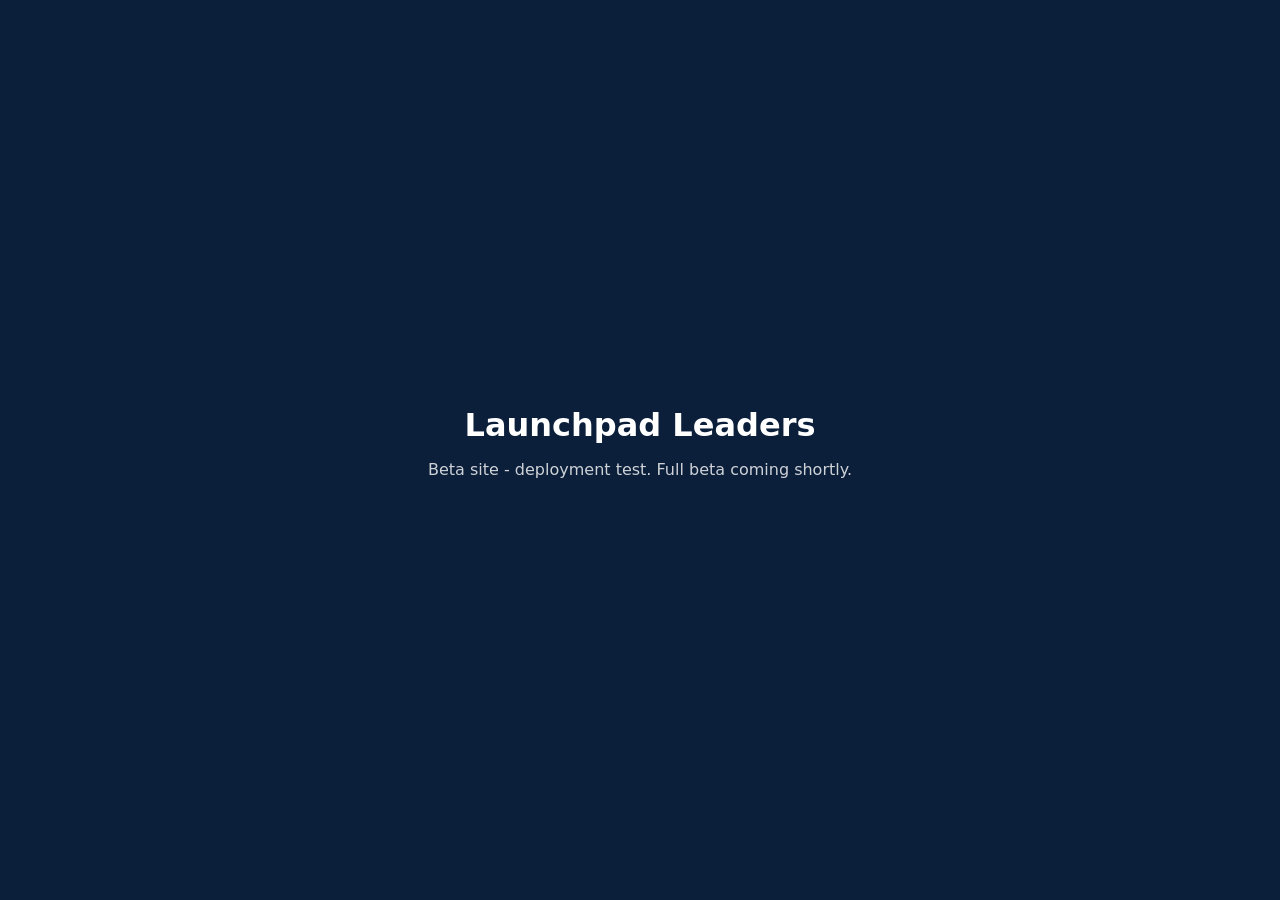
==== index.html @ 6ca1f02b "Add initial HTML structure for Launchpad Leaders" ====
<!doctype html>
<html lang="en">
<head>
<meta charset="utf-8">
<meta name="viewport" content="width=device-width, initial-scale=1">
<title>Launchpad Leaders - Beta</title>
<style>body{font-family:system-ui,sans-serif;display:grid;place-items:center;min-height:100vh;margin:0;background:#0b1f3a;color:#fff;text-align:center}h1{margin:0 0 .5rem}p{opacity:.8}</style>
</head>
<body>
<main>
<h1>Launchpad Leaders</h1>
<p>Beta site - deployment test. Full beta coming shortly.</p>
</main>
</body>
</html>
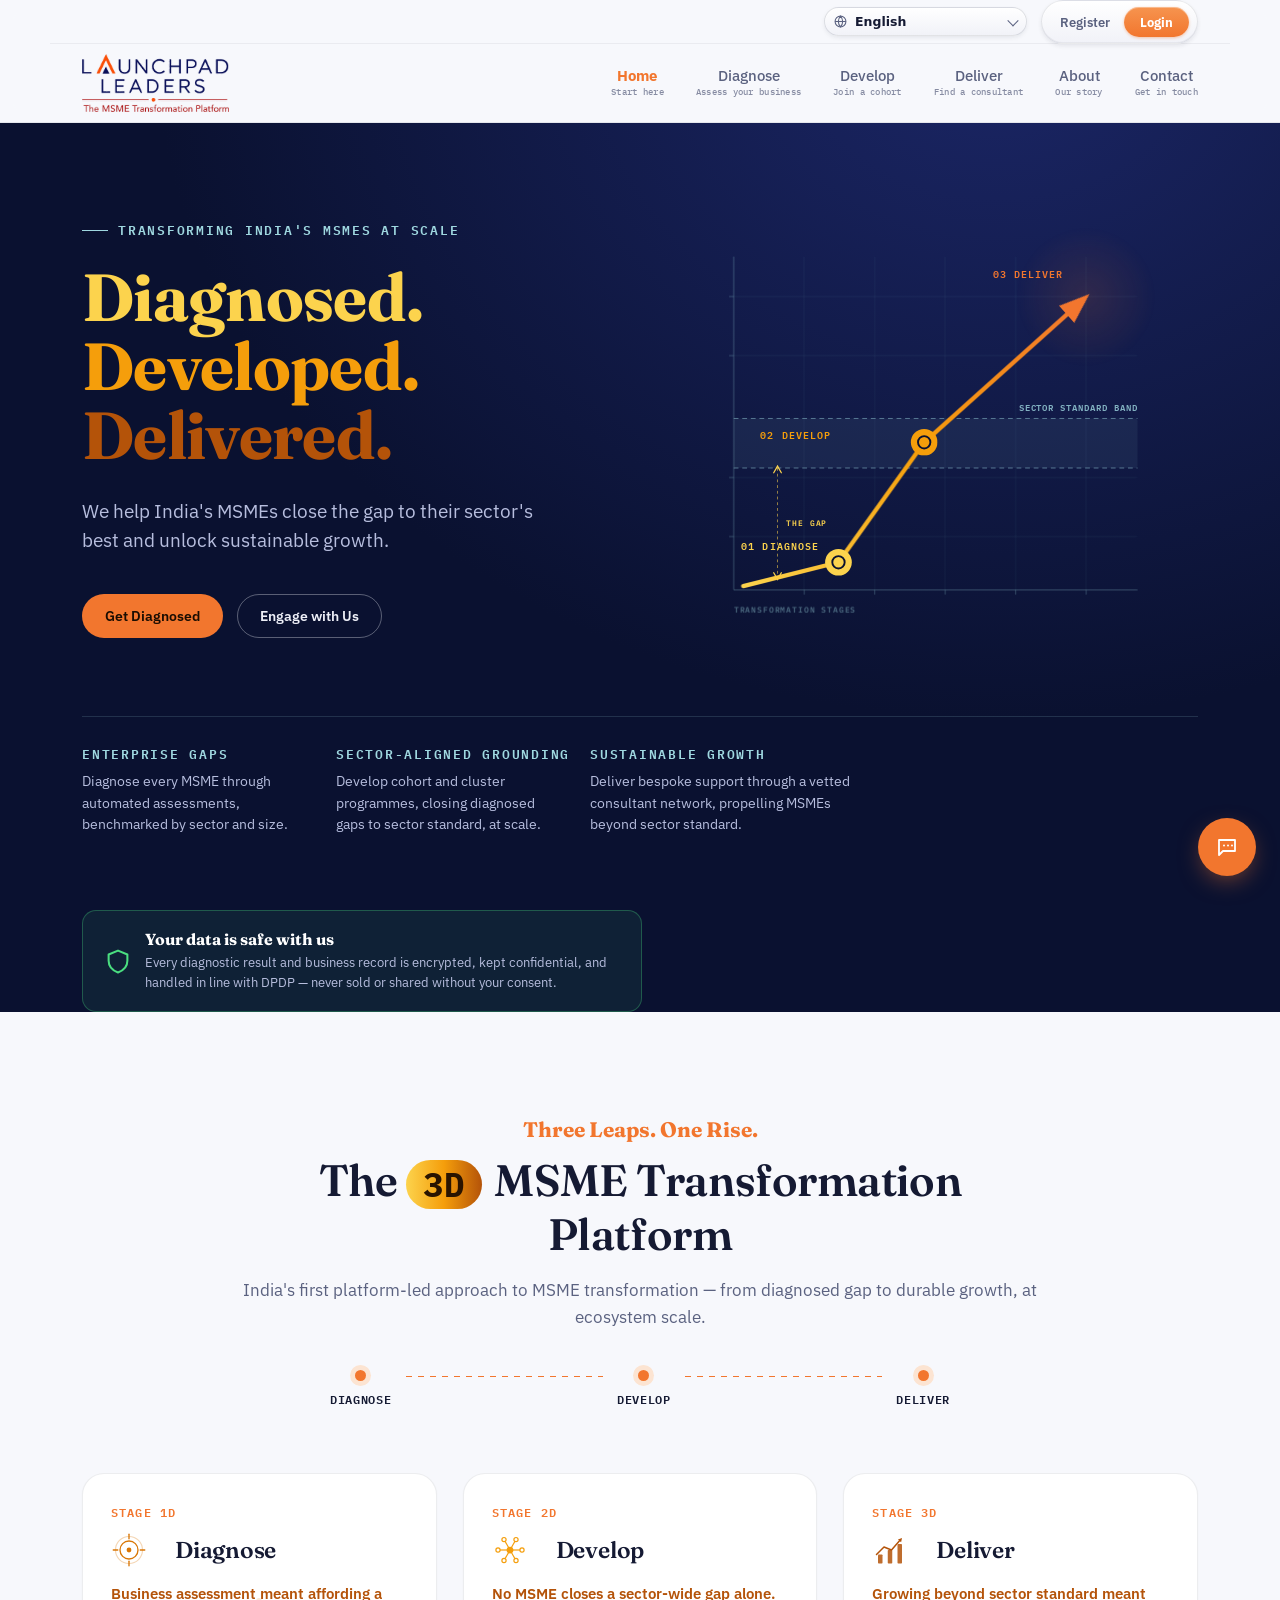
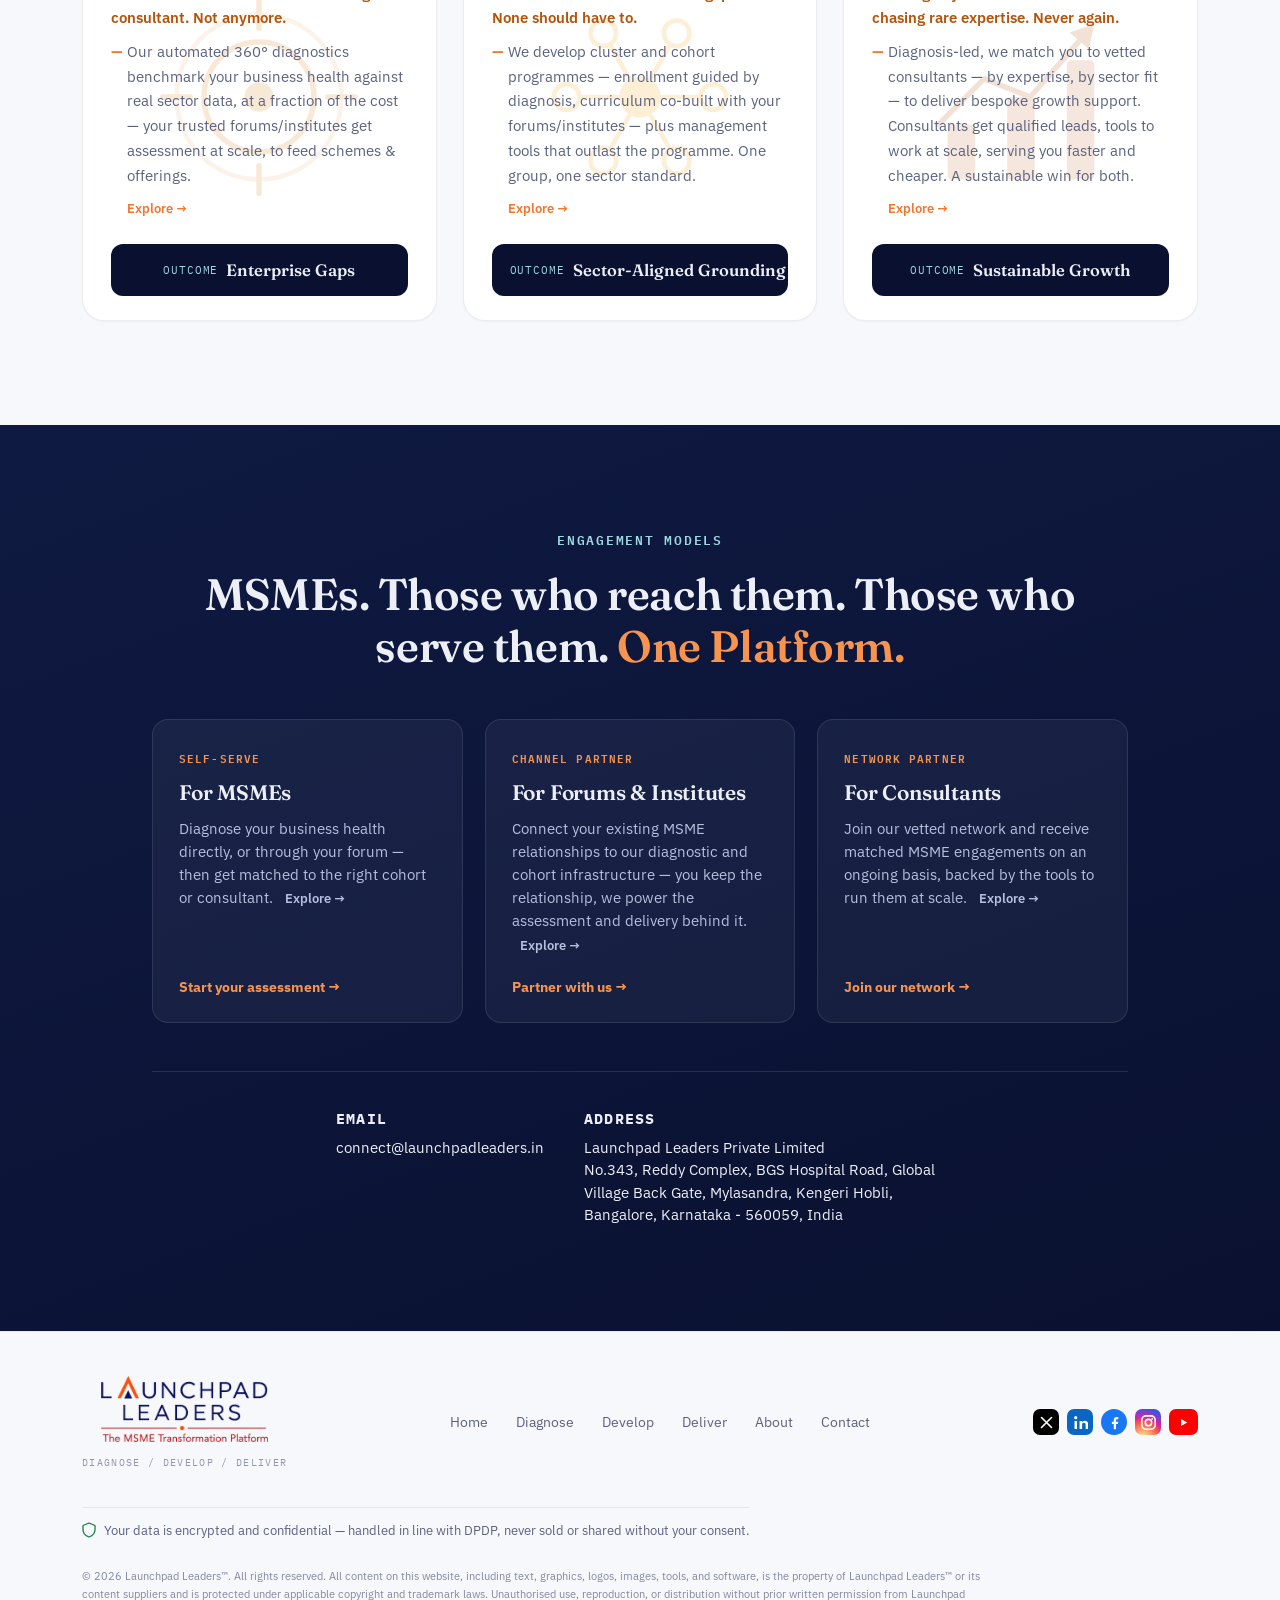
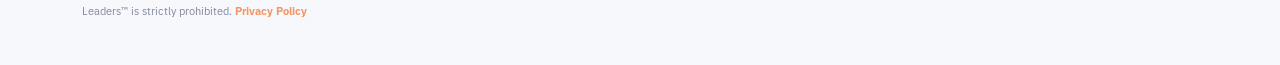
==== commit ef8b5a0c: "Add files via upload" ====
--- a/index.html
+++ b/index.html
@@ -3,13 +3,1978 @@
 <head>
 <meta charset="utf-8">
 <meta name="viewport" content="width=device-width, initial-scale=1">
-<title>Launchpad Leaders - Beta</title>
-<style>body{font-family:system-ui,sans-serif;display:grid;place-items:center;min-height:100vh;margin:0;background:#0b1f3a;color:#fff;text-align:center}h1{margin:0 0 .5rem}p{opacity:.8}</style>
+<title>Launchpad Leaders — The MSME Transformation Platform (Beta)</title>
+<meta name="description" content="Launchpad Leaders is India's MSME transformation platform. Diagnose your business against sector benchmarks, develop through cluster and cohort programmes, and deliver growth with a vetted consultant network.">
+<meta name="robots" content="noindex, nofollow">
+<meta name="author" content="Launchpad Leaders Private Limited">
+<link rel="preconnect" href="https://fonts.googleapis.com">
+<link rel="preconnect" href="https://fonts.gstatic.com" crossorigin>
+<link rel="stylesheet" href="https://fonts.googleapis.com/css2?family=Fraunces:ital,opsz,wght@0,9..144,400;0,9..144,500;0,9..144,600;0,9..144,700;0,9..144,800;1,9..144,400;1,9..144,500;1,9..144,600;1,9..144,700;1,9..144,800&family=IBM+Plex+Sans:wght@400;500;600;700&family=IBM+Plex+Mono:wght@400;500;600&display=swap">
+<link rel="stylesheet" href="launchpad.css">
+<link rel="icon" href="favicon.svg" type="image/svg+xml">
 </head>
 <body>
-<main>
-<h1>Launchpad Leaders</h1>
-<p>Beta site - deployment test. Full beta coming shortly.</p>
-</main>
+
+<a class="skip-link" href="#main">Skip to main content</a>
+<noscript>
+  <div style="background:#0A1130; color:#EDEFF7; padding:14px 20px; font-size:14px; text-align:center;">
+    This site uses JavaScript for navigation between sections. With JavaScript turned off you can still
+    read this page and reach us at <a href="mailto:connect@launchpadleaders.in" style="color:#F6944F; font-weight:600;">connect@launchpadleaders.in</a>.
+  </div>
+  <style>.page-section {display:block !important;} [data-reveal] {opacity:1 !important; transform:none !important;}</style>
+</noscript>
+<header>
+  <div class="wrap util-bar">
+    <div class="lang-select-wrap">
+      <svg viewBox="0 0 24 24" fill="none" stroke="currentColor" stroke-width="2"><circle cx="12" cy="12" r="10"/><line x1="2" y1="12" x2="22" y2="12"/><path d="M12 2a15.3 15.3 0 0 1 4 10 15.3 15.3 0 0 1-4 10 15.3 15.3 0 0 1-4-10 15.3 15.3 0 0 1 4-10z"/></svg>
+      <label class="sr-only" for="langSelect">Choose language</label>
+      <select id="langSelect">
+        <option value="en">English</option>
+        <option value="hi">हिंदी (Hindi)</option>
+        <option value="bn">বাংলা (Bengali)</option>
+        <option value="te">తెలుగు (Telugu)</option>
+        <option value="mr">मराठी (Marathi)</option>
+        <option value="ta">தமிழ் (Tamil)</option>
+        <option value="ur">اردو (Urdu)</option>
+        <option value="gu">ગુજરાતી (Gujarati)</option>
+        <option value="kn">ಕನ್ನಡ (Kannada)</option>
+        <option value="or">ଓଡ଼ିଆ (Odia)</option>
+        <option value="ml">മലയാളം (Malayalam)</option>
+        <option value="pa">ਪੰਜਾਬੀ (Punjabi)</option>
+        <option value="as">অসমীয়া (Assamese)</option>
+        <option value="kok">कोंकणी (Konkani)</option>
+        <option value="mai">मैथिली (Maithili)</option>
+        <option value="sa">संस्कृतम् (Sanskrit)</option>
+        <option value="sd">سنڌي (Sindhi)</option>
+        <option value="ks">کٲشُر (Kashmiri)</option>
+        <option value="ne">नेपाली (Nepali)</option>
+      </select>
+    </div>
+    <span id="authLoggedOut" class="util-auth">
+      <a href="#" onclick="openAuthModal('register'); return false;">Register</a>
+      <a href="#" class="util-login-btn" onclick="openAuthModal('login'); return false;">Login</a>
+    </span>
+    <span id="authLoggedIn" class="util-auth" style="display:none;">
+      <span id="authGreeting" class="auth-greeting"></span>
+      <a href="#" class="util-login-btn" onclick="doLogout(); return false;">Log out</a>
+    </span>
+  </div>
+  <div class="wrap">
+    <div class="logo logo-block">
+      <img class="logo-full" src="[data-uri]" alt="Launchpad Leaders — The MSME Transformation Platform">
+    </div>
+    <nav aria-label="Main">
+      <a class="nav-link active" id="nav-overview" href="#overview" onclick="goTo('overview'); return false;" style="color:#F2762E;">Home<span class="nav-sub">Start here</span></a>
+      <a class="nav-link" id="nav-diagnose" href="#diagnose" onclick="goTo('diagnose'); return false;">Diagnose<span class="nav-sub">Assess your business</span></a>
+      <a class="nav-link" id="nav-develop" href="#develop" onclick="goTo('develop'); return false;">Develop<span class="nav-sub">Join a cohort</span></a>
+      <a class="nav-link" id="nav-deliver" href="#deliver" onclick="goTo('deliver'); return false;">Deliver<span class="nav-sub">Find a consultant</span></a>
+      <a class="nav-link" id="nav-about" href="#about" onclick="goTo('about'); return false;">About<span class="nav-sub">Our story</span></a>
+      <a class="nav-link" href="#contact" onclick="goToContact(); return false;">Contact<span class="nav-sub">Get in touch</span></a>
+    </nav>
+    <button class="nav-toggle" id="navToggle" type="button"
+            aria-expanded="false" aria-controls="mobileNav" aria-label="Open menu"
+            onclick="toggleMobileNav()"><span></span></button>
+  </div>
+</header>
+
+<!-- ============ AUTH MODAL (demo login — see note inside) ============ -->
+
+<!-- ============ MOBILE NAVIGATION DRAWER ============ -->
+<div class="mobile-nav-scrim" id="mobileNavScrim" onclick="closeMobileNav()"></div>
+<div id="mobileNav" role="dialog" aria-modal="true" aria-label="Site menu">
+  <div class="mnav-head">
+    <span class="mnav-title">Menu</span>
+    <button class="mnav-close" type="button" aria-label="Close menu" onclick="closeMobileNav()">&#10005;</button>
+  </div>
+  <a class="mnav-link" id="mnav-overview" href="#overview" onclick="goTo('overview'); closeMobileNav(); return false;">Home<span class="mnav-sub">Start here</span></a>
+  <a class="mnav-link" id="mnav-diagnose" href="#diagnose" onclick="goTo('diagnose'); closeMobileNav(); return false;">Diagnose<span class="mnav-sub">Assess your business</span></a>
+  <a class="mnav-link" id="mnav-develop" href="#develop" onclick="goTo('develop'); closeMobileNav(); return false;">Develop<span class="mnav-sub">Join a cohort</span></a>
+  <a class="mnav-link" id="mnav-deliver" href="#deliver" onclick="goTo('deliver'); closeMobileNav(); return false;">Deliver<span class="mnav-sub">Find a consultant</span></a>
+  <a class="mnav-link" id="mnav-about" href="#about" onclick="goTo('about'); closeMobileNav(); return false;">About<span class="mnav-sub">Our story</span></a>
+  <a class="mnav-link" href="#contact" onclick="goToContact(); closeMobileNav(); return false;">Contact<span class="mnav-sub">Get in touch</span></a>
+  <div class="mnav-actions" id="mnavActions"></div>
+  <div class="mnav-foot">
+    Questions about a scheme or the platform?<br>
+    <a href="mailto:connect@launchpadleaders.in">connect@launchpadleaders.in</a>
+  </div>
+</div>
+<div id="authModalOverlay" class="auth-overlay" role="dialog" aria-modal="true"
+     aria-labelledby="authModalTitle" onclick="if(event.target===this) closeAuthModal();">
+  <div class="auth-modal">
+    <div class="auth-modal-head">
+      <button type="button" class="auth-close" aria-label="Close" onclick="closeAuthModal()">✕</button>
+    </div>
+    <div class="auth-modal-intro">
+      <div class="auth-eyebrow">Launchpad Leaders</div>
+      <h3 id="authModalTitle" class="auth-title">Sign up</h3>
+    </div>
+
+    <div id="authRegisterForm">
+      <p class="auth-sub">Demo sign-up — this previews the platform only. Nothing you enter here is saved or sent anywhere.</p>
+      <div class="auth-form-grid">
+        <div class="auth-field">
+          <label class="auth-field-label" for="authFullName">Full name <span class="auth-required" aria-hidden="true">*</span></label>
+          <input id="authFullName" class="auth-input" type="text" autocomplete="name" enterkeyhint="go" required
+                 onkeydown="if(event.key==='Enter'){event.preventDefault();completeRegister();}">
+        </div>
+        <div class="auth-field">
+          <label class="auth-field-label" for="authOrg">Organisation <span class="auth-required" aria-hidden="true">*</span></label>
+          <input id="authOrg" class="auth-input" type="text" autocomplete="organization" required>
+        </div>
+        <div class="auth-field">
+          <label class="auth-field-label" for="authEmail">Email <span class="auth-required" aria-hidden="true">*</span></label>
+          <div class="auth-field-with-action">
+            <input id="authEmail" class="auth-input" type="email" autocomplete="email" required oninput="resetVerify('Email')">
+            <button type="button" class="auth-verify-btn" id="authEmailVerifyBtn" onclick="sendVerifyCode('Email')">Verify</button>
+          </div>
+        </div>
+        <div class="auth-field">
+          <label class="auth-field-label" for="authPhone">Phone <span class="auth-required" aria-hidden="true">*</span></label>
+          <div class="auth-field-with-action">
+            <input id="authPhone" class="auth-input" type="tel" autocomplete="tel" required oninput="resetVerify('Phone')">
+            <button type="button" class="auth-verify-btn" id="authPhoneVerifyBtn" onclick="sendVerifyCode('Phone')">Verify</button>
+          </div>
+        </div>
+        <div class="auth-field auth-field-full">
+          <label class="auth-field-label" for="authUsersSelect">Users <span class="auth-required" aria-hidden="true">*</span></label>
+          <select id="authUsersSelect" class="auth-input auth-select" required onchange="pendingAuthRole=this.value;">
+            <option value="" selected disabled>Select from the drop down</option>
+            <option value="msme">MSME</option>
+            <option value="forum">Forum / Institute</option>
+            <option value="consultant">Consultant</option>
+          </select>
+        </div>
+      </div>
+      <label class="auth-checkbox-row">
+        <input type="checkbox" id="authUpdatesOptIn" checked>
+        <span>Send me programme updates, invitations and learning tips.</span>
+      </label>
+      <button type="button" class="auth-continue-btn" onclick="completeRegister()">Continue</button>
+      <div class="auth-switch-note">
+        Already have an account? <a href="#" onclick="openAuthModal('login'); return false;">Log in</a>
+      </div>
+      <div class="auth-back-link">
+        <a href="#" onclick="closeAuthModal(); return false;">&larr; Back to the website</a>
+      </div>
+    </div>
+
+    <div id="authLoginForm" style="display:none;">
+      <p class="auth-sub">Log in with a one-time code sent to your email or phone — verified through MSG91.</p>
+
+      <div class="auth-method-toggle" role="tablist" aria-label="Log in with">
+        <button type="button" class="auth-method-btn active" id="authLoginMethodEmail"
+                role="tab" aria-selected="true" onclick="selectLoginMethod('email')">Email</button>
+        <button type="button" class="auth-method-btn" id="authLoginMethodPhone"
+                role="tab" aria-selected="false" onclick="selectLoginMethod('phone')">Phone</button>
+      </div>
+
+      <div class="auth-field" id="authLoginEmailField">
+        <label class="auth-field-label" for="authLoginEmail">Email</label>
+        <div class="auth-field-with-action">
+          <input id="authLoginEmail" class="auth-input" type="email" autocomplete="email"
+                 oninput="resetVerify('LoginEmail')"
+                 enterkeyhint="go" onkeydown="if(event.key==='Enter'){event.preventDefault();completeLogin();}">
+          <button type="button" class="auth-verify-btn" id="authLoginEmailVerifyBtn" onclick="sendVerifyCode('LoginEmail')">Verify</button>
+        </div>
+      </div>
+      <div class="auth-field" id="authLoginPhoneField" style="display:none;">
+        <label class="auth-field-label" for="authLoginPhone">Phone</label>
+        <div class="auth-field-with-action">
+          <input id="authLoginPhone" class="auth-input" type="tel" autocomplete="tel"
+                 oninput="resetVerify('LoginPhone')"
+                 enterkeyhint="go" onkeydown="if(event.key==='Enter'){event.preventDefault();completeLogin();}">
+          <button type="button" class="auth-verify-btn" id="authLoginPhoneVerifyBtn" onclick="sendVerifyCode('LoginPhone')">Verify</button>
+        </div>
+      </div>
+
+      <button type="button" class="auth-continue-btn" style="margin-top:22px;" onclick="completeLogin()">Log in</button>
+
+      <div class="auth-switch-note">
+        New here? <a href="#" onclick="openAuthModal('register'); return false;">Register instead</a>
+      </div>
+      <div class="auth-back-link">
+        <a href="#" onclick="closeAuthModal(); return false;">&larr; Back to the website</a>
+      </div>
+    </div>
+  </div>
+</div>
+
+<main id="main">
+<div class="page-section active" id="page-overview">
+<!-- ============ HERO ============ -->
+<section class="hero">
+  <div class="wrap">
+    <div class="hero-copy">
+      <div class="eyebrow hero-eyebrow">Transforming India's MSMEs at scale</div>
+      <h1><span class="s-diagnose">Diagnosed.</span><br><span class="s-develop">Developed.</span><br><span class="s-deliver">Delivered.</span></h1>
+      <p class="hero-sub">We help India's MSMEs close the gap to their sector's best and unlock sustainable growth.</p>
+      <div class="hero-ctas">
+        <a class="btn btn-primary" href="#diagnose" onclick="goTo('diagnose'); return false;">Get Diagnosed</a>
+        <a class="btn btn-ghost-dark" href="#contact" onclick="goToContact(); return false;">Engage with Us</a>
+      </div>
+    </div>
+
+    <div class="hero-art">
+      <svg class="ll-art" viewBox="0 0 500 420" xmlns="http://www.w3.org/2000/svg"
+           role="img" aria-labelledby="heroArtTitle heroArtDesc" preserveAspectRatio="xMidYMid meet">
+        <title id="heroArtTitle">A growth trajectory rising through the sector-standard band</title>
+        <desc id="heroArtDesc">A plotted line starts below the sector-standard band, where diagnosis
+        identifies the gap. It climbs steeply through the band during the develop stage, then continues
+        rising above sector standard through the deliver stage.</desc>
+        <defs>
+          <linearGradient id="hpTraj" x1="56" y1="376" x2="412" y2="76" gradientUnits="userSpaceOnUse">
+            <stop offset="0" stop-color="#FCD34D"/>
+            <stop offset=".5" stop-color="#F59E0B"/>
+            <stop offset="1" stop-color="#F2762E"/>
+          </linearGradient>
+          <radialGradient id="hpGlow">
+            <stop offset="0" stop-color="#F2762E" stop-opacity=".13"/>
+            <stop offset="1" stop-color="#F2762E" stop-opacity="0"/>
+          </radialGradient>
+        </defs>
+
+        <!-- blueprint grid -->
+        <g class="hp-fade d1">
+          <line class="ll-grid-line" x1="120" y1="30" x2="120" y2="380"/>
+          <line class="ll-grid-line" x1="194" y1="30" x2="194" y2="380"/>
+          <line class="ll-grid-line" x1="268" y1="30" x2="268" y2="380"/>
+          <line class="ll-grid-line" x1="342" y1="30" x2="342" y2="380"/>
+          <line class="ll-grid-line" x1="416" y1="30" x2="416" y2="380"/>
+          <line class="ll-grid-line" x1="46" y1="72"  x2="470" y2="72"/>
+          <line class="ll-grid-line" x1="46" y1="134" x2="470" y2="134"/>
+          <line class="ll-grid-line" x1="46" y1="262" x2="470" y2="262"/>
+          <line class="ll-grid-line" x1="46" y1="324" x2="470" y2="324"/>
+        </g>
+
+        <!-- sector-standard band -->
+        <g class="hp-fade d1">
+          <rect x="46" y="200" width="424" height="52" rx="3" fill="#9FD8E0" opacity=".075"/>
+          <line x1="46" y1="200" x2="470" y2="200" stroke="#9FD8E0" stroke-width="1" stroke-dasharray="5 4" opacity=".5"/>
+          <line x1="46" y1="252" x2="470" y2="252" stroke="#9FD8E0" stroke-width="1" stroke-dasharray="5 4" opacity=".5"/>
+          <text class="ll-mono" x="470" y="192" font-size="9" fill="#9FD8E0" opacity=".8" text-anchor="end">SECTOR STANDARD BAND</text>
+        </g>
+
+        <!-- axes and ticks -->
+        <g class="hp-fade d1">
+          <line class="ll-axis" x1="46" y1="30" x2="46" y2="380"/>
+          <line class="ll-axis" x1="46" y1="380" x2="470" y2="380"/>
+          <g stroke="#9FD8E0" opacity=".3" stroke-width="1">
+            <line x1="41" y1="324" x2="46" y2="324"/><line x1="41" y1="262" x2="46" y2="262"/>
+            <line x1="41" y1="134" x2="46" y2="134"/><line x1="41" y1="72"  x2="46" y2="72"/>
+            <line x1="120" y1="380" x2="120" y2="385"/><line x1="194" y1="380" x2="194" y2="385"/>
+            <line x1="268" y1="380" x2="268" y2="385"/><line x1="342" y1="380" x2="342" y2="385"/>
+            <line x1="416" y1="380" x2="416" y2="385"/>
+          </g>
+          <text class="ll-mono" x="46" y="404" font-size="8" fill="#9FD8E0" opacity=".45">TRANSFORMATION STAGES</text>
+        </g>
+
+        <circle class="hp-fade d4" cx="416" cy="72" r="74" fill="url(#hpGlow)"/>
+
+        <!-- the measurable gap -->
+        <g class="hp-fade d2">
+          <line x1="92" y1="252" x2="92" y2="367" stroke="#FCD34D" stroke-width="1" stroke-dasharray="3 3" opacity=".6"/>
+          <path d="M88 257 L92 250 L96 257" fill="none" stroke="#FCD34D" stroke-width="1.3" stroke-linecap="round"/>
+          <path d="M88 362 L92 369 L96 362" fill="none" stroke="#FCD34D" stroke-width="1.3" stroke-linecap="round"/>
+          <text class="ll-mono" x="101" y="313" font-size="8.5" fill="#FCD34D">THE GAP</text>
+        </g>
+
+        <!-- trajectory: shallow drift, steep climb, sustained rise -->
+        <path class="hp-traj" d="M56 376 L156 351 L246 225 L400 87" fill="none"
+              stroke="url(#hpTraj)" stroke-width="4.5" stroke-linecap="round" stroke-linejoin="round"/>
+        <g class="hp-fade d3" transform="translate(412,76) rotate(-41.9)">
+          <polygon points="10,0 -22,-12 -22,12" fill="#F2762E"/>
+        </g>
+
+        <!-- stage nodes -->
+        <g class="hp-fade d2">
+          <circle class="hp-pulse" cx="156" cy="351" r="14" fill="#FCD34D"/>
+          <circle cx="156" cy="351" r="6.5" fill="#FCD34D" stroke="#0A1130" stroke-width="2"/>
+          <text class="ll-mono" x="54" y="338" font-size="10" fill="#FCD34D">01 DIAGNOSE</text>
+        </g>
+        <g class="hp-fade d3">
+          <circle class="hp-pulse" cx="246" cy="225" r="14" fill="#F59E0B"/>
+          <circle cx="246" cy="225" r="6.5" fill="#F59E0B" stroke="#0A1130" stroke-width="2"/>
+          <text class="ll-mono" x="148" y="222" font-size="10" fill="#F59E0B" text-anchor="end">02 DEVELOP</text>
+        </g>
+        <text class="ll-mono hp-fade d4" x="392" y="52" font-size="10" fill="#F2762E" text-anchor="end">03 DELIVER</text>
+      </svg>
+    </div>
+
+    <div class="hero-foot">
+      <div class="hero-foot-item fi-diagnose">
+        <div class="eyebrow">Enterprise gaps</div>
+        <p>Diagnose every MSME through automated assessments, benchmarked by sector and size.</p>
+      </div>
+      <div class="hero-foot-item fi-develop">
+        <div class="eyebrow">Sector-aligned grounding</div>
+        <p>Develop cohort and cluster programmes, closing diagnosed gaps to sector standard, at scale.</p>
+      </div>
+      <div class="hero-foot-item fi-deliver">
+        <div class="eyebrow">Sustainable growth</div>
+        <p>Deliver bespoke support through a vetted consultant network, propelling MSMEs beyond sector standard.</p>
+      </div>
+    </div>
+
+    <div class="hero-security-strip">
+      <svg class="trust-icon" width="22" height="25" viewBox="0 0 14 16" fill="none"><path d="M7 1L1 3.5V7.5C1 11 3.5 13.7 7 15C10.5 13.7 13 11 13 7.5V3.5L7 1Z" stroke="currentColor" stroke-width="1.3" stroke-linejoin="round"/></svg>
+      <div>
+        <div class="hss-title">Your data is safe with us</div>
+        <div class="hss-sub">Every diagnostic result and business record is encrypted, kept confidential, and handled in line with DPDP — never sold or shared without your consent.</div>
+      </div>
+    </div>
+  </div>
+</section>
+
+<!-- ============ METHODOLOGY ============ -->
+<section id="approach">
+  <div class="wrap">
+    <div class="section-head" style="max-width:800px;">
+      <div class="section-tagline">Three Leaps. One Rise.</div>
+      <h2>The <span class="three-d-badge">3D</span> MSME Transformation Platform</h2>
+      <p>India's first platform-led approach to MSME transformation — from diagnosed gap to durable growth, at ecosystem scale.</p>
+
+      <div class="stage-rail">
+        <div class="pt"><span class="dot"></span><span class="lbl">DIAGNOSE</span></div>
+        <div class="connector"></div>
+        <div class="pt"><span class="dot"></span><span class="lbl">DEVELOP</span></div>
+        <div class="connector"></div>
+        <div class="pt"><span class="dot"></span><span class="lbl">DELIVER</span></div>
+      </div>
+    </div>
+
+    <div class="verticals" id="verticals">
+      <div class="v-card">
+        <span class="stage-tag">STAGE 1D</span>
+        <div class="v-head">
+          <svg class="v-icon" viewBox="0 0 48 48" fill="none" xmlns="http://www.w3.org/2000/svg">
+          <circle cx="24" cy="24" r="18" stroke="#D97706" stroke-width="1.5" opacity="0.3"/>
+          <circle cx="24" cy="24" r="12" stroke="#D97706" stroke-width="1.8"/>
+          <circle cx="24" cy="24" r="3.2" fill="#D97706"/>
+          <line x1="24" y1="3" x2="24" y2="9" stroke="#D97706" stroke-width="1.8" stroke-linecap="round"/>
+          <line x1="24" y1="39" x2="24" y2="45" stroke="#D97706" stroke-width="1.8" stroke-linecap="round"/>
+          <line x1="3" y1="24" x2="9" y2="24" stroke="#D97706" stroke-width="1.8" stroke-linecap="round"/>
+          <line x1="39" y1="24" x2="45" y2="24" stroke="#D97706" stroke-width="1.8" stroke-linecap="round"/>
+        </svg>
+          <h3>Diagnose</h3>
+        </div>
+        <div class="v-card-bg">
+          <svg viewBox="0 0 48 48" fill="none" xmlns="http://www.w3.org/2000/svg">
+            <circle cx="24" cy="24" r="18" stroke="#D97706" stroke-width="1" opacity="0.5"/>
+            <circle cx="24" cy="24" r="12" stroke="#D97706" stroke-width="1.2"/>
+            <circle cx="24" cy="24" r="3.2" fill="#D97706"/>
+            <line x1="24" y1="3" x2="24" y2="9" stroke="#D97706" stroke-width="1.2" stroke-linecap="round"/>
+            <line x1="24" y1="39" x2="24" y2="45" stroke="#D97706" stroke-width="1.2" stroke-linecap="round"/>
+            <line x1="3" y1="24" x2="9" y2="24" stroke="#D97706" stroke-width="1.2" stroke-linecap="round"/>
+            <line x1="39" y1="24" x2="45" y2="24" stroke="#D97706" stroke-width="1.2" stroke-linecap="round"/>
+          </svg>
+        </div>
+
+        <p class="desc-problem">Business assessment meant affording a consultant. Not anymore.</p>
+        <p class="desc-solution">Our automated 360° diagnostics benchmark your business health against real sector data, at a fraction of the cost — your trusted forums/institutes get assessment at scale, to feed schemes &amp; offerings. <a class="eng-cta-explore" href="#diagnose" onclick="goTo('diagnose'); return false;">Explore →</a></p>
+        <div class="outcome-badge">
+          <span class="oa">Outcome</span>
+          <span class="ov">Enterprise Gaps</span>
+        </div>
+      </div>
+
+      <div class="v-card">
+        <span class="stage-tag">STAGE 2D</span>
+        <div class="v-head">
+          <svg class="v-icon" viewBox="0 0 48 48" fill="none" xmlns="http://www.w3.org/2000/svg">
+          <line x1="24" y1="24" x2="40" y2="24" stroke="#F59E0B" stroke-width="1.6"/>
+          <line x1="24" y1="24" x2="32" y2="10.1" stroke="#F59E0B" stroke-width="1.6"/>
+          <line x1="24" y1="24" x2="16" y2="10.1" stroke="#F59E0B" stroke-width="1.6"/>
+          <line x1="24" y1="24" x2="8" y2="24" stroke="#F59E0B" stroke-width="1.6"/>
+          <line x1="24" y1="24" x2="16" y2="37.9" stroke="#F59E0B" stroke-width="1.6"/>
+          <line x1="24" y1="24" x2="32" y2="37.9" stroke="#F59E0B" stroke-width="1.6"/>
+          <circle cx="24" cy="24" r="4.5" fill="#F59E0B"/>
+          <circle cx="40" cy="24" r="2.8" fill="#FFFFFF" stroke="#F59E0B" stroke-width="1.6"/>
+          <circle cx="32" cy="10.1" r="2.8" fill="#FFFFFF" stroke="#F59E0B" stroke-width="1.6"/>
+          <circle cx="16" cy="10.1" r="2.8" fill="#FFFFFF" stroke="#F59E0B" stroke-width="1.6"/>
+          <circle cx="8" cy="24" r="2.8" fill="#FFFFFF" stroke="#F59E0B" stroke-width="1.6"/>
+          <circle cx="16" cy="37.9" r="2.8" fill="#FFFFFF" stroke="#F59E0B" stroke-width="1.6"/>
+          <circle cx="32" cy="37.9" r="2.8" fill="#FFFFFF" stroke="#F59E0B" stroke-width="1.6"/>
+        </svg>
+          <h3>Develop</h3>
+        </div>
+        <div class="v-card-bg">
+          <svg viewBox="0 0 48 48" fill="none" xmlns="http://www.w3.org/2000/svg">
+            <line x1="24" y1="24" x2="40" y2="24" stroke="#F59E0B" stroke-width="1"/>
+            <line x1="24" y1="24" x2="32" y2="10.1" stroke="#F59E0B" stroke-width="1"/>
+            <line x1="24" y1="24" x2="16" y2="10.1" stroke="#F59E0B" stroke-width="1"/>
+            <line x1="24" y1="24" x2="8" y2="24" stroke="#F59E0B" stroke-width="1"/>
+            <line x1="24" y1="24" x2="16" y2="37.9" stroke="#F59E0B" stroke-width="1"/>
+            <line x1="24" y1="24" x2="32" y2="37.9" stroke="#F59E0B" stroke-width="1"/>
+            <circle cx="24" cy="24" r="4.5" fill="#F59E0B"/>
+            <circle cx="40" cy="24" r="2.8" fill="#FFFFFF" stroke="#F59E0B" stroke-width="1"/>
+            <circle cx="32" cy="10.1" r="2.8" fill="#FFFFFF" stroke="#F59E0B" stroke-width="1"/>
+            <circle cx="16" cy="10.1" r="2.8" fill="#FFFFFF" stroke="#F59E0B" stroke-width="1"/>
+            <circle cx="8" cy="24" r="2.8" fill="#FFFFFF" stroke="#F59E0B" stroke-width="1"/>
+            <circle cx="16" cy="37.9" r="2.8" fill="#FFFFFF" stroke="#F59E0B" stroke-width="1"/>
+            <circle cx="32" cy="37.9" r="2.8" fill="#FFFFFF" stroke="#F59E0B" stroke-width="1"/>
+          </svg>
+        </div>
+
+        <p class="desc-problem">No MSME closes a sector-wide gap alone. None should have to.</p>
+        <p class="desc-solution">We develop cluster and cohort programmes — enrollment guided by diagnosis, curriculum co-built with your forums/institutes — plus management tools that outlast the programme. One group, one sector standard. <a class="eng-cta-explore" href="#develop" onclick="goTo('develop'); return false;">Explore →</a></p>
+        <div class="outcome-badge">
+          <span class="oa">Outcome</span>
+          <span class="ov">Sector-Aligned Grounding</span>
+        </div>
+      </div>
+
+      <div class="v-card">
+        <span class="stage-tag">STAGE 3D</span>
+        <div class="v-head">
+          <svg class="v-icon" viewBox="0 0 48 48" fill="none" xmlns="http://www.w3.org/2000/svg">
+          <rect x="8" y="30" width="6" height="12" rx="1" fill="#B45309" opacity="0.85"/>
+          <rect x="21" y="24" width="6" height="18" rx="1" fill="#B45309" opacity="0.85"/>
+          <rect x="34" y="16" width="6" height="26" rx="1" fill="#B45309" opacity="0.85"/>
+          <path d="M6 30 L16 20 L26 24 L36.7 11.8" stroke="#B45309" stroke-width="2" stroke-linecap="round" stroke-linejoin="round"/>
+          <polygon points="40,8 38.8,13.6 34.6,9.9" fill="#B45309"/>
+        </svg>
+          <h3>Deliver</h3>
+        </div>
+        <div class="v-card-bg">
+          <svg viewBox="0 0 48 48" fill="none" xmlns="http://www.w3.org/2000/svg">
+            <rect x="8" y="30" width="6" height="12" rx="1" fill="#B45309" opacity="0.85"/>
+            <rect x="21" y="24" width="6" height="18" rx="1" fill="#B45309" opacity="0.85"/>
+            <rect x="34" y="16" width="6" height="26" rx="1" fill="#B45309" opacity="0.85"/>
+            <path d="M6 30 L16 20 L26 24 L36.7 11.8" stroke="#B45309" stroke-width="1.2" stroke-linecap="round" stroke-linejoin="round"/>
+            <polygon points="40,8 38.8,13.6 34.6,9.9" fill="#B45309"/>
+          </svg>
+        </div>
+
+        <p class="desc-problem">Growing beyond sector standard meant chasing rare expertise. Never again.</p>
+        <p class="desc-solution">Diagnosis-led, we match you to vetted consultants — by expertise, by sector fit — to deliver bespoke growth support. Consultants get qualified leads, tools to work at scale, serving you faster and cheaper. A sustainable win for both. <a class="eng-cta-explore" href="#deliver" onclick="goTo('deliver'); return false;">Explore →</a></p>
+        <div class="outcome-badge">
+          <span class="oa">Outcome</span>
+          <span class="ov">Sustainable Growth</span>
+        </div>
+      </div>
+    </div>
+  </div>
+</section>
+
+<!-- ============ ENGAGEMENT MODELS + CONTACT ============ -->
+<section class="partner-cta">
+  <div class="wrap">
+    <div class="eyebrow">Engagement models</div>
+    <h2>MSMEs. Those who reach them. Those who serve them. <span class="ecosystem-accent">One Platform.</span></h2>
+
+    <div class="engagement-cards">
+      <div class="eng-card">
+        <span class="eng-label">Self-serve</span>
+        <h3>For MSMEs</h3>
+        <p>Diagnose your business health directly, or through your forum — then get matched to the right cohort or consultant. <a class="eng-cta-explore" href="#diagnose" onclick="goTo('diagnose'); return false;">Explore →</a></p>
+        <a class="eng-cta" href="#" onclick="openAuthModal('register'); selectAuthRole('msme'); return false;">Start your assessment →</a>
+      </div>
+
+      <div class="eng-card">
+        <span class="eng-label">Channel Partner</span>
+        <h3>For Forums &amp; Institutes</h3>
+        <p>Connect your existing MSME relationships to our diagnostic and cohort infrastructure — you keep the relationship, we power the assessment and delivery behind it. <a class="eng-cta-explore" href="#develop" onclick="goTo('develop'); return false;">Explore →</a></p>
+        <a class="eng-cta" href="#" onclick="openAuthModal('register'); selectAuthRole('forum'); return false;">Partner with us →</a>
+      </div>
+
+      <div class="eng-card">
+        <span class="eng-label">Network Partner</span>
+        <h3>For Consultants</h3>
+        <p>Join our vetted network and receive matched MSME engagements on an ongoing basis, backed by the tools to run them at scale. <a class="eng-cta-explore" href="#deliver" onclick="goTo('deliver'); return false;">Explore →</a></p>
+        <a class="eng-cta" href="#" onclick="openAuthModal('register'); selectAuthRole('consultant'); return false;">Join our network →</a>
+      </div>
+    </div>
+
+
+    <div class="contact-details" id="contact">
+      <div class="cd-item">
+        <span class="cd-label">Email</span>
+        <a href="mailto:connect@launchpadleaders.in">connect@launchpadleaders.in</a>
+      </div>
+      <div class="cd-item">
+        <span class="cd-label">Address</span>
+        <span>Launchpad Leaders Private Limited<br>No.343, Reddy Complex, BGS Hospital Road, Global Village Back Gate, Mylasandra, Kengeri Hobli, Bangalore, Karnataka - 560059, India</span>
+      </div>
+    </div>
+  </div>
+</section>
+</div>
+
+<div class="page-section" id="page-diagnose">
+<!-- ============ PAGE HERO ============ -->
+<section class="page-hero">
+  <div class="wrap page-hero-inner">
+    <div class="eyebrow">Diagnose · Enterprise Gaps</div>
+    <h1>Business assessment has always been a privilege. Not anymore.</h1>
+    <p>Comprehensive automated diagnostic tools — covering compliance, security, scheme eligibility, and digital/export readiness — at a fraction of the cost of engaging a consultant.</p>
+    <div class="stat-row">
+      <div class="stat"><b>360°</b><span>Diagnostics</span></div>
+      <div class="stat"><b>~15 min</b><span>Avg. assessment time</span></div>
+      <div class="stat"><b>35+</b><span>Govt. schemes matched</span></div>
+    </div>
+
+    <div class="pricing-note">
+      <div class="pn-item"><span class="dot free"></span> Free tools — quick registration, no card needed</div>
+      <div class="pn-item"><span class="dot paid"></span> Licensed tools — priced per report or monthly</div>
+    </div>
+
+    <figure class="ll-figure page-hero-art">
+      <svg class="ll-art" viewBox="0 0 340 274" xmlns="http://www.w3.org/2000/svg"
+           role="img" aria-labelledby="gaugeTitle gaugeDesc">
+        <title id="gaugeTitle">Business maturity dial</title>
+        <desc id="gaugeDesc">A five-band maturity dial reading 74 out of 100, with a reference mark
+        showing sector standard at 58.</desc>
+
+        <!-- maturity bands, drawn left to right over the top -->
+        <path d="M46.03 173.40 A124 124 0 0 1 68.15 105.25"   fill="none" stroke="#FDE9C8" stroke-width="18"/>
+        <path d="M71.28 100.95 A124 124 0 0 1 129.17 58.91"   fill="none" stroke="#FBD48A" stroke-width="18"/>
+        <path d="M134.21 57.29 A124 124 0 0 1 205.79 57.29"   fill="none" stroke="#F5A93C" stroke-width="18"/>
+        <path d="M210.83 58.91 A124 124 0 0 1 268.72 100.95"  fill="none" stroke="#F2762E" stroke-width="18"/>
+        <path d="M271.85 105.25 A124 124 0 0 1 293.97 173.40" fill="none" stroke="#B45309" stroke-width="18"/>
+
+        <!-- sector-standard reference mark at 58 -->
+        <line x1="170" y1="42" x2="170" y2="62" stroke="#0F1A42" stroke-width="2.6"
+              transform="rotate(14.4 170 176)"/>
+
+        <!-- reading -->
+        <g class="ll-needle" transform="rotate(43.2 170 176)">
+          <path d="M165.5 176 L170 64 L174.5 176 Z" fill="#0A1130"/>
+        </g>
+        <circle cx="170" cy="176" r="11" fill="#0A1130"/>
+        <circle cx="170" cy="176" r="4.4" fill="#F2762E"/>
+
+        <text x="170" y="224" font-size="40" font-family="Fraunces,Georgia,serif" font-weight="700"
+              fill="#151A33" text-anchor="middle">74</text>
+        <text class="ll-mono" x="170" y="242" font-size="8.5" fill="#5B6280" text-anchor="middle">MATURITY SCORE</text>
+
+        <g class="ll-mono" font-size="8" fill="#5B6280">
+          <text x="10"  y="196" text-anchor="start">NASCENT</text>
+          <text x="79"  y="51"  text-anchor="middle">EMERGING</text>
+          <text x="170" y="22"  text-anchor="middle">ESTABLISHED</text>
+          <text x="261" y="51"  text-anchor="middle">ADVANCED</text>
+          <text x="330" y="196" text-anchor="end">LEADING</text>
+        </g>
+        <g class="ll-mono" font-size="8" fill="#5B6280">
+          <line x1="88" y1="256" x2="88" y2="266" stroke="#0F1A42" stroke-width="2.4"/>
+          <text x="98" y="265">SECTOR STANDARD &#183; 58</text>
+        </g>
+      </svg>
+    </figure>
+  </div>
+</section>
+
+<!-- ============ FLAGSHIP TOOL ============ -->
+<section style="padding-top:0;">
+  <div class="wrap">
+    <div class="flagship">
+      <div class="f-left">
+        <span class="fl-badge">★ Flagship · Licensed</span>
+        <div class="eyebrow">Start here</div>
+        <h2>360° Business Assessment</h2>
+        <p>One comprehensive, automated health assessment across every dimension — Market Positioning, Business Model, Scheme Leverage, Digital Maturity, Operational Excellence, Scale Readiness — benchmarked against your sector and size. Your results tell you exactly which tools, cohorts, or consultants to turn to next.</p>
+        <div class="fl-fine">₹2,999–7,999 per report, based on business complexity — takes about 15 minutes. Quick registration (name, business, phone/email) required to generate and save your report.</div>
+        <div class="trust-badge" style="margin-top:16px; max-width:480px;">
+          <svg class="trust-icon" width="15" height="17" viewBox="0 0 14 16" fill="none"><path d="M7 1L1 3.5V7.5C1 11 3.5 13.7 7 15C10.5 13.7 13 11 13 7.5V3.5L7 1Z" stroke="#14532D" stroke-width="1.3" stroke-linejoin="round"/></svg>
+          <span>Your financials and diagnostic results are encrypted, kept confidential, and never sold or shared without your consent.</span>
+        </div>
+      </div>
+      <figure class="ll-figure fl-art" aria-hidden="false">
+        <svg class="ll-art" viewBox="0 0 340 300" xmlns="http://www.w3.org/2000/svg"
+             role="img" aria-labelledby="radarTitle radarDesc">
+          <title id="radarTitle">Six-dimension assessment profile</title>
+          <desc id="radarDesc">A radar chart plotting a business against sector standard across six
+          dimensions. The business leads on business model and market positioning, and trails sector
+          standard on operations and scheme leverage.</desc>
+          <g transform="translate(170,140)">
+            <g fill="none" stroke="#EDEFF7" opacity=".16" stroke-width="1">
+              <polygon points="0,-25 21.7,-12.5 21.7,12.5 0,25 -21.7,12.5 -21.7,-12.5"/>
+              <polygon points="0,-50 43.3,-25 43.3,25 0,50 -43.3,25 -43.3,-25"/>
+              <polygon points="0,-75 65,-37.5 65,37.5 0,75 -65,37.5 -65,-37.5"/>
+              <polygon points="0,-100 86.6,-50 86.6,50 0,100 -86.6,50 -86.6,-50"/>
+            </g>
+            <g stroke="#EDEFF7" opacity=".16" stroke-width="1">
+              <line x1="0" y1="0" x2="0" y2="-100"/><line x1="0" y1="0" x2="86.6" y2="-50"/>
+              <line x1="0" y1="0" x2="86.6" y2="50"/><line x1="0" y1="0" x2="0" y2="100"/>
+              <line x1="0" y1="0" x2="-86.6" y2="50"/><line x1="0" y1="0" x2="-86.6" y2="-50"/>
+            </g>
+            <polygon points="0,-65 56.3,-32.5 56.3,32.5 0,65 -56.3,32.5 -56.3,-32.5"
+                     fill="none" stroke="#9FD8E0" stroke-width="1.5" stroke-dasharray="5 4" opacity=".75"/>
+            <polygon class="ll-radar-you" points="0,-42 73.6,-42.5 43.3,25 0,84 -47.6,27.5 -34.6,-20"
+                     fill="#F2762E" fill-opacity=".22" stroke="#F2762E" stroke-width="2.2" stroke-linejoin="round"/>
+          </g>
+          <g class="ll-mono" font-size="7.5" fill="#B7BEDE" text-anchor="middle">
+            <text x="170" y="26">MARKET POSITIONING</text>
+            <text x="284" y="88">BUSINESS MODEL</text>
+            <text x="282" y="204">SCHEME LEVERAGE</text>
+            <text x="170" y="262">DIGITAL MATURITY</text>
+            <text x="58" y="204">OPERATIONS</text>
+            <text x="60" y="88">FINANCIAL HEALTH</text>
+          </g>
+          <g class="ll-mono" font-size="7.5" fill="#B7BEDE">
+            <rect x="52" y="284" width="16" height="8" rx="2" fill="#F2762E" fill-opacity=".3" stroke="#F2762E"/>
+            <text x="74" y="291">YOUR BUSINESS</text>
+            <line x1="180" y1="288" x2="196" y2="288" stroke="#9FD8E0" stroke-width="1.6" stroke-dasharray="4 3"/>
+            <text x="202" y="291">SECTOR STANDARD</text>
+          </g>
+        </svg>
+        <figcaption class="ll-figcaption">Sample profile &#183; not your data</figcaption>
+      </figure>
+      <div class="f-right">
+        <a class="btn btn-primary" href="#" onclick="return requireAuthPlaceholder();">Start assessment →</a>
+        <a class="sample-link" href="#" onclick="return viewSamplePlaceholder();">See a sample report →</a>
+      </div>
+    </div>
+  </div>
+</section>
+
+<!-- ============ TOOL GROUPS ============ -->
+<section style="padding-top:0;">
+  <div class="wrap">
+
+    <div class="group">
+      <div class="group-head"><span class="group-icon" style="background:var(--blue-600);"><svg viewBox="0 0 24 24" fill="none" xmlns="http://www.w3.org/2000/svg"><path d="M12 3l7 3v6c0 4.5-3 7.5-7 9-4-1.5-7-4.5-7-9V6l7-3z" stroke="#FFFFFF" stroke-width="1.8" stroke-linejoin="round"/></svg></span><h3>Compliance &amp; Risk</h3><span class="count">3 tools</span></div>
+      <div class="tool-grid">
+
+        <details class="tool-card">
+          <summary>
+            <div class="tc-head"><h4>DPDP Compliance Readiness</h4><span class="price-badge paid">From ₹1,999</span><svg class="tc-chevron" width="16" height="16" viewBox="0 0 16 16" fill="none"><path d="M4 6l4 4 4-4" stroke="currentColor" stroke-width="1.6" stroke-linecap="round" stroke-linejoin="round"/></svg></div>
+            <p class="tc-desc">Data-protection gap analysis ahead of the May 2027 deadline.</p>
+          </summary>
+          <div class="tc-expand">
+            <span class="hiw-label">How it works</span>
+            <ol><li>Answer a data-inventory questionnaire</li><li>We flag every consent/compliance gap</li><li>Get a remediation checklist before May 2027</li></ol>
+            <div class="tc-pricing-line">Licensed — <b>₹1,999–5,999 per report</b>. One-time fee.</div>
+            <div class="tc-ctas"><a class="btn-sm-primary" href="dpdp-compliance-readiness.html" onclick="return requireAuthThenGo('dpdp-compliance-readiness.html');">Explore tool →</a><a class="btn-sm-ghost" href="#" onclick="return viewSamplePlaceholder();">View sample report</a></div>
+          </div>
+        </details>
+
+        <details class="tool-card">
+          <summary>
+            <div class="tc-head"><h4>Cybersecurity Readiness</h4><span class="price-badge paid">From ₹199/mo</span><svg class="tc-chevron" width="16" height="16" viewBox="0 0 16 16" fill="none"><path d="M4 6l4 4 4-4" stroke="currentColor" stroke-width="1.6" stroke-linecap="round" stroke-linejoin="round"/></svg></div>
+            <p class="tc-desc">A security self-assessment with a clear, prioritised action checklist.</p>
+          </summary>
+          <div class="tc-expand">
+            <span class="hiw-label">How it works</span>
+            <ol><li>Take a short security self-assessment</li><li>Get a prioritised vulnerability checklist</li><li>Track your readiness score over time</li></ol>
+            <div class="tc-pricing-line">Licensed — <b>₹199–799/month</b>, billed monthly.</div>
+            <div class="tc-ctas"><a class="btn-sm-primary" href="#" onclick="return requireAuthPlaceholder();">Explore tool</a><a class="btn-sm-ghost" href="#" onclick="return viewSamplePlaceholder();">View sample report</a></div>
+          </div>
+        </details>
+
+        <details class="tool-card">
+          <summary>
+            <div class="tc-head"><h4>ESG / Carbon-Tracking</h4><span class="price-badge paid">From ₹999/mo</span><svg class="tc-chevron" width="16" height="16" viewBox="0 0 16 16" fill="none"><path d="M4 6l4 4 4-4" stroke="currentColor" stroke-width="1.6" stroke-linecap="round" stroke-linejoin="round"/></svg></div>
+            <p class="tc-desc">Carbon-footprint tracking and CBAM-readiness for export MSMEs.</p>
+          </summary>
+          <div class="tc-expand">
+            <span class="hiw-label">How it works</span>
+            <ol><li>Log energy, fuel, and production data</li><li>We calculate your carbon footprint automatically</li><li>Get a CBAM-ready export report</li></ol>
+            <div class="tc-pricing-line">Licensed — <b>₹999–4,999/month</b>, billed monthly.</div>
+            <div class="tc-ctas"><a class="btn-sm-primary" href="#" onclick="return requireAuthPlaceholder();">Explore tool</a><a class="btn-sm-ghost" href="#" onclick="return viewSamplePlaceholder();">View sample report</a></div>
+          </div>
+        </details>
+
+      </div>
+    </div>
+
+    <div class="group">
+      <div class="group-head"><span class="group-icon" style="background:#B45309;"><svg viewBox="0 0 24 24" fill="none" xmlns="http://www.w3.org/2000/svg"><path d="M7 3h7l4 4v14a1 1 0 01-1 1H7a1 1 0 01-1-1V4a1 1 0 011-1z" stroke="#FFFFFF" stroke-width="1.8" stroke-linejoin="round"/><path d="M9 12h6M9 16h6M9 8h2" stroke="#FFFFFF" stroke-width="1.8" stroke-linecap="round"/></svg></span><h3>Scheme &amp; Eligibility</h3><span class="count">4 tools</span></div>
+      <div class="tool-grid">
+
+        <details class="tool-card">
+          <summary>
+            <div class="tc-head"><h4>Scheme Eligibility &amp; Matching Engine</h4><span class="price-badge paid">From ₹299</span><svg class="tc-chevron" width="16" height="16" viewBox="0 0 16 16" fill="none"><path d="M4 6l4 4 4-4" stroke="currentColor" stroke-width="1.6" stroke-linecap="round" stroke-linejoin="round"/></svg></div>
+            <p class="tc-desc">One questionnaire. Ranked results across 35+ central and state schemes.</p>
+          </summary>
+          <div class="tc-expand">
+            <span class="hiw-label">How it works</span>
+            <ol><li>Answer a short guided questionnaire</li><li>We score you against 35+ schemes instantly</li><li>Get a ranked list and a document checklist</li></ol>
+            <div class="tc-pricing-line">Free basic match — <b>₹299–999 per full report</b> with document checklist.</div>
+            <div class="tc-ctas"><a class="btn-sm-primary" href="#" onclick="return requireAuthPlaceholder();">Explore tool</a><a class="btn-sm-ghost" href="#" onclick="return viewSamplePlaceholder();">View sample report</a></div>
+          </div>
+        </details>
+
+        <details class="tool-card">
+          <summary>
+            <div class="tc-head"><h4>Scheme-Change Alert Service</h4><span class="price-badge free">Free</span><svg class="tc-chevron" width="16" height="16" viewBox="0 0 16 16" fill="none"><path d="M4 6l4 4 4-4" stroke="currentColor" stroke-width="1.6" stroke-linecap="round" stroke-linejoin="round"/></svg></div>
+            <p class="tc-desc">Never miss a new scheme or a revised subsidy cap again.</p>
+          </summary>
+          <div class="tc-expand">
+            <span class="hiw-label">How it works</span>
+            <ol><li>Comes free with your scheme match</li><li>We monitor every scheme you're eligible for</li><li>Get notified the moment something changes</li></ol>
+            <div class="tc-pricing-line">Free — bundled automatically with the Matching Engine. Registration required.</div>
+            <div class="tc-ctas"><a class="btn-sm-primary" href="#" onclick="return requireAuthPlaceholder();">Explore tool</a><a class="btn-sm-ghost" href="#" onclick="return viewSamplePlaceholder();">View sample report</a></div>
+          </div>
+        </details>
+
+        <details class="tool-card">
+          <summary>
+            <div class="tc-head"><h4>Voice / WhatsApp Scheme Navigator</h4><span class="price-badge free">Free</span><svg class="tc-chevron" width="16" height="16" viewBox="0 0 16 16" fill="none"><path d="M4 6l4 4 4-4" stroke="currentColor" stroke-width="1.6" stroke-linecap="round" stroke-linejoin="round"/></svg></div>
+            <p class="tc-desc">Ask in your language. Get scheme guidance over WhatsApp.</p>
+          </summary>
+          <div class="tc-expand">
+            <span class="hiw-label">How it works</span>
+            <ol><li>Message us in your language</li><li>Ask anything about schemes or documents</li><li>Get answers, or a human handoff, on WhatsApp</li></ol>
+            <div class="tc-pricing-line">Free — registration required to save your conversation history.</div>
+            <div class="tc-ctas"><a class="btn-sm-primary" href="#" onclick="return requireAuthPlaceholder();">Explore tool</a><a class="btn-sm-ghost" href="#" onclick="return viewSamplePlaceholder();">View sample report</a></div>
+          </div>
+        </details>
+
+        <details class="tool-card">
+          <summary>
+            <div class="tc-head"><h4>Scheme-Outcome Benchmarking</h4><span class="price-badge paid">From ₹199/mo</span><svg class="tc-chevron" width="16" height="16" viewBox="0 0 16 16" fill="none"><path d="M4 6l4 4 4-4" stroke="currentColor" stroke-width="1.6" stroke-linecap="round" stroke-linejoin="round"/></svg></div>
+            <p class="tc-desc">See what similar businesses achieved on the same scheme.</p>
+          </summary>
+          <div class="tc-expand">
+            <span class="hiw-label">How it works</span>
+            <ol><li>Pick any scheme you're considering</li><li>See what similar businesses actually achieved</li><li>Decide with real outcome data, not guesswork</li></ol>
+            <div class="tc-pricing-line">Licensed — <b>₹199–499/month</b>, billed monthly.</div>
+            <div class="tc-ctas"><a class="btn-sm-primary" href="scheme-outcome-benchmarking.html" onclick="return requireAuthThenGo('scheme-outcome-benchmarking.html');">Explore tool →</a><a class="btn-sm-ghost" href="#" onclick="return viewSamplePlaceholder();">View sample report</a></div>
+          </div>
+        </details>
+
+      </div>
+    </div>
+
+    <div class="group">
+      <div class="group-head"><span class="group-icon" style="background:#B45309;"><svg viewBox="0 0 24 24" fill="none" xmlns="http://www.w3.org/2000/svg"><circle cx="12" cy="12" r="9" stroke="#FFFFFF" stroke-width="1.8"/><path d="M3 12h18M12 3c2.5 2.5 3.8 6 3.8 9s-1.3 6.5-3.8 9c-2.5-2.5-3.8-6-3.8-9S9.5 5.5 12 3z" stroke="#FFFFFF" stroke-width="1.8"/></svg></span><h3>Digital &amp; Export Readiness</h3><span class="count">3 tools</span></div>
+      <div class="tool-grid">
+
+        <details class="tool-card">
+          <summary>
+            <div class="tc-head"><h4>ERP-Lite / Digital Systems Bundle</h4><span class="price-badge free">Free</span><svg class="tc-chevron" width="16" height="16" viewBox="0 0 16 16" fill="none"><path d="M4 6l4 4 4-4" stroke="currentColor" stroke-width="1.6" stroke-linecap="round" stroke-linejoin="round"/></svg></div>
+            <p class="tc-desc">Basic inventory, CRM, and e-invoicing — no separate software needed.</p>
+          </summary>
+          <div class="tc-expand">
+            <span class="hiw-label">How it works</span>
+            <ol><li>Set up inventory, CRM, and invoicing in minutes</li><li>Everything syncs to one dashboard</li><li>Free — upgrade only if you outgrow it</li></ol>
+            <div class="tc-pricing-line">Free — registration required. No card needed.</div>
+            <div class="tc-ctas"><a class="btn-sm-primary" href="#" onclick="return requireAuthPlaceholder();">Explore tool</a><a class="btn-sm-ghost" href="#" onclick="return viewSamplePlaceholder();">View sample report</a></div>
+          </div>
+        </details>
+
+        <details class="tool-card">
+          <summary>
+            <div class="tc-head"><h4>Document Vault &amp; KYC Auto-fill</h4><span class="price-badge paid">From ₹99/mo</span><svg class="tc-chevron" width="16" height="16" viewBox="0 0 16 16" fill="none"><path d="M4 6l4 4 4-4" stroke="currentColor" stroke-width="1.6" stroke-linecap="round" stroke-linejoin="round"/></svg></div>
+            <p class="tc-desc">Upload once. Reuse across every scheme application, automatically.</p>
+          </summary>
+          <div class="tc-expand">
+            <span class="hiw-label">How it works</span>
+            <ol><li>Upload your documents once</li><li>They auto-fill every future scheme application</li><li>Get renewal reminders before anything expires</li></ol>
+            <div class="tc-pricing-line">Licensed — <b>₹99–299/month</b>, billed monthly.</div>
+            <div class="tc-ctas"><a class="btn-sm-primary" href="document-vault-kyc.html" onclick="return requireAuthThenGo('document-vault-kyc.html');">Explore tool →</a><a class="btn-sm-ghost" href="#" onclick="return viewSamplePlaceholder();">View sample report</a></div>
+          </div>
+        </details>
+
+        <details class="tool-card">
+          <summary>
+            <div class="tc-head"><h4>Export Readiness &amp; Documentation</h4><span class="price-badge paid">From ₹999</span><svg class="tc-chevron" width="16" height="16" viewBox="0 0 16 16" fill="none"><path d="M4 6l4 4 4-4" stroke="currentColor" stroke-width="1.6" stroke-linecap="round" stroke-linejoin="round"/></svg></div>
+            <p class="tc-desc">Destination-specific export checklists, HS codes, and labeling guidance.</p>
+          </summary>
+          <div class="tc-expand">
+            <span class="hiw-label">How it works</span>
+            <ol><li>Tell us your product and destination market</li><li>Get a destination-specific document checklist</li><li>HS codes and labeling guidance included</li></ol>
+            <div class="tc-pricing-line">Licensed — <b>₹999–2,499 per report</b>. One-time fee.</div>
+            <div class="tc-ctas"><a class="btn-sm-primary" href="#" onclick="return requireAuthPlaceholder();">Explore tool</a><a class="btn-sm-ghost" href="#" onclick="return viewSamplePlaceholder();">View sample report</a></div>
+          </div>
+        </details>
+
+      </div>
+    </div>
+
+    <div class="bridge">
+      <p><b>Your results feed straight into Develop and Deliver</b> — matched to the right cohort, cluster, or consultant based on exactly what your diagnosis finds.</p>
+      <div class="arrows">
+        <a href="#develop" onclick="goTo('develop'); return false;">See Develop →</a>
+        <a href="#deliver" onclick="goTo('deliver'); return false;">See Deliver →</a>
+      </div>
+    </div>
+
+  </div>
+</section>
+</div>
+
+<div class="page-section" id="page-develop">
+<!-- ============ PAGE HERO ============ -->
+<section class="page-hero">
+  <div class="wrap page-hero-inner">
+    <div class="eyebrow">Develop · Sector-Aligned Grounding</div>
+    <h1>No MSME closes a sector-wide gap alone.</h1>
+    <p>COEs, clusters and cohort programmes, co-developed with MSME forums and industry groups — plus the ongoing tools that keep a group performing long after the programme ends.</p>
+
+    <figure class="ll-figure page-hero-art">
+      <svg class="ll-art" viewBox="0 0 440 258" xmlns="http://www.w3.org/2000/svg"
+           role="img" aria-labelledby="clusterTitle clusterDesc">
+        <title id="clusterTitle">A cohort lifted to sector standard together</title>
+        <desc id="clusterDesc">Businesses grouped into one cohort are carried above the sector-standard
+        line together, while businesses working alone remain scattered well below it.</desc>
+        <line x1="20" y1="86" x2="420" y2="86" stroke="#0F1A42" stroke-width="1.5" stroke-dasharray="6 5" opacity=".5"/>
+        <text class="ll-mono" x="20" y="76" font-size="9" fill="#5B6280">SECTOR STANDARD</text>
+        <rect x="104" y="100" width="184" height="116" rx="18" fill="#F2762E" fill-opacity=".05"
+              stroke="#F2762E" stroke-width="1.4" stroke-dasharray="6 5" opacity=".75"/>
+        <text class="ll-mono" x="196" y="236" font-size="9" fill="#F2762E" text-anchor="middle">ONE COHORT &#183; ONE STANDARD</text>
+        <g fill="#F2762E">
+          <circle class="ll-lift"   cx="132" cy="56" r="7"/>
+          <circle class="ll-lift b" cx="178" cy="44" r="7"/>
+          <circle class="ll-lift c" cx="224" cy="52" r="7"/>
+          <circle class="ll-lift d" cx="266" cy="40" r="7"/>
+        </g>
+        <g stroke="#F2762E" stroke-width="1.4" opacity=".5" fill="none" stroke-linecap="round">
+          <path d="M132 126 L132 72"/><path d="M178 138 L178 60"/>
+          <path d="M224 130 L224 68"/><path d="M266 144 L266 56"/>
+          <path d="M128 78 L132 70 L136 78"/><path d="M174 66 L178 58 L182 66"/>
+          <path d="M220 74 L224 66 L228 74"/><path d="M262 62 L266 54 L270 62"/>
+        </g>
+        <g fill="#0F1A42" opacity=".32">
+          <circle cx="132" cy="136" r="6.5"/><circle cx="178" cy="148" r="6.5"/>
+          <circle cx="224" cy="140" r="6.5"/><circle cx="266" cy="154" r="6.5"/>
+          <circle cx="152" cy="184" r="6.5"/><circle cx="200" cy="196" r="6.5"/><circle cx="246" cy="188" r="6.5"/>
+        </g>
+        <g fill="#0F1A42" opacity=".16">
+          <circle cx="46" cy="164" r="6"/><circle cx="66" cy="204" r="6"/>
+          <circle cx="342" cy="176" r="6"/><circle cx="378" cy="208" r="6"/><circle cx="404" cy="150" r="6"/>
+        </g>
+        <text class="ll-mono" x="20" y="240" font-size="8" fill="#5B6280" opacity=".65">ALONE</text>
+        <text class="ll-mono" x="420" y="240" font-size="8" fill="#5B6280" opacity=".65" text-anchor="end">ALONE</text>
+      </svg>
+    </figure>
+  </div>
+</section>
+
+<!-- ============ VALUE PILLARS (public, both audiences) ============ -->
+<section style="padding-top:0;" id="devPillarsSection" aria-labelledby="devPillarsHeading">
+  <div class="wrap">
+    <h2 id="devPillarsHeading" class="sr-only">Why the cohort model works</h2>
+    <div class="pillars-grid">
+      <div class="pillar-card">
+        <div class="pillar-icon-tile">
+          <svg class="pillar-icon" viewBox="0 0 48 48" fill="none" xmlns="http://www.w3.org/2000/svg">
+          <circle cx="16" cy="18" r="6" stroke="#B45309" stroke-width="2"/>
+          <circle cx="32" cy="18" r="6" stroke="#B45309" stroke-width="2"/>
+          <path d="M6 40c0-6 4.5-10 10-10s10 4 10 10M22 40c0-6 4.5-10 10-10s10 4 10 10" stroke="#B45309" stroke-width="2" stroke-linecap="round"/>
+        </svg>
+        </div>
+        <h3>Shared programmes, shared cost</h3>
+        <p>Cluster and cohort programmes move whole groups of similar MSMEs to sector standard together — not one business at a time.</p>
+      </div>
+      <div class="pillar-card">
+        <div class="pillar-icon-tile">
+          <svg class="pillar-icon" viewBox="0 0 48 48" fill="none" xmlns="http://www.w3.org/2000/svg">
+          <rect x="18" y="26" width="12" height="15" rx="2.5" stroke="#B45309" stroke-width="2"/>
+          <line x1="24" y1="27" x2="24" y2="7" stroke="#B45309" stroke-width="1.8" stroke-linecap="round"/>
+          <line x1="24" y1="27" x2="31" y2="9" stroke="#B45309" stroke-width="1.8" stroke-linecap="round"/>
+          <line x1="24" y1="27" x2="17" y2="9" stroke="#B45309" stroke-width="1.8" stroke-linecap="round"/>
+          <line x1="24" y1="27" x2="36" y2="14" stroke="#B45309" stroke-width="1.8" stroke-linecap="round"/>
+          <line x1="24" y1="27" x2="12" y2="14" stroke="#B45309" stroke-width="1.8" stroke-linecap="round"/>
+          <line x1="20.5" y1="33" x2="27.5" y2="33" stroke="#B45309" stroke-width="1.6" stroke-linecap="round"/>
+        </svg>
+        </div>
+        <h3>Tools that outlast the programme</h3>
+        <p>Shared-facility monitoring, pooled procurement, and market access that keep working long after a cohort ends.</p>
+      </div>
+      <div class="pillar-card">
+        <div class="pillar-icon-tile">
+          <svg class="pillar-icon" viewBox="0 0 48 48" fill="none" xmlns="http://www.w3.org/2000/svg">
+          <path d="M8 40V26M18 40V16M28 40V22M38 40V10" stroke="#B45309" stroke-width="2.2" stroke-linecap="round"/>
+          <path d="M6 20l10-8 8 6 12-12" stroke="#B45309" stroke-width="2" stroke-linecap="round" stroke-linejoin="round"/>
+        </svg>
+        </div>
+        <h3>Real outcomes, benchmarked</h3>
+        <p>Live cluster dashboards and peer performance tracking — measurable progress, not just attendance.</p>
+      </div>
+    </div>
+  </div>
+</section>
+
+<!-- ============ AUDIENCE CARDS (bottom) ============ -->
+<section style="padding-top:0;">
+  <div class="wrap">
+    <div class="pillars-head" id="devAudienceHead">
+      <div class="eyebrow" style="justify-content:center; display:flex;">Get started</div>
+      <h2>What you unlock, once you join us</h2>
+    </div>
+
+    <div class="audience-grid" id="devAudienceGrid">
+
+      <!-- MSME AUDIENCE CARD -->
+      <div class="audience-card" id="devMsmeCard">
+        <span class="aud-label" id="msmeAudLabel">For MSMEs</span>
+        <div id="msmePitch">
+          <p class="aud-intro">Get matched to the right COE, cluster, or cohort — reach sector standard together.</p>
+          <ul class="aud-benefits">
+            <li>Browse and enrol in live cohort &amp; cluster programmes</li>
+            <li>Track every programme you're currently part of, in one place</li>
+            <li>See your performance benchmarked against cluster and cohort peers</li>
+            <li>Book shared cluster resources once you're enrolled</li>
+          </ul>
+
+          <div class="scroll-teaser">
+            <button class="scroll-nav scroll-nav-prev" onclick="scrollTeaser(this, -1); return false;" aria-label="Previous">&#8249;</button>
+            <button class="scroll-nav scroll-nav-next" onclick="scrollTeaser(this, 1); return false;" aria-label="Next">&#8250;</button>
+            <div class="scroll-track">
+              <div class="mini-card" onclick="openAuthModal(); selectAuthRole('msme');"><span class="status enrolling">Enrolling</span><h5>Textile Cluster Growth Cohort</h5><span class="mini-meta">Tiruppur, Tamil Nadu</span></div>
+              <div class="mini-card" onclick="openAuthModal(); selectAuthRole('msme');"><span class="status enrolling">Enrolling</span><h5>Food Processing Export Readiness</h5><span class="mini-meta">Pan-India</span></div>
+              <div class="mini-card" onclick="openAuthModal(); selectAuthRole('msme');"><span class="status running">Running</span><h5>Handicraft Artisan Cluster</h5><span class="mini-meta">Jaipur, Rajasthan</span></div>
+              <div class="mini-card" onclick="openAuthModal(); selectAuthRole('msme');"><span class="status enrolling">Enrolling</span><h5>Textile Cluster Growth Cohort</h5><span class="mini-meta">Tiruppur, Tamil Nadu</span></div>
+              <div class="mini-card" onclick="openAuthModal(); selectAuthRole('msme');"><span class="status enrolling">Enrolling</span><h5>Food Processing Export Readiness</h5><span class="mini-meta">Pan-India</span></div>
+              <div class="mini-card" onclick="openAuthModal(); selectAuthRole('msme');"><span class="status running">Running</span><h5>Handicraft Artisan Cluster</h5><span class="mini-meta">Jaipur, Rajasthan</span></div>
+            </div>
+          </div>
+        </div>
+
+        <div data-requires-role="msme">
+          <div class="locked-panel" style="display:none; margin-bottom:0;"></div>
+          <div class="gated-content" style="display:none;">
+            <div class="my-programmes">
+              <div class="mp-head"><h3>My enrolled programmes</h3><span class="count">1 active</span></div>
+              <div class="mp-card">
+                <div class="mp-info">
+                  <span class="status running">Running</span>
+                  <h3>Handicraft Artisan Cluster — Jaipur</h3>
+                  <div class="meta">Week 4 of 6 · Rajasthan · Co-delivered with Rajasthan Handicrafts Board</div>
+                </div>
+                <div class="mp-actions">
+                  <a class="btn-sm-ghost" href="cluster-peer-benchmarking.html">See my cluster ranking →</a>
+                  <a class="btn-sm-primary" href="shared-resource-scheduling.html">Book shared resources →</a>
+                </div>
+              </div>
+            </div>
+
+            <div class="aud-divider" style="margin-top:28px;">Browse all live programmes</div>
+
+            <div class="filter-panel">
+              <div class="filter-group">
+                <label for="devFilterSector">Sector</label>
+                <select id="devFilterSector" onchange="applyDevProgFilters()">
+                  <option value="all">All sectors</option>
+                  <option value="textiles">Textiles</option>
+                  <option value="food">Food Processing</option>
+                  <option value="auto">Auto Components</option>
+                  <option value="handicrafts">Handicrafts</option>
+                </select>
+              </div>
+              <div class="filter-group">
+                <label for="devFilterState">State</label>
+                <select id="devFilterState" onchange="applyDevProgFilters()">
+                  <option value="all">All states</option>
+                  <option value="tamil-nadu">Tamil Nadu</option>
+                  <option value="maharashtra">Maharashtra</option>
+                  <option value="rajasthan">Rajasthan</option>
+                  <option value="gujarat">Gujarat</option>
+                  <option value="karnataka">Karnataka</option>
+                  <option value="uttar-pradesh">Uttar Pradesh</option>
+                  <option value="west-bengal">West Bengal</option>
+                  <option value="punjab">Punjab</option>
+                  <option value="pan-india">Pan-India</option>
+                </select>
+              </div>
+            </div>
+
+            <div class="prog-grid" id="devProgGrid">
+              <div class="prog-card" data-sector="textiles" data-state="tamil-nadu">
+                <span class="status enrolling">Enrolling</span>
+                <h3>Textile Cluster Growth Cohort — Tiruppur</h3>
+                <div class="meta">12-week programme · Starts 3 Mar · Tamil Nadu</div>
+                <div class="prog-ctas"><span class="cap">34 of 50 seats filled</span><a class="btn-sm-primary" href="#">Enroll →</a></div>
+              </div>
+              <div class="prog-card" data-sector="food" data-state="pan-india">
+                <span class="status enrolling">Enrolling</span>
+                <h3>Food Processing Export Readiness Cohort</h3>
+                <div class="meta">8-week programme · Starts 10 Mar · Pan-India</div>
+                <div class="prog-ctas"><span class="cap">18 of 40 seats filled</span><a class="btn-sm-primary" href="#">Enroll →</a></div>
+              </div>
+              <div class="prog-card" data-sector="auto" data-state="maharashtra">
+                <span class="status upcoming">Upcoming</span>
+                <h3>Auto Components Cluster — Pune</h3>
+                <div class="meta">10-week programme · Starts 5 Apr · Maharashtra</div>
+                <div class="prog-ctas"><span class="cap">Applications open soon</span><a class="btn-sm-ghost" href="#">Notify me</a></div>
+              </div>
+              <div class="prog-card" data-sector="handicrafts" data-state="rajasthan">
+                <span class="status running">Running</span>
+                <h3>Handicraft Artisan Cluster — Jaipur</h3>
+                <div class="meta">6-week programme · Started 12 Feb · Rajasthan</div>
+                <div class="prog-ctas"><span class="cap">Enrollment closed</span><a class="btn-sm-ghost" href="#">Join waitlist</a></div>
+              </div>
+            </div>
+            <div class="empty" id="devProgEmpty" role="status" aria-live="polite" style="display:none;">No live programmes match those filters right now — try widening your search.</div>
+
+            <div class="request-callout" style="margin-top:22px; margin-bottom:0;">
+              <div>
+                <h3>Not sure which fits?</h3>
+                <p>Take our Automated 360° Business Assessment — we'll match you automatically.</p>
+              </div>
+              <a class="btn btn-primary" href="#diagnose" onclick="goTo('diagnose'); return false;">Get diagnosed →</a>
+            </div>
+
+            <div class="request-callout" style="margin-top:20px; margin-bottom:0;">
+              <div>
+                <h3>Don't see the right programme?</h3>
+                <p>Tell us your sector, region, and the gap you want to close — we'll consider it for a new cohort or cluster.</p>
+              </div>
+              <a class="btn btn-primary" href="#contact" onclick="goToContact(); return false;">Request a programme →</a>
+            </div>
+          </div>
+        </div>
+      </div>
+
+      <!-- FORUM / INSTITUTE AUDIENCE CARD -->
+      <div class="audience-card" id="devForumCard">
+        <span class="aud-label" id="forumAudLabel">For Forums &amp; Institutes</span>
+        <div id="forumPitch">
+          <p class="aud-intro">Let's co-develop centres of excellence, clusters, and cohort-based growth programmes.</p>
+          <ul class="aud-benefits">
+            <li>Request and co-develop new COE, cluster or cohort programmes</li>
+            <li>View live cohort enrolment and cluster performance dashboards</li>
+            <li>Access curriculum, mentor network, and policy-advocacy tools</li>
+            <li>Book shared cluster resources for your members</li>
+          </ul>
+
+          <div class="scroll-teaser">
+            <button class="scroll-nav scroll-nav-prev" onclick="scrollTeaser(this, -1); return false;" aria-label="Previous">&#8249;</button>
+            <button class="scroll-nav scroll-nav-next" onclick="scrollTeaser(this, 1); return false;" aria-label="Next">&#8250;</button>
+            <div class="scroll-track">
+              <div class="mini-card" onclick="return requireForumThenContact();"><span class="mini-icon">📋</span><h5>Request a new programme</h5></div>
+              <div class="mini-card" onclick="openAuthModal(); selectAuthRole('forum');"><span class="mini-icon">📊</span><h5>Cluster performance dashboard</h5></div>
+              <div class="mini-card" onclick="openAuthModal(); selectAuthRole('forum');"><span class="mini-icon">📅</span><h5>Shared-resource scheduling</h5></div>
+              <div class="mini-card" onclick="return requireForumThenContact();"><span class="mini-icon">📋</span><h5>Request a new programme</h5></div>
+              <div class="mini-card" onclick="openAuthModal(); selectAuthRole('forum');"><span class="mini-icon">📊</span><h5>Cluster performance dashboard</h5></div>
+              <div class="mini-card" onclick="openAuthModal(); selectAuthRole('forum');"><span class="mini-icon">📅</span><h5>Shared-resource scheduling</h5></div>
+            </div>
+          </div>
+        </div>
+
+        <div data-requires-role="forum">
+          <div class="locked-panel" style="display:none; margin-bottom:0;"></div>
+          <div class="gated-content" style="display:none;">
+            <div class="mp-head" style="margin-bottom:14px;"><h3>My co-managed programmes</h3><span class="count">3 total</span></div>
+            <table class="forum-table">
+              <thead>
+                <tr><th>Programme</th><th>Status</th><th>Enrollment</th><th>Co-delivered with</th><th></th></tr>
+              </thead>
+              <tbody>
+                <tr>
+                  <td><b>Textile Cluster Growth Cohort — Tiruppur</b></td>
+                  <td><span class="status enrolling">Enrolling</span></td>
+                  <td>34 / 50</td>
+                  <td>Tiruppur Exporters' Association</td>
+                  <td><a class="btn-sm-ghost" href="cluster-performance-dashboard.html">View dashboard</a></td>
+                </tr>
+                <tr>
+                  <td><b>Handicraft Artisan Cluster — Jaipur</b></td>
+                  <td><span class="status running">Running</span></td>
+                  <td>62 / 60</td>
+                  <td>Rajasthan Handicrafts Board</td>
+                  <td><a class="btn-sm-ghost" href="cluster-performance-dashboard.html">View dashboard</a></td>
+                </tr>
+                <tr>
+                  <td><b>Leather Goods Cluster — Kanpur</b></td>
+                  <td><span class="status" style="background:var(--paper-100); color:var(--paper-muted);">Completed</span></td>
+                  <td>48 / 50</td>
+                  <td>UP Leather Industry Forum</td>
+                  <td><a class="btn-sm-ghost" href="cluster-performance-dashboard.html">View outcomes</a></td>
+                </tr>
+              </tbody>
+            </table>
+
+            <div class="request-callout" style="margin-top:20px; margin-bottom:0;">
+              <div>
+                <h3>Request a new cohort or cluster programme</h3>
+                <p>Bring us your members' need — sector, region, and the gap you want to close. We'll co-design the curriculum and run it with you.</p>
+              </div>
+              <a class="btn btn-primary" href="#contact" onclick="goToContact(); return false;">Request a programme →</a>
+            </div>
+
+            <div class="request-callout" style="margin-top:20px; margin-bottom:0;">
+              <div>
+                <h3>Shared-resource scheduling</h3>
+                <p>Book cluster machinery, testing labs, and warehousing on a live shared calendar — no more informal queuing between members.</p>
+              </div>
+              <a class="btn btn-primary" href="shared-resource-scheduling.html">Open booking tool →</a>
+            </div>
+
+            <div class="aud-divider" style="margin-top:28px;">Browse live programmes to suggest to your members</div>
+
+            <div class="filter-panel">
+              <div class="filter-group">
+                <label for="forumFilterSector">Sector</label>
+                <select id="forumFilterSector" onchange="applyForumProgFilters()">
+                  <option value="all">All sectors</option>
+                  <option value="textiles">Textiles</option>
+                  <option value="food">Food Processing</option>
+                  <option value="auto">Auto Components</option>
+                  <option value="handicrafts">Handicrafts</option>
+                </select>
+              </div>
+              <div class="filter-group">
+                <label for="forumFilterState">State</label>
+                <select id="forumFilterState" onchange="applyForumProgFilters()">
+                  <option value="all">All states</option>
+                  <option value="tamil-nadu">Tamil Nadu</option>
+                  <option value="maharashtra">Maharashtra</option>
+                  <option value="rajasthan">Rajasthan</option>
+                  <option value="gujarat">Gujarat</option>
+                  <option value="karnataka">Karnataka</option>
+                  <option value="uttar-pradesh">Uttar Pradesh</option>
+                  <option value="west-bengal">West Bengal</option>
+                  <option value="punjab">Punjab</option>
+                  <option value="pan-india">Pan-India</option>
+                </select>
+              </div>
+            </div>
+
+            <div class="prog-grid" id="forumProgGrid">
+              <div class="prog-card" data-sector="textiles" data-state="tamil-nadu">
+                <span class="status enrolling">Enrolling</span>
+                <h3>Textile Cluster Growth Cohort — Tiruppur</h3>
+                <div class="meta">12-week programme · Starts 3 Mar · Tamil Nadu</div>
+                <div class="prog-ctas"><span class="cap">34 of 50 seats filled</span><a class="btn-sm-primary" href="#">Enroll →</a></div>
+              </div>
+              <div class="prog-card" data-sector="food" data-state="pan-india">
+                <span class="status enrolling">Enrolling</span>
+                <h3>Food Processing Export Readiness Cohort</h3>
+                <div class="meta">8-week programme · Starts 10 Mar · Pan-India</div>
+                <div class="prog-ctas"><span class="cap">18 of 40 seats filled</span><a class="btn-sm-primary" href="#">Enroll →</a></div>
+              </div>
+              <div class="prog-card" data-sector="auto" data-state="maharashtra">
+                <span class="status upcoming">Upcoming</span>
+                <h3>Auto Components Cluster — Pune</h3>
+                <div class="meta">10-week programme · Starts 5 Apr · Maharashtra</div>
+                <div class="prog-ctas"><span class="cap">Applications open soon</span><a class="btn-sm-ghost" href="#">Notify me</a></div>
+              </div>
+              <div class="prog-card" data-sector="handicrafts" data-state="rajasthan">
+                <span class="status running">Running</span>
+                <h3>Handicraft Artisan Cluster — Jaipur</h3>
+                <div class="meta">6-week programme · Started 12 Feb · Rajasthan</div>
+                <div class="prog-ctas"><span class="cap">Enrollment closed</span><a class="btn-sm-ghost" href="#">Join waitlist</a></div>
+              </div>
+            </div>
+            <div class="empty" id="forumProgEmpty" role="status" aria-live="polite" style="display:none;">No live programmes match those filters right now — try widening your search.</div>
+          </div>
+        </div>
+      </div>
+
+    </div>
+
+    <div class="aud-register-cta" id="devRegisterCta">
+      <button type="button" class="btn btn-primary" onclick="openAuthModal('register');">Register</button>
+    </div>
+
+  </div>
+</section>
+</div>
+
+<div class="page-section" id="page-deliver">
+<!-- ============ PAGE HERO ============ -->
+<section class="page-hero">
+  <div class="wrap page-hero-inner">
+    <div class="eyebrow">Deliver · Sustainable Growth</div>
+    <h1>Sector standard is the floor, not the ceiling.</h1>
+    <p>Beyond it, every MSME's path is its own. We match MSMEs to the right consultant, and consultants to a steady pipeline of the right engagements.</p>
+
+    <figure class="ll-figure page-hero-art">
+      <svg class="ll-art" viewBox="0 0 466 250" xmlns="http://www.w3.org/2000/svg"
+           role="img" aria-labelledby="matchTitle matchDesc">
+        <title id="matchTitle">Diagnosis-led consultant matching</title>
+        <desc id="matchDesc">A diagnostic profile feeds a matching engine, which connects the business to
+        the one consultant whose specialisation fits the diagnosed gap rather than to a directory listing.</desc>
+        <rect x="14" y="78" width="112" height="94" rx="12" fill="#FFFFFF" stroke="#151A33" stroke-opacity=".14"/>
+        <text class="ll-mono" x="26" y="98" font-size="8" fill="#5B6280">YOUR DIAGNOSIS</text>
+        <g fill="#F2762E">
+          <rect x="26" y="140" width="11" height="18" rx="2"/>
+          <rect x="43" y="128" width="11" height="30" rx="2"/>
+          <rect x="60" y="146" width="11" height="12" rx="2" opacity=".45"/>
+          <rect x="77" y="118" width="11" height="40" rx="2"/>
+          <rect x="94" y="136" width="11" height="22" rx="2" opacity=".45"/>
+        </g>
+        <path class="ll-signal" d="M126 125 L184 125" stroke="#F2762E" stroke-width="2" fill="none" stroke-linecap="round"/>
+        <g transform="translate(228,125)">
+          <circle r="34" fill="#0A1130"/>
+          <circle r="44" fill="none" stroke="#F2762E" stroke-width="1.2" stroke-dasharray="4 5" opacity=".6"/>
+          <path d="M-11 -3 L-3 6 L12 -10" fill="none" stroke="#F2762E" stroke-width="2.8"
+                stroke-linecap="round" stroke-linejoin="round"/>
+          <text class="ll-mono" x="0" y="21" font-size="7" fill="#9FD8E0" text-anchor="middle">MATCH</text>
+        </g>
+        <g fill="none" stroke-width="1.5">
+          <path d="M272 125 C300 125 302 58 330 58" stroke="#F2762E"/>
+          <path d="M272 125 L330 125" stroke="#151A33" stroke-opacity=".15"/>
+          <path d="M272 125 C300 125 302 192 330 192" stroke="#151A33" stroke-opacity=".15"/>
+        </g>
+        <g>
+          <rect x="330" y="34" width="122" height="48" rx="11" fill="#FFFFFF" stroke="#F2762E" stroke-width="1.8"/>
+          <text class="ll-mono" x="342" y="52" font-size="7.5" fill="#F2762E">MATCHED</text>
+          <text x="342" y="70" font-size="11.5" font-weight="600" fill="#151A33" font-family="IBM Plex Sans,sans-serif">Credit &amp; Lending</text>
+        </g>
+        <g opacity=".4">
+          <rect x="330" y="101" width="122" height="48" rx="11" fill="#FFFFFF" stroke="#151A33" stroke-opacity=".18"/>
+          <text class="ll-mono" x="342" y="119" font-size="7.5" fill="#5B6280">NOT A FIT</text>
+          <text x="342" y="137" font-size="11.5" font-weight="600" fill="#151A33" font-family="IBM Plex Sans,sans-serif">Export Docs</text>
+        </g>
+        <g opacity=".4">
+          <rect x="330" y="168" width="122" height="48" rx="11" fill="#FFFFFF" stroke="#151A33" stroke-opacity=".18"/>
+          <text class="ll-mono" x="342" y="186" font-size="7.5" fill="#5B6280">NOT A FIT</text>
+          <text x="342" y="204" font-size="11.5" font-weight="600" fill="#151A33" font-family="IBM Plex Sans,sans-serif">Lean Ops</text>
+        </g>
+      </svg>
+    </figure>
+  </div>
+</section>
+
+<!-- ============ VALUE PILLARS (public, both audiences) ============ -->
+<section style="padding-top:0;" id="delPillarsSection" aria-labelledby="delPillarsHeading">
+  <div class="wrap">
+    <h2 id="delPillarsHeading" class="sr-only">How consultant matching works</h2>
+    <div class="pillars-grid">
+      <div class="pillar-card">
+        <div class="pillar-icon-tile">
+          <svg class="pillar-icon" viewBox="0 0 48 48" fill="none" xmlns="http://www.w3.org/2000/svg">
+          <circle cx="24" cy="16" r="7" stroke="#B45309" stroke-width="2"/>
+          <path d="M10 40c0-8 6-13 14-13s14 5 14 13" stroke="#B45309" stroke-width="2" stroke-linecap="round"/>
+          <path d="M30 12l5 5-5 5M18 20l-5-5 5-5" stroke="#B45309" stroke-width="1.6" stroke-linecap="round" stroke-linejoin="round"/>
+        </svg>
+        </div>
+        <h3>Matched by expertise, not guesswork</h3>
+        <p>Diagnosis-led matching connects your specific gap to a consultant's specific specialisation — not a directory search.</p>
+      </div>
+      <div class="pillar-card">
+        <div class="pillar-icon-tile">
+          <svg class="pillar-icon" viewBox="0 0 48 48" fill="none" xmlns="http://www.w3.org/2000/svg">
+          <path d="M8 22l8-10h16l8 10-8 18H16l-8-18z" stroke="#B45309" stroke-width="2" stroke-linejoin="round"/>
+          <path d="M18 24l4 4 8-9" stroke="#B45309" stroke-width="2" stroke-linecap="round" stroke-linejoin="round"/>
+        </svg>
+        </div>
+        <h3>Vetted both ways</h3>
+        <p>Every consultant is vetted and onboarded before joining. Every engagement is a qualified lead, not a cold pitch.</p>
+      </div>
+      <div class="pillar-card">
+        <div class="pillar-icon-tile">
+          <svg class="pillar-icon" viewBox="0 0 48 48" fill="none" xmlns="http://www.w3.org/2000/svg">
+          <rect x="8" y="8" width="14" height="14" rx="2" stroke="#B45309" stroke-width="2"/>
+          <rect x="26" y="8" width="14" height="14" rx="2" stroke="#B45309" stroke-width="2"/>
+          <rect x="8" y="26" width="14" height="14" rx="2" stroke="#B45309" stroke-width="2"/>
+          <path d="M33 26v14M26 33h14" stroke="#B45309" stroke-width="2" stroke-linecap="round"/>
+        </svg>
+        </div>
+        <h3>Playbooks and tools built for scale</h3>
+        <p>Sector- and task-specific playbooks — plus automated delivery tools, in one environment built for speed, scale, and affordability.</p>
+      </div>
+    </div>
+  </div>
+</section>
+
+<!-- ============ AUDIENCE CARDS (bottom) ============ -->
+<section style="padding-top:0;">
+  <div class="wrap">
+    <div class="pillars-head" id="delAudienceHead">
+      <div class="eyebrow" style="justify-content:center; display:flex;">Get started</div>
+      <h2>What you unlock, once you join us</h2>
+    </div>
+
+    <div class="audience-grid" id="delAudienceGrid">
+
+      <!-- MSME AUDIENCE CARD -->
+      <div class="audience-card" id="delMsmeCard">
+        <span class="aud-label" id="delMsmeAudLabel">For MSMEs</span>
+        <div id="delMsmePitch">
+          <p class="aud-intro">Get matched to the right consultant — beyond sector standard, your path is your own.</p>
+          <ul class="aud-benefits">
+            <li>Browse the full vetted consultant directory, with real filters</li>
+            <li>Get matched automatically from your diagnosis results</li>
+            <li>Track your active engagement in one place</li>
+            <li>Request specific expertise if nothing fits</li>
+          </ul>
+
+          <div class="scroll-teaser">
+            <button class="scroll-nav scroll-nav-prev" onclick="scrollTeaser(this, -1); return false;" aria-label="Previous">&#8249;</button>
+            <button class="scroll-nav scroll-nav-next" onclick="scrollTeaser(this, 1); return false;" aria-label="Next">&#8250;</button>
+            <div class="scroll-track">
+              <div class="mini-card" onclick="openAuthModal(); selectAuthRole('msme');"><span class="mini-icon">💳</span><h5>Credit &amp; Lending Specialist</h5><span class="mini-meta">12 yrs · ★ 4.8</span></div>
+              <div class="mini-card" onclick="openAuthModal(); selectAuthRole('msme');"><span class="mini-icon">🛡</span><h5>Compliance &amp; DPDP Expert</h5><span class="mini-meta">8 yrs · ★ 4.9</span></div>
+              <div class="mini-card" onclick="openAuthModal(); selectAuthRole('msme');"><span class="mini-icon">🌍</span><h5>Export Readiness Consultant</h5><span class="mini-meta">15 yrs · ★ 4.7</span></div>
+              <div class="mini-card" onclick="openAuthModal(); selectAuthRole('msme');"><span class="mini-icon">💳</span><h5>Credit &amp; Lending Specialist</h5><span class="mini-meta">12 yrs · ★ 4.8</span></div>
+              <div class="mini-card" onclick="openAuthModal(); selectAuthRole('msme');"><span class="mini-icon">🛡</span><h5>Compliance &amp; DPDP Expert</h5><span class="mini-meta">8 yrs · ★ 4.9</span></div>
+              <div class="mini-card" onclick="openAuthModal(); selectAuthRole('msme');"><span class="mini-icon">🌍</span><h5>Export Readiness Consultant</h5><span class="mini-meta">15 yrs · ★ 4.7</span></div>
+            </div>
+          </div>
+        </div>
+
+        <div data-requires-role="msme">
+          <div class="locked-panel" style="display:none; margin-bottom:0;"></div>
+          <div class="gated-content" style="display:none;">
+
+            <div class="expertise-recommend" id="expertiseRecommend" style="display:none;">
+              <span class="er-label">Based on your diagnosis, we recommend</span>
+              <div class="er-chips">
+                <span class="er-chip" onclick="applyRecommendedExpertise('compliance')">Compliance &amp; DPDP</span>
+                <span class="er-chip" onclick="applyRecommendedExpertise('credit')">Credit &amp; Lending</span>
+              </div>
+            </div>
+
+            <div class="filter-panel" id="deliverFilterPanel">
+              <div class="filter-group">
+                <label for="filterExpertise">Expertise</label>
+                <select id="filterExpertise" onchange="applyConsultantFilters()">
+                  <option value="all">All expertise</option>
+                  <option value="credit">Credit &amp; Lending</option>
+                  <option value="compliance">Compliance &amp; DPDP</option>
+                  <option value="export">Export Readiness</option>
+                  <option value="operations">Operations</option>
+                </select>
+              </div>
+              <div class="filter-group">
+                <label for="filterSector">Sector</label>
+                <select id="filterSector" onchange="applyConsultantFilters()">
+                  <option value="all">All sectors</option>
+                  <option value="textiles">Textiles</option>
+                  <option value="auto">Auto Components</option>
+                  <option value="manufacturing">Manufacturing</option>
+                  <option value="export">Export</option>
+                  <option value="food">Food Processing</option>
+                  <option value="handicrafts">Handicrafts</option>
+                  <option value="quality">Quality</option>
+                </select>
+              </div>
+              <div class="filter-group">
+                <label for="filterRating">Minimum rating</label>
+                <select id="filterRating" onchange="applyConsultantFilters()">
+                  <option value="0">Any rating</option>
+                  <option value="4.5">4.5+ ★</option>
+                  <option value="4.7">4.7+ ★</option>
+                  <option value="4.8">4.8+ ★</option>
+                </select>
+              </div>
+              <div class="filter-group">
+                <label for="filterAvailability">Availability</label>
+                <select id="filterAvailability" onchange="applyConsultantFilters()">
+                  <option value="all">Any availability</option>
+                  <option value="available">Available now</option>
+                </select>
+              </div>
+            </div>
+
+            <div class="consultant-grid" id="consultantGrid">
+              <div class="c-card" data-expertise="credit" data-sector="textiles auto" data-rating="4.8" data-availability="available">
+                <div class="c-avatar">PS</div>
+                <div>
+                  <h3 class="c-name">Priya Sharma</h3>
+                  <div class="c-role">Credit &amp; Lending Specialist</div>
+                  <div class="c-meta">12 yrs · 34 engagements · ★ 4.8 <span class="avail-tag available">Available now</span></div>
+                  <div class="c-tags"><span class="c-tag">Textiles</span><span class="c-tag">Auto Components</span></div>
+                  <a class="btn-sm-primary" href="#">View profile →</a>
+                </div>
+              </div>
+              <div class="c-card" data-expertise="compliance" data-sector="manufacturing export" data-rating="4.9" data-availability="available">
+                <div class="c-avatar">RK</div>
+                <div>
+                  <h3 class="c-name">Rajesh Kumar</h3>
+                  <div class="c-role">Compliance &amp; DPDP Expert</div>
+                  <div class="c-meta">8 yrs · 21 engagements · ★ 4.9 <span class="avail-tag available">Available now</span></div>
+                  <div class="c-tags"><span class="c-tag">Manufacturing</span><span class="c-tag">Export</span></div>
+                  <a class="btn-sm-primary" href="#">View profile →</a>
+                </div>
+              </div>
+              <div class="c-card" data-expertise="export" data-sector="food handicrafts" data-rating="4.7" data-availability="busy">
+                <div class="c-avatar">AD</div>
+                <div>
+                  <h3 class="c-name">Anita Desai</h3>
+                  <div class="c-role">Export Readiness Consultant</div>
+                  <div class="c-meta">15 yrs · 48 engagements · ★ 4.7 <span class="avail-tag busy">Booked till 20 Mar</span></div>
+                  <div class="c-tags"><span class="c-tag">Food Processing</span><span class="c-tag">Handicrafts</span></div>
+                  <a class="btn-sm-primary" href="#">View profile →</a>
+                </div>
+              </div>
+              <div class="c-card" data-expertise="operations" data-sector="manufacturing quality" data-rating="4.6" data-availability="available">
+                <div class="c-avatar">MV</div>
+                <div>
+                  <h3 class="c-name">Manoj Verma</h3>
+                  <div class="c-role">Operations &amp; Lean Specialist</div>
+                  <div class="c-meta">10 yrs · 27 engagements · ★ 4.6 <span class="avail-tag available">Available now</span></div>
+                  <div class="c-tags"><span class="c-tag">Manufacturing</span><span class="c-tag">Quality</span></div>
+                  <a class="btn-sm-primary" href="#">View profile →</a>
+                </div>
+              </div>
+            </div>
+            <div class="empty" id="consultantEmpty" role="status" aria-live="polite" style="display:none;">No consultants match those filters — try widening your search.</div>
+
+            <div class="request-callout" style="margin-top:20px; margin-bottom:0;">
+              <div>
+                <h3>Not sure who to pick?</h3>
+                <p>Take our Automated 360° Business Assessment — we'll match you automatically.</p>
+              </div>
+              <a class="btn btn-primary" href="#diagnose" onclick="goTo('diagnose'); return false;">Get diagnosed →</a>
+            </div>
+
+            <div class="request-callout" style="margin-top:20px; margin-bottom:0;">
+              <div>
+                <h3>Don't see the right expertise?</h3>
+                <p>Tell us the gap you're trying to close — we'll look for a consultant who fits, or bring one onto the network.</p>
+              </div>
+              <a class="btn btn-primary" href="#contact" onclick="goToContact(); return false;">Request expertise →</a>
+            </div>
+
+          </div>
+        </div>
+      </div>
+
+      <!-- CONSULTANT AUDIENCE CARD -->
+      <div class="audience-card" id="delConsultantCard">
+        <span class="aud-label" id="delConsultantAudLabel">For Consultants</span>
+        <div id="delConsultantPitch">
+          <p class="aud-intro">Less time chasing leads, more time doing the work you're good at.</p>
+          <ul class="aud-benefits">
+            <li>Qualified engagement requests matched to your expertise</li>
+            <li>Diagnostic context on the client before you bid</li>
+            <li>Delivery tools and playbooks built for speed and scale</li>
+            <li>One dashboard for every active engagement</li>
+          </ul>
+
+          <div class="scroll-teaser">
+            <button class="scroll-nav scroll-nav-prev" onclick="scrollTeaser(this, -1); return false;" aria-label="Previous">&#8249;</button>
+            <button class="scroll-nav scroll-nav-next" onclick="scrollTeaser(this, 1); return false;" aria-label="Next">&#8250;</button>
+            <div class="scroll-track">
+              <div class="mini-card" onclick="openAuthModal(); selectAuthRole('consultant');"><span class="mini-icon">🛡</span><h5>DPDP Compliance Readiness</h5><span class="mini-meta">Textile Mfr., Coimbatore · ₹25,000</span></div>
+              <div class="mini-card" onclick="openAuthModal(); selectAuthRole('consultant');"><span class="mini-icon">🔐</span><h5>Cybersecurity Readiness</h5><span class="mini-meta">Electronics Mfr., Bengaluru · ₹20,000</span></div>
+              <div class="mini-card" onclick="openAuthModal(); selectAuthRole('consultant');"><span class="mini-icon">🌍</span><h5>Export Documentation</h5><span class="mini-meta">Handicraft Exporter, Jaipur · ₹18,000</span></div>
+              <div class="mini-card" onclick="openAuthModal(); selectAuthRole('consultant');"><span class="mini-icon">🛡</span><h5>DPDP Compliance Readiness</h5><span class="mini-meta">Textile Mfr., Coimbatore · ₹25,000</span></div>
+              <div class="mini-card" onclick="openAuthModal(); selectAuthRole('consultant');"><span class="mini-icon">🔐</span><h5>Cybersecurity Readiness</h5><span class="mini-meta">Electronics Mfr., Bengaluru · ₹20,000</span></div>
+              <div class="mini-card" onclick="openAuthModal(); selectAuthRole('consultant');"><span class="mini-icon">🌍</span><h5>Export Documentation</h5><span class="mini-meta">Handicraft Exporter, Jaipur · ₹18,000</span></div>
+            </div>
+          </div>
+
+          <div class="request-callout" style="margin-top:22px; margin-bottom:0;" id="joinNetworkCard">
+            <div>
+              <h3>Not on the network yet?</h3>
+              <p>Vetted consultants get a steady pipeline of qualified engagements, and the tools to run them at scale.</p>
+            </div>
+            <a class="btn btn-primary" href="#contact" onclick="goToContact(); return false;">Join our network →</a>
+          </div>
+        </div>
+
+        <div data-requires-role="consultant">
+          <div class="locked-panel" style="display:none; margin-bottom:0;"></div>
+          <div class="gated-content" style="display:none;">
+            <div class="dash-section">
+              <div class="dash-head"><h3>Available Engagements</h3><span class="count">3 open</span></div>
+              <div class="engagement-row">
+                <div class="e-info"><h3>DPDP Compliance Readiness — Textile Manufacturer, Coimbatore</h3><div class="e-meta">Budget: ₹25,000 · Referred from diagnosis</div>
+                  <div class="e-snapshot"><b>Diagnostic snapshot:</b> Readiness score 42/100 (High risk) · Gaps flagged: no consent mechanism, no breach notification process, no data inventory</div>
+                </div>
+                <div><span class="status open">Open</span> <a class="btn-sm-primary" href="#">Bid / Accept</a></div>
+              </div>
+              <div class="engagement-row">
+                <div class="e-info"><h3>Cybersecurity Readiness — Electronics Manufacturer, Bengaluru</h3><div class="e-meta">Budget: ₹20,000 · Direct request</div></div>
+                <div><span class="status open">Open</span> <a class="btn-sm-primary" href="#">Bid / Accept</a></div>
+              </div>
+              <div class="engagement-row">
+                <div class="e-info"><h3>Export Documentation — Handicraft Exporter, Jaipur</h3><div class="e-meta">Budget: ₹18,000 · Referred from cohort</div></div>
+                <div><span class="status open">Open</span> <a class="btn-sm-primary" href="#">Bid / Accept</a></div>
+              </div>
+            </div>
+
+            <div class="dash-section">
+              <div class="dash-head"><h3>My Engagements</h3><span class="count">3 active</span></div>
+              <div class="engagement-row">
+                <div class="e-info"><h3>GST Compliance Cleanup — ABC Textiles</h3><div class="e-meta">Due 15 Mar</div></div>
+                <span class="status progress">In progress</span>
+              </div>
+              <div class="engagement-row">
+                <div class="e-info"><h3>Loan Packaging — XYZ Auto Parts</h3><div class="e-meta">Awaiting client documents</div></div>
+                <span class="status waiting">Waiting on client</span>
+              </div>
+              <div class="engagement-row">
+                <div class="e-info"><h3>DPDP Readiness — PQR Foods</h3><div class="e-meta">Delivered 2 Mar</div></div>
+                <span class="status done">Completed</span>
+              </div>
+            </div>
+
+            <div class="dash-section">
+              <div class="dash-head"><h3>Delivery Tools</h3><span class="count">Included with your network membership</span></div>
+              <div class="tools-grid">
+                <div class="tool-mini"><h3>DPR Generator</h3><p>Auto-draft project reports for your engagements.</p><a class="btn-sm-ghost" href="pmegp-dpr-generator.html">Open tool →</a></div>
+                <div class="tool-mini"><h3>Pricing Calculator</h3><p>Benchmark your quote against similar engagements.</p><a class="btn-sm-ghost" href="#">Open tool →</a></div>
+                <div class="tool-mini"><h3>Engagement Tracker</h3><p>One dashboard for every active client.</p><a class="btn-sm-ghost" href="#">Open tool →</a></div>
+              </div>
+            </div>
+          </div>
+        </div>
+      </div>
+
+    </div>
+
+    <div class="aud-register-cta" id="delRegisterCta">
+      <button type="button" class="btn btn-primary" onclick="openAuthModal('register');">Register</button>
+    </div>
+
+  </div>
+</section>
+</div>
+
+<div class="page-section" id="page-privacy">
+<div class="wrap">
+  <div class="hero">
+    <div class="eyebrow">Legal</div>
+    <h1>Privacy Policy</h1>
+    <div class="updated">Effective date: 1 January 2026 · Last updated: 1 January 2026</div>
+    <div class="notice">
+      🔒 Plain-language summary: we collect what we need to diagnose your business, match you to a cohort or consultant, and run the platform — we encrypt it, we don't sell it, and we only share it with your consent or as this policy describes.
+    </div>
+  </div>
+</div>
+
+<div class="wrap">
+  <div class="toc">
+    <h2 class="toc-heading">Contents</h2>
+    <ol>
+      <li><a href="#" onclick="document.getElementById('scope').scrollIntoView({behavior:'smooth'}); return false;">Who this policy covers</a></li>
+      <li><a href="#" onclick="document.getElementById('collect').scrollIntoView({behavior:'smooth'}); return false;">Information we collect</a></li>
+      <li><a href="#" onclick="document.getElementById('use').scrollIntoView({behavior:'smooth'}); return false;">How we use your information</a></li>
+      <li><a href="#" onclick="document.getElementById('share').scrollIntoView({behavior:'smooth'}); return false;">When we share information</a></li>
+      <li><a href="#" onclick="document.getElementById('security').scrollIntoView({behavior:'smooth'}); return false;">How we protect your information</a></li>
+      <li><a href="#" onclick="document.getElementById('retention').scrollIntoView({behavior:'smooth'}); return false;">How long we keep it</a></li>
+      <li><a href="#" onclick="document.getElementById('rights').scrollIntoView({behavior:'smooth'}); return false;">Your rights</a></li>
+      <li><a href="#" onclick="document.getElementById('cookies').scrollIntoView({behavior:'smooth'}); return false;">Cookies and similar technologies</a></li>
+      <li><a href="#" onclick="document.getElementById('children').scrollIntoView({behavior:'smooth'}); return false;">Children's privacy</a></li>
+      <li><a href="#" onclick="document.getElementById('changes').scrollIntoView({behavior:'smooth'}); return false;">Changes to this policy</a></li>
+      <li><a href="#" onclick="document.getElementById('privacy-contact').scrollIntoView({behavior:'smooth'}); return false;">Contact us</a></li>
+    </ol>
+  </div>
+
+  <section class="doc">
+    <h2 id="scope">1. Who this policy covers</h2>
+    <p>This Privacy Policy explains how Launchpad Leaders ("we," "us," "our") collects, uses, shares, and protects information when you use our website and platform (Diagnose, Develop, and Deliver), whether you're an MSME owner, a forum or institute representative, an onboarded consultant, or simply browsing as a visitor. By using our platform, you agree to the practices described here.</p>
+
+    <h2 id="collect">2. Information we collect</h2>
+    <p>What we collect depends on how you use the platform:</p>
+    <table>
+      <thead><tr><th>Category</th><th>Examples</th></tr></thead>
+      <tbody>
+        <tr><td><b>Account information</b></td><td>Name, business name, phone number, email address, role (MSME / Forum / Consultant)</td></tr>
+        <tr><td><b>Business &amp; financial data</b></td><td>Turnover, bank statements, GST returns, existing loans, collateral, receivables, and other data you enter into our diagnostic tools</td></tr>
+        <tr><td><b>Diagnostic results</b></td><td>Assessment scores, flagged gaps, and recommendations generated by tools such as the 360° Business Assessment, Cybersecurity Readiness, or DPDP Compliance Readiness</td></tr>
+        <tr><td><b>Programme &amp; engagement data</b></td><td>Cohort enrolment, cluster participation, consultant engagement history and status</td></tr>
+        <tr><td><b>Usage data</b></td><td>Pages visited, tools used, and general interaction patterns on the platform</td></tr>
+      </tbody>
+    </table>
+    <p>We collect this directly from you (when you register, complete an assessment, or enrol in a programme) — we do not purchase or scrape business data from third parties.</p>
+
+    <h2 id="use">3. How we use your information</h2>
+    <ul>
+      <li>To generate your diagnostic assessments and reports</li>
+      <li>To match you with relevant cohorts, clusters, or consultants</li>
+      <li>To operate consultant engagements, including sharing relevant diagnostic context with a consultant you've been matched or referred to</li>
+      <li>To communicate with you about your account, assessments, or programmes</li>
+      <li>To improve the accuracy and relevance of our tools</li>
+      <li>To meet legal, regulatory, and compliance obligations</li>
+    </ul>
+    <p>We do not use your business or financial data to train third-party AI models, and we do not sell your data to advertisers or data brokers.</p>
+
+    <h2 id="share">4. When we share information</h2>
+    <p>We share information only in these circumstances:</p>
+    <ul>
+      <li><b>With your consent</b> — for example, when your diagnostic results are shared with a consultant you've chosen to engage</li>
+      <li><b>With co-delivery partners</b> — Forums, institutes, banks, or state bodies you're enrolled with may see programme-level data for cohorts they administer, not your individual financial details</li>
+      <li><b>With service providers</b> — vendors who help us operate the platform (hosting, payments, communications), bound by confidentiality obligations</li>
+      <li><b>For legal reasons</b> — if required by law, regulation, or a valid legal process</li>
+    </ul>
+    <p>We never sell your personal or business data to third parties for marketing purposes.</p>
+
+    <h2 id="security">5. How we protect your information</h2>
+    <p>We use encryption in transit and at rest, access controls limiting who can view your data, and role-based permissions so that, for example, a consultant only sees the diagnostic context relevant to an engagement they're matched to — not your full account. No system is completely immune to risk, and we continually work to strengthen our safeguards in line with the Digital Personal Data Protection (DPDP) Act, 2023.</p>
+
+    <h2 id="retention">6. How long we keep it</h2>
+    <p>We retain your information for as long as your account is active, or as needed to provide the services you've requested. If you close your account, we delete or anonymise your personal data within a reasonable period, except where we're required to retain it for legal, tax, or regulatory reasons.</p>
+
+    <h2 id="rights">7. Your rights</h2>
+    <p>Consistent with the DPDP Act, you have the right to:</p>
+    <ul>
+      <li>Access the personal data we hold about you</li>
+      <li>Correct inaccurate or incomplete data</li>
+      <li>Withdraw consent for optional processing at any time</li>
+      <li>Request deletion of your data, subject to legal retention requirements</li>
+      <li>Nominate another individual to exercise these rights on your behalf in the event of death or incapacity</li>
+    </ul>
+    <p>To exercise any of these rights, contact us using the details below.</p>
+
+    <h2 id="cookies">8. Cookies and similar technologies</h2>
+    <p>We use cookies and similar technologies to keep you logged in, remember your preferences, and understand how the platform is used. You can control cookies through your browser settings; disabling them may limit some platform functionality.</p>
+
+    <h2 id="children">9. Children's privacy</h2>
+    <p>Our platform is intended for business owners, professionals, and institutional representatives. We do not knowingly collect personal data from individuals under 18.</p>
+
+    <h2 id="changes">10. Changes to this policy</h2>
+    <p>We may update this Privacy Policy from time to time. We'll post the revised version here with an updated effective date, and for material changes, we'll make reasonable efforts to notify registered users directly.</p>
+
+    <h2 id="privacy-contact">11. Contact us</h2>
+    <p>If you have questions about this policy or how your data is handled, reach us at:</p>
+    <p>
+      <b>Email:</b> <a href="mailto:connect@launchpadleaders.in">connect@launchpadleaders.in</a><br>
+      <b>Address:</b> Launchpad Leaders Private Limited, No.343, Reddy Complex, BGS Hospital Road, Global Village Back Gate, Mylasandra, Kengeri Hobli, Bangalore, Karnataka - 560059, India
+    </p>
+  </section>
+</div>
+</div>
+
+
+<div class="page-section" id="page-about">
+<section class="page-hero" style="background:linear-gradient(180deg, var(--amber-100, #FCE4D2) 0%, var(--paper-50) 100%); padding:64px 0 56px;">
+  <div class="wrap page-hero-inner">
+    <div class="eyebrow" style="color:var(--amber-500); display:flex; align-items:center; gap:10px; margin-bottom:16px;">About Us</div>
+    <h1 style="font-size:clamp(32px,4vw,50px); font-weight:700; line-height:1.08; max-width:720px; font-family:'Fraunces',serif;">Democratising growth for 79 million businesses — 1 in 5 on Earth.</h1>
+    <p style="margin-top:18px; font-size:17px; color:var(--paper-muted); max-width:640px; line-height:1.6;">India's MSMEs have always grown the hard way — without the tools, benchmarks, and networks bigger companies take for granted. We exist to close that gap, at the scale of an entire ecosystem.</p>
+  </div>
+</section>
+
+<section style="padding:64px 0;">
+  <div class="wrap" style="max-width:1000px;">
+    <div class="about-duo">
+      <div style="background:#FFFFFF; border:1px solid rgba(21,26,51,0.08); border-radius:20px; padding:32px;">
+        <div style="font-family:'Fraunces',serif; font-style:italic; font-weight:700; font-size:28px; letter-spacing:-0.01em; color:var(--amber-500); margin-bottom:14px;">Our Vision</div>
+        <p style="font-size:16px; line-height:1.65; color:var(--paper-ink); margin:0;">We envision an India where the growth tools and networks once reserved for the largest players are democratised for every MSME — closing the gap to sector standard, and growing beyond, at the scale of an ecosystem.</p>
+      </div>
+      <div style="background:#FFFFFF; border:1px solid rgba(21,26,51,0.08); border-radius:20px; padding:32px;">
+        <div style="font-family:'Fraunces',serif; font-style:italic; font-weight:700; font-size:28px; letter-spacing:-0.01em; color:var(--amber-500); margin-bottom:14px;">Our Mission</div>
+        <p style="font-size:16px; line-height:1.65; color:var(--paper-ink); margin:0;">Diagnose. Develop. Deliver. Measurable transformation for every MSME in India — championing those underserved the longest, the platform built to lift an entire MSME ecosystem together.</p>
+      </div>
+    </div>
+  </div>
+</section>
+
+
+<svg style="position:absolute; width:0; height:0; overflow:hidden;" aria-hidden="true" focusable="false">
+  <defs>
+    <symbol id="ic-engineering" viewBox="0 0 120 120"><rect x="12" y="88" width="96" height="9" rx="2" fill="currentColor" opacity=".8"/><rect x="18" y="60" width="30" height="28" rx="3" fill="currentColor" opacity=".55"/><rect x="48" y="68" width="9" height="14" rx="1.5" fill="#F2762E"/><rect x="57" y="71" width="34" height="8" rx="2" fill="currentColor" opacity=".38"/><rect x="91" y="62" width="14" height="26" rx="2.5" fill="currentColor" opacity=".55"/><path d="M40 60 V40 h34" stroke="currentColor" stroke-width="3.4" fill="none" opacity=".7" stroke-linecap="round"/><circle cx="74" cy="40" r="6" fill="#F2762E"/></symbol>
+    <symbol id="ic-textiles" viewBox="0 0 120 120"><rect x="12" y="88" width="96" height="9" rx="2" fill="currentColor" opacity=".8"/><path d="M22 88 V62 h14 V40 h48 a10 10 0 0 1 10 10 v38 h-14 V54 h-30 v34 z" fill="currentColor" opacity=".55"/><rect x="76" y="56" width="10" height="20" rx="2" fill="#F2762E"/><path d="M81 76 v8" stroke="#F2762E" stroke-width="2.4" stroke-linecap="round"/><path d="M44 84 q16 -10 34 -2" stroke="#F2762E" stroke-width="2.6" fill="none" stroke-linecap="round"/><circle cx="34" cy="50" r="7" fill="#F2762E" opacity=".85"/></symbol>
+    <symbol id="ic-food" viewBox="0 0 120 120"><rect x="12" y="92" width="96" height="8" rx="2" fill="currentColor" opacity=".8"/><path d="M30 34 h34 v40 a17 17 0 0 1 -34 0 z" fill="currentColor" opacity=".5"/><path d="M30 52 h34 v22 a17 17 0 0 1 -34 0 z" fill="#F2762E"/><path d="M64 44 h18 v22" stroke="currentColor" stroke-width="3.2" fill="none" opacity=".65" stroke-linecap="round"/><rect x="72" y="66" width="20" height="12" rx="2" fill="#F2762E" opacity=".85"/><g fill="currentColor" opacity=".4"><circle cx="76" cy="86" r="4"/><circle cx="88" cy="86" r="4"/></g><path d="M38 26 q5 -7 10 0" stroke="currentColor" stroke-width="2.4" fill="none" opacity=".45" stroke-linecap="round"/><path d="M52 24 q5 -7 10 0" stroke="currentColor" stroke-width="2.4" fill="none" opacity=".45" stroke-linecap="round"/></symbol>
+    <symbol id="ic-retail" viewBox="0 0 120 120"><rect x="14" y="90" width="92" height="8" rx="2" fill="currentColor" opacity=".8"/><path d="M18 52 h84 l-9 -16 h-66 z" fill="#F2762E"/><rect x="24" y="52" width="72" height="38" fill="currentColor" opacity=".5"/><rect x="33" y="60" width="22" height="30" rx="2" fill="#F7F8FC"/><rect x="64" y="60" width="23" height="17" rx="2" fill="#F7F8FC" opacity=".72"/></symbol>
+    <symbol id="ic-auto" viewBox="0 0 120 120"><g transform="translate(48,60)"><circle r="25" fill="none" stroke="currentColor" stroke-width="10" opacity=".5" stroke-dasharray="11 7.5"/><circle r="12" fill="none" stroke="currentColor" stroke-width="5" opacity=".5"/></g><g stroke="#F2762E" stroke-width="3.6" fill="none" stroke-linecap="round" stroke-linejoin="round"><path d="M84 30 v60"/><path d="M84 38 h-14 v9 h14"/><path d="M84 74 h-20"/></g><circle cx="48" cy="60" r="5" fill="#F2762E"/></symbol>
+    <symbol id="ic-export" viewBox="0 0 120 120"><rect x="10" y="92" width="100" height="8" rx="2" fill="currentColor" opacity=".8"/><rect x="16" y="64" width="40" height="28" rx="2" fill="#F2762E"/><g stroke="#F7F8FC" stroke-width="1.8" opacity=".85"><path d="M24 68 v20"/><path d="M32 68 v20"/><path d="M40 68 v20"/><path d="M48 68 v20"/></g><rect x="60" y="64" width="40" height="28" rx="2" fill="currentColor" opacity=".5"/><g stroke="#F7F8FC" stroke-width="1.8" opacity=".5"><path d="M68 68 v20"/><path d="M76 68 v20"/><path d="M84 68 v20"/><path d="M92 68 v20"/></g><path d="M84 64 V26 H44" stroke="currentColor" stroke-width="3.4" fill="none" opacity=".65" stroke-linecap="round"/><path d="M44 26 v14" stroke="#F2762E" stroke-width="3.4" stroke-linecap="round"/><path d="M38 40 h12 v7 h-12 z" fill="#F2762E"/></symbol>
+  </defs>
+</svg>
+
+<section style="padding:0 0 64px;" aria-labelledby="whoWeServeHeading">
+  <div class="wrap" style="max-width:1000px;">
+    <div style="text-align:center;" data-reveal>
+      <div class="eyebrow" style="color:var(--amber-500); display:flex; justify-content:center; margin-bottom:12px;">Who we serve</div>
+      <h2 id="whoWeServeHeading" style="font-family:'Fraunces',serif; font-size:clamp(22px,2.6vw,30px); font-weight:600; margin:0 auto; max-width:660px;">Every sector where India makes, moves, and sells things.</h2>
+      <p style="margin:16px auto 0; max-width:720px; font-size:15.5px; line-height:1.65; color:var(--paper-muted);">Everything we build is calibrated sector by sector — a textile unit in Tiruppur and an auto-components unit in Pune don't need the same benchmark, the same cohort, or the same consultant.</p>
+    </div>
+
+    <div class="sector-panel" data-reveal>
+      <div class="sp-head">
+        <p class="sp-count" id="sectorCountLine"><b>61</b> sectors across <b>6</b> clusters</p>
+        <div class="sp-search">
+          <svg viewBox="0 0 24 24" aria-hidden="true" focusable="false">
+            <circle cx="11" cy="11" r="6.5" fill="none" stroke="currentColor" stroke-width="2"/>
+            <path d="M16 16 L21 21" stroke="currentColor" stroke-width="2" stroke-linecap="round"/>
+          </svg>
+          <label class="sr-only" for="sectorFilter">Filter the sector list</label>
+          <input type="search" id="sectorFilter" placeholder="Filter sectors…"
+                 autocomplete="off" oninput="filterSectors(this.value)">
+        </div>
+      </div>
+
+      <div class="sp-body">
+      <div class="sp-scroll" id="sectorScroll" tabindex="0" role="region"
+           aria-label="Sectors we serve. Scrollable list.">
+        <div class="sector-group" data-group="engineering">
+          <h3 class="sg-head">
+            <span class="sg-icon" aria-hidden="true"><svg viewBox="0 0 120 120"><rect x="12" y="88" width="96" height="9" rx="2" fill="currentColor" opacity=".8"/><rect x="18" y="60" width="30" height="28" rx="3" fill="currentColor" opacity=".55"/><rect x="48" y="68" width="9" height="14" rx="1.5" fill="#F2762E"/><rect x="57" y="71" width="34" height="8" rx="2" fill="currentColor" opacity=".38"/><rect x="91" y="62" width="14" height="26" rx="2.5" fill="currentColor" opacity=".55"/><path d="M40 60 V40 h34" stroke="currentColor" stroke-width="3.4" fill="none" opacity=".7" stroke-linecap="round"/><circle cx="74" cy="40" r="6" fill="#F2762E"/></svg></span>
+            <span class="sg-name">Engineering &amp; Machining</span>
+            <span class="sg-count">11</span>
+          </h3>
+          <ul class="sector-chips">
+            <li class="sector-chip" data-name="precision machining   cnc">Precision machining &amp; CNC</li>
+            <li class="sector-chip" data-name="sheet-metal fabrication">Sheet-metal fabrication</li>
+            <li class="sector-chip" data-name="die casting   foundry">Die casting &amp; foundry</li>
+            <li class="sector-chip" data-name="tool, die   mould making">Tool, die &amp; mould making</li>
+            <li class="sector-chip" data-name="industrial fasteners">Industrial fasteners</li>
+            <li class="sector-chip" data-name="pumps   valves">Pumps &amp; valves</li>
+            <li class="sector-chip" data-name="electric motors">Electric motors</li>
+            <li class="sector-chip" data-name="machine tools">Machine tools</li>
+            <li class="sector-chip" data-name="welding   structural fabrication">Welding &amp; structural fabrication</li>
+            <li class="sector-chip" data-name="surface treatment   plating">Surface treatment &amp; plating</li>
+            <li class="sector-chip" data-name="bearings   power transmission">Bearings &amp; power transmission</li>
+          </ul>
+        </div>
+        <div class="sector-group" data-group="textiles">
+          <h3 class="sg-head">
+            <span class="sg-icon" aria-hidden="true"><svg viewBox="0 0 120 120"><rect x="12" y="88" width="96" height="9" rx="2" fill="currentColor" opacity=".8"/><path d="M22 88 V62 h14 V40 h48 a10 10 0 0 1 10 10 v38 h-14 V54 h-30 v34 z" fill="currentColor" opacity=".55"/><rect x="76" y="56" width="10" height="20" rx="2" fill="#F2762E"/><path d="M81 76 v8" stroke="#F2762E" stroke-width="2.4" stroke-linecap="round"/><path d="M44 84 q16 -10 34 -2" stroke="#F2762E" stroke-width="2.6" fill="none" stroke-linecap="round"/><circle cx="34" cy="50" r="7" fill="#F2762E" opacity=".85"/></svg></span>
+            <span class="sg-name">Textiles &amp; Apparel</span>
+            <span class="sg-count">10</span>
+          </h3>
+          <ul class="sector-chips">
+            <li class="sector-chip" data-name="spinning   yarn">Spinning &amp; yarn</li>
+            <li class="sector-chip" data-name="weaving   power looms">Weaving &amp; power looms</li>
+            <li class="sector-chip" data-name="handloom   khadi">Handloom &amp; khadi</li>
+            <li class="sector-chip" data-name="knitwear   hosiery">Knitwear &amp; hosiery</li>
+            <li class="sector-chip" data-name="garment manufacturing">Garment manufacturing</li>
+            <li class="sector-chip" data-name="dyeing   processing">Dyeing &amp; processing</li>
+            <li class="sector-chip" data-name="technical textiles">Technical textiles</li>
+            <li class="sector-chip" data-name="home furnishings">Home furnishings</li>
+            <li class="sector-chip" data-name="embroidery   job work">Embroidery &amp; job work</li>
+            <li class="sector-chip" data-name="leather goods   footwear">Leather goods &amp; footwear</li>
+          </ul>
+        </div>
+        <div class="sector-group" data-group="food">
+          <h3 class="sg-head">
+            <span class="sg-icon" aria-hidden="true"><svg viewBox="0 0 120 120"><rect x="12" y="92" width="96" height="8" rx="2" fill="currentColor" opacity=".8"/><path d="M30 34 h34 v40 a17 17 0 0 1 -34 0 z" fill="currentColor" opacity=".5"/><path d="M30 52 h34 v22 a17 17 0 0 1 -34 0 z" fill="#F2762E"/><path d="M64 44 h18 v22" stroke="currentColor" stroke-width="3.2" fill="none" opacity=".65" stroke-linecap="round"/><rect x="72" y="66" width="20" height="12" rx="2" fill="#F2762E" opacity=".85"/><g fill="currentColor" opacity=".4"><circle cx="76" cy="86" r="4"/><circle cx="88" cy="86" r="4"/></g><path d="M38 26 q5 -7 10 0" stroke="currentColor" stroke-width="2.4" fill="none" opacity=".45" stroke-linecap="round"/><path d="M52 24 q5 -7 10 0" stroke="currentColor" stroke-width="2.4" fill="none" opacity=".45" stroke-linecap="round"/></svg></span>
+            <span class="sg-name">Food Processing</span>
+            <span class="sg-count">10</span>
+          </h3>
+          <ul class="sector-chips">
+            <li class="sector-chip" data-name="fruit   vegetable processing">Fruit &amp; vegetable processing</li>
+            <li class="sector-chip" data-name="dairy products">Dairy products</li>
+            <li class="sector-chip" data-name="bakery   confectionery">Bakery &amp; confectionery</li>
+            <li class="sector-chip" data-name="spices   condiments">Spices &amp; condiments</li>
+            <li class="sector-chip" data-name="edible oils">Edible oils</li>
+            <li class="sector-chip" data-name="rice   flour milling">Rice &amp; flour milling</li>
+            <li class="sector-chip" data-name="packaged snacks">Packaged snacks</li>
+            <li class="sector-chip" data-name="beverages   juices">Beverages &amp; juices</li>
+            <li class="sector-chip" data-name="meat, poultry   seafood">Meat, poultry &amp; seafood</li>
+            <li class="sector-chip" data-name="cold chain   food storage">Cold chain &amp; food storage</li>
+          </ul>
+        </div>
+        <div class="sector-group" data-group="retail">
+          <h3 class="sg-head">
+            <span class="sg-icon" aria-hidden="true"><svg viewBox="0 0 120 120"><rect x="14" y="90" width="92" height="8" rx="2" fill="currentColor" opacity=".8"/><path d="M18 52 h84 l-9 -16 h-66 z" fill="#F2762E"/><rect x="24" y="52" width="72" height="38" fill="currentColor" opacity=".5"/><rect x="33" y="60" width="22" height="30" rx="2" fill="#F7F8FC"/><rect x="64" y="60" width="23" height="17" rx="2" fill="#F7F8FC" opacity=".72"/></svg></span>
+            <span class="sg-name">Retail &amp; Distribution</span>
+            <span class="sg-count">10</span>
+          </h3>
+          <ul class="sector-chips">
+            <li class="sector-chip" data-name="fmcg distribution">FMCG distribution</li>
+            <li class="sector-chip" data-name="consumer electronics retail">Consumer electronics retail</li>
+            <li class="sector-chip" data-name="pharmacy   medical retail">Pharmacy &amp; medical retail</li>
+            <li class="sector-chip" data-name="apparel   lifestyle retail">Apparel &amp; lifestyle retail</li>
+            <li class="sector-chip" data-name="building materials   hardware">Building materials &amp; hardware</li>
+            <li class="sector-chip" data-name="agri-input distribution">Agri-input distribution</li>
+            <li class="sector-chip" data-name="automotive parts retail">Automotive parts retail</li>
+            <li class="sector-chip" data-name="e-commerce sellers">E-commerce sellers</li>
+            <li class="sector-chip" data-name="wholesale   cash-and-carry">Wholesale &amp; cash-and-carry</li>
+            <li class="sector-chip" data-name="speciality food retail">Speciality food retail</li>
+          </ul>
+        </div>
+        <div class="sector-group" data-group="auto">
+          <h3 class="sg-head">
+            <span class="sg-icon" aria-hidden="true"><svg viewBox="0 0 120 120"><g transform="translate(48,60)"><circle r="25" fill="none" stroke="currentColor" stroke-width="10" opacity=".5" stroke-dasharray="11 7.5"/><circle r="12" fill="none" stroke="currentColor" stroke-width="5" opacity=".5"/></g><g stroke="#F2762E" stroke-width="3.6" fill="none" stroke-linecap="round" stroke-linejoin="round"><path d="M84 30 v60"/><path d="M84 38 h-14 v9 h14"/><path d="M84 74 h-20"/></g><circle cx="48" cy="60" r="5" fill="#F2762E"/></svg></span>
+            <span class="sg-name">Auto Components</span>
+            <span class="sg-count">10</span>
+          </h3>
+          <ul class="sector-chips">
+            <li class="sector-chip" data-name="engine components">Engine components</li>
+            <li class="sector-chip" data-name="transmission   driveline">Transmission &amp; driveline</li>
+            <li class="sector-chip" data-name="braking systems">Braking systems</li>
+            <li class="sector-chip" data-name="suspension components">Suspension components</li>
+            <li class="sector-chip" data-name="auto electricals">Auto electricals</li>
+            <li class="sector-chip" data-name="rubber   polymer parts">Rubber &amp; polymer parts</li>
+            <li class="sector-chip" data-name="sheet-metal   body parts">Sheet-metal &amp; body parts</li>
+            <li class="sector-chip" data-name="ev components   battery packs">EV components &amp; battery packs</li>
+            <li class="sector-chip" data-name="aftermarket   replacement parts">Aftermarket &amp; replacement parts</li>
+            <li class="sector-chip" data-name="two-wheeler components">Two-wheeler components</li>
+          </ul>
+        </div>
+        <div class="sector-group" data-group="export">
+          <h3 class="sg-head">
+            <span class="sg-icon" aria-hidden="true"><svg viewBox="0 0 120 120"><rect x="10" y="92" width="100" height="8" rx="2" fill="currentColor" opacity=".8"/><rect x="16" y="64" width="40" height="28" rx="2" fill="#F2762E"/><g stroke="#F7F8FC" stroke-width="1.8" opacity=".85"><path d="M24 68 v20"/><path d="M32 68 v20"/><path d="M40 68 v20"/><path d="M48 68 v20"/></g><rect x="60" y="64" width="40" height="28" rx="2" fill="currentColor" opacity=".5"/><g stroke="#F7F8FC" stroke-width="1.8" opacity=".5"><path d="M68 68 v20"/><path d="M76 68 v20"/><path d="M84 68 v20"/><path d="M92 68 v20"/></g><path d="M84 64 V26 H44" stroke="currentColor" stroke-width="3.4" fill="none" opacity=".65" stroke-linecap="round"/><path d="M44 26 v14" stroke="#F2762E" stroke-width="3.4" stroke-linecap="round"/><path d="M38 40 h12 v7 h-12 z" fill="#F2762E"/></svg></span>
+            <span class="sg-name">Export &amp; Logistics</span>
+            <span class="sg-count">10</span>
+          </h3>
+          <ul class="sector-chips">
+            <li class="sector-chip" data-name="merchant exporters">Merchant exporters</li>
+            <li class="sector-chip" data-name="handicrafts   home d cor">Handicrafts &amp; home d&eacute;cor</li>
+            <li class="sector-chip" data-name="gems   jewellery">Gems &amp; jewellery</li>
+            <li class="sector-chip" data-name="marine products export">Marine products export</li>
+            <li class="sector-chip" data-name="agri   spice export">Agri &amp; spice export</li>
+            <li class="sector-chip" data-name="freight forwarding">Freight forwarding</li>
+            <li class="sector-chip" data-name="customs brokerage (cha)">Customs brokerage (CHA)</li>
+            <li class="sector-chip" data-name="warehousing   3pl">Warehousing &amp; 3PL</li>
+            <li class="sector-chip" data-name="packaging   crating">Packaging &amp; crating</li>
+            <li class="sector-chip" data-name="last-mile   courier">Last-mile &amp; courier</li>
+          </ul>
+        </div>
+        <p class="sp-empty" id="sectorEmpty" role="status" aria-live="polite">
+          No sector matches that search. Try a broader term — or
+          <a href="#contact" onclick="goToContact(); return false;">ask us directly</a>.
+        </p>
+      </div>
+
+      <div class="sector-ticker" id="sectorTicker" hidden aria-hidden="true">
+        <div class="sector-ticker-track" id="sectorTickerTrack"></div>
+      </div>
+      </div>
+    </div>
+
+    <p class="sp-foot">Not listed? Our assessment engine calibrates to adjacent sectors —
+      <a href="#contact" onclick="goToContact(); return false;">talk to us about yours</a>.</p>
+  </div>
+</section>
+
+<section style="background:var(--ink-950); padding:64px 0;">
+  <div class="wrap" style="max-width:1000px;">
+    <div style="text-align:center; margin-bottom:40px;">
+      <div class="eyebrow" style="color:var(--cyan-300); justify-content:center; display:flex; margin-bottom:12px;">The stakes</div>
+      <h2 style="font-family:'Fraunces',serif; font-size:clamp(24px,2.8vw,34px); font-weight:600; color:#FFFFFF; max-width:720px; margin:0 auto;">India is racing towards a $10 trillion economy. MSMEs are the engine — and most are still running on one cylinder.</h2>
+    </div>
+    <div class="about-stats">
+      <div style="text-align:center;">
+        <div style="font-family:'Fraunces',serif; font-size:30px; font-weight:700; color:var(--stage-diagnose); white-space:nowrap;">$4T <span style="font-size:20px; color:var(--off-white-dim); font-weight:400;">→</span> $10T</div>
+        <div style="font-size:12.5px; color:var(--off-white-dim); margin-top:6px; line-height:1.5;">India's economy today, projected to reach $10 trillion by 2035</div>
+      </div>
+      <div style="text-align:center;">
+        <div style="font-family:'Fraunces',serif; font-size:30px; font-weight:700; color:var(--stage-diagnose); white-space:nowrap;">31% <span style="font-size:20px; color:var(--off-white-dim); font-weight:400;">→</span> 55%</div>
+        <div style="font-size:12.5px; color:var(--off-white-dim); margin-top:6px; line-height:1.5;">MSMEs' share of India's GDP today, vs. the ~55% SMEs contribute in developed economies</div>
+      </div>
+      <div style="text-align:center;">
+        <div style="font-family:'Fraunces',serif; font-size:36px; font-weight:700; color:var(--stage-diagnose);">110M+</div>
+        <div style="font-size:12.5px; color:var(--off-white-dim); margin-top:6px; line-height:1.5;">Jobs MSMEs create today — the single largest engine of Indian employment</div>
+      </div>
+      <div style="text-align:center;">
+        <div style="font-family:'Fraunces',serif; font-size:36px; font-weight:700; color:var(--stage-diagnose);">79M+</div>
+        <div style="font-size:12.5px; color:var(--off-white-dim); margin-top:6px; line-height:1.5;">MSMEs across India — most still without formal credit, cohort learning, or expert guidance</div>
+      </div>
+    </div>
+    <p style="text-align:center; font-size:15px; color:var(--off-white-dim); max-width:680px; margin:0 auto; line-height:1.6;">For India to reach $10 trillion, the MSME engine can't just run — it has to fire on every cylinder. That's the gap we exist to close.</p>
+    <p style="text-align:center; font-family:'Fraunces',serif; font-style:italic; font-size:clamp(20px,2.6vw,28px); font-weight:700; color:var(--stage-diagnose); max-width:640px; margin:40px auto 0; line-height:1.45; letter-spacing:0.01em;">The road is long, the work is hard.<br><span style="font-weight:800; font-size:1.15em;">Rise.</span> We race it together.</p>
+  </div>
+</section>
+
+<section style="padding:64px 0;">
+  <div class="wrap" style="max-width:1000px;">
+    <div class="team-block">
+      <div style="font-family:'Inter',system-ui,sans-serif; font-weight:800; font-size:28px; letter-spacing:-0.02em; color:var(--paper-ink); text-align:center; margin-bottom:26px;">Meet the team</div>
+      <div class="team-grid">
+        <div class="team-card">
+          <img class="team-photo" src="[data-uri]" alt="Sudhindra S Paraki">
+          <h3>Sudhindra S Paraki</h3>
+          <div class="team-role">Co-founder, Principal Consultant</div>
+        </div>
+        <div class="team-card">
+          <img class="team-photo" src="[data-uri]" alt="Pramod D'Souza">
+          <h3>Pramod D'Souza</h3>
+          <div class="team-role">Co-founder, Principal Consultant</div>
+        </div>
+      </div>
+
+      <div class="advisors-label">Principal Advisors</div>
+      <div class="advisors-row">
+        <div class="advisor-chip">Prasanna M</div>
+        <div class="advisor-chip">Ravi Prakash</div>
+      </div>
+    </div>
+
+
+  </div>
+</section>
+</div>
+
+</main>
+
+<footer>
+  <div class="wrap">
+    <div class="logo logo-block">
+      <img class="logo-full logo-full-footer" src="[data-uri]" alt="Launchpad Leaders — The MSME Transformation Platform">
+      <div class="logo-tagline-wrap">
+        <div class="logo-tagline">DIAGNOSE / DEVELOP / DELIVER</div>
+      </div>
+    </div>
+    <div class="foot-links">
+      <a href="#overview" onclick="goTo('overview'); return false;">Home</a>
+      <a href="#diagnose" onclick="goTo('diagnose'); return false;">Diagnose</a>
+      <a href="#develop" onclick="goTo('develop'); return false;">Develop</a>
+      <a href="#deliver" onclick="goTo('deliver'); return false;">Deliver</a>
+      <a href="#about" onclick="goTo('about'); return false;">About</a>
+      <a href="#contact" onclick="goToContact(); return false;">Contact</a>
+    </div>
+    <div class="social-row">
+      <a href="https://x.com/Lauchpadleaders" target="_blank" rel="noopener noreferrer" class="social-icon si-x" aria-label="X (Twitter)">
+        <svg viewBox="0 0 24 24" fill="none" xmlns="http://www.w3.org/2000/svg"><path d="M4 4l16 16M20 4L4 20" stroke="#FFFFFF" stroke-width="2.6" stroke-linecap="round"/></svg>
+      </a>
+      <a href="http://www.linkedin.com/in/launchpadleaders" target="_blank" rel="noopener noreferrer" class="social-icon si-linkedin" aria-label="LinkedIn">
+        <svg viewBox="4 4 16 15" fill="none" xmlns="http://www.w3.org/2000/svg"><circle cx="6.9" cy="6.3" r="1.7" fill="#FFFFFF"/><path d="M5.6 10v8.3h2.7V10H5.6zM11 10v8.3h2.7v-4.5c0-1.2.9-2 2-2s1.8.8 1.8 2v4.5h2.7v-4.9c0-2.6-1.6-3.8-3.6-3.8-1.6 0-2.3 1-2.7 1.6V10H11z" fill="#FFFFFF"/></svg>
+      </a>
+      <a href="https://www.facebook.com/profile.php?id=61593339583288" target="_blank" rel="noopener noreferrer" class="social-icon si-facebook" aria-label="Facebook">
+        <svg viewBox="6 2 12 20" fill="none" xmlns="http://www.w3.org/2000/svg"><path d="M14 21v-7h2.5l.5-3H14V9c0-.9.3-1.5 1.7-1.5H17V4.8c-.3 0-1.2-.1-2.3-.1-2.3 0-3.7 1.4-3.7 3.9V11H8.5v3H11v7h3z" fill="#FFFFFF"/></svg>
+      </a>
+      <a href="https://www.instagram.com/launchpadleaders_/" target="_blank" rel="noopener noreferrer" class="social-icon si-instagram" aria-label="Instagram">
+        <svg viewBox="3 3 18 18" fill="none" xmlns="http://www.w3.org/2000/svg"><rect x="4" y="4" width="16" height="16" rx="5" stroke="#FFFFFF" stroke-width="1.9"/><circle cx="12" cy="12" r="3.8" stroke="#FFFFFF" stroke-width="1.9"/><circle cx="16.4" cy="7.6" r="1.1" fill="#FFFFFF"/></svg>
+      </a>
+      <a href="#" class="social-icon si-youtube" aria-label="YouTube">
+        <svg viewBox="0 0 24 24" fill="none" xmlns="http://www.w3.org/2000/svg"><path d="M8 6.5l10 5.5-10 5.5z" fill="#FFFFFF"/></svg>
+      </a>
+    </div>
+  </div>
+  <div class="wrap">
+    <div class="trust-line">
+      <svg class="trust-icon" width="14" height="16" viewBox="0 0 14 16" fill="none"><path d="M7 1L1 3.5V7.5C1 11 3.5 13.7 7 15C10.5 13.7 13 11 13 7.5V3.5L7 1Z" stroke="currentColor" stroke-width="1.3" stroke-linejoin="round"/></svg>
+      Your data is encrypted and confidential — handled in line with DPDP, never sold or shared without your consent.
+    </div>
+    <div class="legal-copy">© 2026 Launchpad Leaders™. All rights reserved. All content on this website, including text, graphics, logos, images, tools, and software, is the property of Launchpad Leaders™ or its content suppliers and is protected under applicable copyright and trademark laws. Unauthorised use, reproduction, or distribution without prior written permission from Launchpad Leaders™ is strictly prohibited. <a href="#privacy" onclick="goTo('privacy'); return false;" class="legal-link">Privacy Policy</a></div>
+  </div>
+</footer>
+
+<!-- ============ MSME ASSIST (floating chat widget, global) ============ -->
+<div id="msme-assist-launcher" role="button" tabindex="0"
+     aria-expanded="false" aria-controls="msme-assist-panel" aria-label="Open MSME Assist"
+     onclick="toggleAssist()" onkeydown="if(event.key==='Enter'||event.key===' '){event.preventDefault();toggleAssist();}">
+  <svg width="24" height="24" viewBox="0 0 24 24" fill="none" id="assist-icon-chat">
+    <path d="M4 5h16v11H8l-4 4V5z" stroke="#FFFFFF" stroke-width="1.8" stroke-linejoin="round"/>
+    <circle cx="9" cy="10.5" r="1" fill="#FFFFFF"/>
+    <circle cx="13" cy="10.5" r="1" fill="#FFFFFF"/>
+    <circle cx="17" cy="10.5" r="1" fill="#FFFFFF"/>
+  </svg>
+  <svg width="22" height="22" viewBox="0 0 24 24" fill="none" id="assist-icon-close" style="display:none;">
+    <path d="M5 5L19 19M19 5L5 19" stroke="#FFFFFF" stroke-width="2" stroke-linecap="round"/>
+  </svg>
+</div>
+
+<div id="msme-assist-panel">
+  <div class="ma-header">
+    <div class="ma-header-left">
+      <svg width="20" height="24" viewBox="0 0 30 34" fill="none" xmlns="http://www.w3.org/2000/svg">
+        <path d="M2 32 L14.12 25 L16.2 13.18 L22.21 7.17" stroke="#FCD34D" stroke-width="2.6" stroke-linecap="round" stroke-linejoin="round"/>
+        <polygon points="25.39,3.99 23.91,8.87 20.51,5.47" fill="#FCD34D"/>
+      </svg>
+      <div>
+        <div class="ma-title">MSME Assist</div>
+        <div class="ma-subtitle">Schemes, platform &amp; more</div>
+      </div>
+    </div>
+    <div class="ma-close" onclick="toggleAssist()">✕</div>
+  </div>
+
+  <div class="ma-body" id="ma-body" role="log" aria-live="polite" aria-label="Conversation">
+    <div class="ma-msg ma-bot">
+      <div class="ma-bubble">Hi! I'm MSME Assist. Ask me about government schemes (PMEGP, Udyam, CGTMSE...) or how Launchpad Leaders works — I'll do my best to help.</div>
+    </div>
+    <div class="ma-chips" id="ma-chips">
+      <button class="ma-chip" onclick="maAsk('What is PMEGP?')">What is PMEGP?</button>
+      <button class="ma-chip" onclick="maAsk('How do I register on Udyam?')">Udyam registration</button>
+      <button class="ma-chip" onclick="maAsk('What does Diagnose do?')">What is Diagnose?</button>
+      <button class="ma-chip" onclick="maAsk('Is the assessment free?')">Is it free?</button>
+    </div>
+  </div>
+
+  <div class="ma-input-row">
+    <label class="sr-only" for="ma-input">Ask MSME Assist a question</label>
+  <input type="text" id="ma-input" aria-label="Ask MSME Assist a question" placeholder="Ask about a scheme or the platform…" onkeydown="if(event.key==='Enter'){maSend();}">
+    <button class="ma-send" onclick="maSend()">→</button>
+  </div>
+  <div class="ma-disclaimer">MSME Assist answers from a curated knowledge base — for anything else, our team is a message away.</div>
+</div>
+
+
+
+
+
+
+
+
+
+
+
+
+
+<script src="script0.js"></script>
+<script src="script2.js"></script>
+<script src="script3.js"></script>
+<script src="script4.js"></script>
 </body>
 </html>
--- a/launchpad.css
+++ b/launchpad.css
@@ -0,0 +1,1850 @@
+
+
+  :root{
+    --ink-950:#0A1130;
+    --ink-900:#0F1A42;
+    --ink-800:#161F4D;
+    --ink-700:#232E63;
+    --line-dark:rgba(159,216,224,0.16);
+    --paper-50:#F7F8FC;
+    --paper-100:#EEF1F9;
+    --paper-ink:#151A33;
+    --paper-muted:#5B6280;
+    --amber-500:#F2762E;
+    --amber-400:#F6944F;
+    --amber-100:#FCE4D2;
+    --cyan-300:#9FD8E0;
+    --off-white:#EDEFF7;
+    --off-white-dim:#B7BEDE;
+    --stage-diagnose:#FCD34D;
+    --stage-develop:#F59E0B;
+    --stage-deliver:#B45309;
+    --radius-lg:22px;
+    --radius-md:14px;
+    --max-w:1180px;
+    --diagnose-ink:#D97706;
+    --diagnose-100:#FEF3C7;
+    --green-600:#15803D;
+    --green-100:#DCFCE7;
+    --develop-ink:#B45309;
+    --develop-100:#FEF3C7;
+    --blue-600:#2563EB;
+    --blue-100:#DBEAFE;
+    --deliver-ink:#7C2D12;
+    --deliver-accent:#B45309;
+    --deliver-100:#FFEDD5;
+    --gold-500:#D97706;
+  }
+
+  *{box-sizing:border-box;}
+
+  /* ============================================================
+     SHARED BASE (identical across all sections, written once)
+     ============================================================ */
+  * {box-sizing:border-box;}
+  html {scroll-behavior:smooth;}
+  body {
+    margin:0;
+    background:var(--paper-50);
+    color:var(--paper-ink);
+    font-family:"IBM Plex Sans", -apple-system, sans-serif;
+    -webkit-font-smoothing:antialiased;
+  }
+  .wrap {max-width:var(--max-w); margin:0 auto; padding:0 32px;}
+  img,svg {display:block;}
+  h1,h2,h3 {
+    font-family:"Fraunces", Georgia, serif;
+    margin:0;
+    letter-spacing:-0.01em;
+  }
+  .eyebrow {
+    font-family:"IBM Plex Mono", monospace;
+    font-size:12.5px;
+    font-weight:600;
+    letter-spacing:0.14em;
+    text-transform:uppercase;
+  }
+  a {color:inherit; text-decoration:none;}
+  .logo {display:flex; align-items:center; gap:12px;}
+  /* The stacked lockup is 2.54:1 where the previous one-line lockup was
+     5.13:1, so it needs more height to keep the same optical weight and
+     to keep 'The MSME Transformation Platform' legible. */
+  .logo-full {height:58px; width:auto; display:block; object-fit:contain;}
+  .logo-full-footer {height:66px;}
+  .logo-mark {width:26px; height:30px; flex-shrink:0;}
+  .logo-word {
+    font-family:"Fraunces", serif;
+    font-weight:600;
+    font-size:19px;
+    letter-spacing:0.01em;
+    line-height:1;
+  }
+  .logo-sub {
+    font-family:"IBM Plex Mono", monospace;
+    font-size:9.5px;
+    letter-spacing:0.16em;
+    text-transform:uppercase;
+    margin-top:3px;
+    opacity:0.72;
+  }
+  .logo-tagline {
+    font-family:"IBM Plex Mono", monospace;
+    font-size:9.5px;
+    letter-spacing:0.14em;
+    text-transform:uppercase;
+    margin-top:6px;
+    color:var(--paper-muted);
+    opacity:0.65;
+  }
+  .social-row {display:flex; gap:8px; align-items:center;}
+  .social-icon {
+    width:26px; height:26px; border-radius:50%;
+    display:flex; align-items:center; justify-content:center;
+    color:#FFFFFF;
+    transition:opacity .15s ease, transform .15s ease;
+  }
+  .social-icon svg {width:15px; height:15px;}
+  .social-icon:hover {opacity:0.85; transform:translateY(-1px);}
+  .social-icon.si-x {background:#000000; border-radius:7px;}
+  .social-icon.si-facebook {background:#1877F2;}
+  .social-icon.si-youtube {background:#FF0000; border-radius:7px; width:29px;}
+  .social-icon.si-linkedin {background:#0A66C2; border-radius:7px;}
+  .social-icon.si-instagram {background:radial-gradient(circle at 30% 110%, #FDF497 0%, #FD5949 45%, #D6249F 60%, #285AEB 90%); border-radius:7px;}
+  header {
+    position:sticky; top:0; z-index:50;
+    background:rgba(247,248,252,0.86);
+    backdrop-filter:blur(10px);
+    border-bottom:1px solid rgba(21,26,51,0.08);
+  }
+  header .wrap {
+    display:flex; align-items:center; justify-content:space-between;
+    /* 78px matches the other pages and gives the taller stacked lockup
+       the same breathing room the previous one-line logo had */
+    height:78px;
+  }
+  header .util-bar {
+    display:flex; justify-content:flex-end; align-items:center;
+    height:44px; border-bottom:1px solid rgba(21,26,51,0.06);
+    gap:14px;
+  }
+  .lang-select-wrap {
+    position:relative; display:flex; align-items:center;
+  }
+  .lang-select-wrap svg {
+    position:absolute; left:10px; width:13px; height:13px;
+    pointer-events:none; color:var(--paper-muted);
+  }
+  #langSelect {
+    appearance:none; -webkit-appearance:none;
+    font-family:"Inter", system-ui, sans-serif;
+    font-size:12.5px; font-weight:600; color:var(--paper-ink);
+    background:linear-gradient(180deg, #FFFFFF 0%, #F1F2F8 100%);
+    border:1px solid rgba(21,26,51,0.12);
+    border-radius:999px;
+    padding:6px 26px 6px 30px;
+    cursor:pointer;
+    box-shadow:
+      0 1px 0 rgba(255,255,255,0.9) inset,
+      0 2px 5px -1px rgba(21,26,51,0.1);
+    transition:border-color .15s ease;
+  }
+  #langSelect:hover {border-color:rgba(21,26,51,0.24);}
+  #langSelect:focus {outline:2px solid var(--amber-300); outline-offset:1px;}
+  .lang-select-wrap::after {
+    content:"";
+    position:absolute; right:10px; top:50%; width:7px; height:7px;
+    border-right:1.5px solid var(--paper-muted); border-bottom:1.5px solid var(--paper-muted);
+    transform:translateY(-65%) rotate(45deg);
+    pointer-events:none;
+  }
+  .util-auth {
+    display:flex; align-items:center; gap:16px;
+    background:linear-gradient(180deg, #FFFFFF 0%, #F1F2F8 100%);
+    border:1px solid rgba(21,26,51,0.09);
+    border-radius:999px;
+    padding:6px 8px 6px 18px;
+    box-shadow:
+      0 1px 0 rgba(255,255,255,0.9) inset,
+      0 -1px 0 rgba(21,26,51,0.05) inset,
+      0 2px 5px -1px rgba(21,26,51,0.12);
+  }
+  .util-auth a {
+    font-size:12.5px; font-weight:600; color:var(--paper-muted);
+    text-decoration:none; transition:color .15s ease;
+  }
+  .util-auth a:hover {color:var(--paper-ink);}
+  .util-auth .auth-greeting {font-size:12.5px; font-weight:600; color:var(--paper-ink);}
+  .util-login-btn {
+    background:linear-gradient(180deg, var(--amber-400) 0%, var(--amber-500) 100%) !important;
+    color:#FFFFFF !important; font-weight:700 !important;
+    padding:7px 16px; border-radius:999px;
+    box-shadow:
+      0 1px 0 rgba(255,255,255,0.35) inset,
+      0 1px 3px rgba(242,118,46,0.4);
+    transition:transform .12s ease, box-shadow .12s ease;
+  }
+  .util-login-btn:hover {
+    color:#FFFFFF !important; transform:translateY(-1px);
+    box-shadow:
+      0 1px 0 rgba(255,255,255,0.35) inset,
+      0 3px 8px rgba(242,118,46,0.5);
+  }
+  .logo-block {color:var(--paper-ink);}
+  .logo-block .logo-sub {color:var(--amber-500);}
+  nav {display:flex; align-items:center; gap:32px;}
+  nav a.nav-link {
+    display:flex; flex-direction:column; align-items:center; justify-content:center;
+    gap:2px; line-height:1.15; text-align:center;
+    font-size:14.5px; font-weight:500; color:var(--paper-muted);
+    transition:color .15s ease;
+  }
+  nav a.nav-link .nav-sub {
+    font-family:"IBM Plex Mono", monospace; font-size:9px; font-weight:500;
+    letter-spacing:.03em; color:var(--paper-muted); opacity:0.72;
+  }
+  nav a.nav-link:hover {color:var(--paper-ink);}
+  .btn {
+    display:inline-flex; align-items:center; justify-content:center;
+    padding:12px 22px; border-radius:999px;
+    font-size:14px; font-weight:600;
+    cursor:pointer; border:1px solid transparent;
+    transition:transform .15s ease, box-shadow .15s ease, background .15s ease;
+    white-space:nowrap;
+  }
+  .btn-ghost-light {border-color:rgba(21,26,51,0.2); color:var(--paper-ink);}
+  .btn-ghost-light:hover {border-color:rgba(21,26,51,0.45); background:rgba(21,26,51,0.04);}
+  footer {background:var(--paper-50); border-top:1px solid rgba(21,26,51,0.08); padding:44px 0;}
+  footer .wrap {display:flex; align-items:center; justify-content:space-between; flex-wrap:wrap; gap:20px;}
+  footer .logo {flex-direction:column; align-items:stretch; gap:8px;}
+  footer .logo-tagline-wrap {margin-left:0; width:100%;}
+  footer .logo-tagline {text-align:center;}
+  footer .foot-links {display:flex; gap:28px; font-size:13.5px; color:var(--paper-muted);}
+  footer .foot-copy {font-size:12.5px; color:var(--paper-muted); font-family:"IBM Plex Mono", monospace;}
+  footer .legal-copy {
+    font-size:11px; line-height:1.6; color:var(--paper-muted); opacity:0.75;
+    margin-top:10px;
+    max-width:900px;
+  }
+  footer .legal-copy .legal-link {color:var(--amber-500); font-weight:700; opacity:1; white-space:nowrap;}
+  footer .trust-line {
+    display:flex; align-items:center; gap:8px; font-size:12.5px; color:var(--paper-muted);
+    margin-top:38px; padding-top:14px; border-top:1px solid rgba(21,26,51,0.08);
+  }
+  footer .trust-line .trust-icon {flex-shrink:0; color:var(--green-600);}
+
+  /* ============================================================
+     TRUST BADGE — reusable security/privacy reassurance strip
+     ============================================================ */
+  .trust-badge {
+    display:flex; align-items:flex-start; gap:10px;
+    background:var(--green-100); border:1px solid rgba(21,128,61,0.18);
+    border-radius:12px; padding:12px 16px; font-size:12.5px; color:#14532D; line-height:1.55;
+  }
+  .trust-badge .trust-icon {flex-shrink:0; margin-top:1px;}
+  .trust-badge b {font-weight:700;}
+
+  /* ============================================================
+     AUTH — Register/Login controls + demo sign-up/login modal (global)
+     ============================================================ */
+  #authLoggedOut, #authLoggedIn{display:flex; align-items:center; gap:14px;}
+  .auth-greeting{font-size:13.5px; font-weight:600; color:var(--paper-ink);}
+  .auth-overlay{
+    display:none; position:fixed; inset:0; z-index:300; background:rgba(10,17,48,0.55);
+    align-items:center; justify-content:center; padding:20px;
+  }
+  .auth-overlay.open{display:flex;}
+  .auth-modal{
+    background:#FFFFFF; border-radius:20px; padding:34px 36px; max-width:480px; width:100%;
+    max-height:92vh; overflow-y:auto;
+    box-shadow:0 24px 70px -14px rgba(10,17,48,0.4);
+  }
+  .auth-modal-head{display:flex; justify-content:flex-end;}
+  .auth-close{cursor:pointer; font-size:16px; color:var(--paper-muted); padding:4px;
+    background:none; border:0; font-family:inherit; line-height:1;}
+  .auth-close:hover{color:var(--paper-ink);}
+  .auth-modal-intro{text-align:center; margin-bottom:18px;}
+  .auth-eyebrow{
+    font-family:"IBM Plex Mono", monospace; font-size:11.5px; font-weight:600;
+    letter-spacing:0.16em; text-transform:uppercase; color:var(--amber-500);
+    margin-bottom:8px;
+  }
+  .auth-title{font-family:"Fraunces", serif; font-size:28px; font-weight:700; margin:0;}
+  .auth-sub{font-size:12.5px; color:var(--paper-muted); line-height:1.5; margin:0 0 20px; text-align:center;}
+  .auth-form-grid{display:grid; grid-template-columns:1fr 1fr; gap:16px 14px; margin-bottom:16px;}
+  .auth-field-full{grid-column:1 / -1;}
+  .auth-field-label{display:block; font-size:12px; font-weight:600; color:var(--paper-ink); margin-bottom:6px;}
+  .auth-required{color:var(--amber-500); font-weight:700;}
+  .auth-input{
+    width:100%; padding:11px 12px; border-radius:10px; border:1px solid rgba(21,26,51,0.15);
+    font-size:14px; font-family:inherit; color:var(--paper-ink); background:#FFFFFF;
+  }
+  .auth-input:focus{outline:none; border-color:var(--amber-500); box-shadow:0 0 0 3px rgba(242,118,46,0.15);}
+  select.auth-input{cursor:pointer;}
+
+  /* Email/Phone "Verify" control — hands off to MSG91's hosted flow, so
+     there's no in-page OTP entry here, only the button's own state. */
+  .auth-field-with-action{display:flex; gap:8px; align-items:stretch;}
+  .auth-field-with-action .auth-input{flex:1; min-width:0;}
+  .auth-verify-btn{
+    flex-shrink:0; white-space:nowrap; padding:0 14px; border-radius:10px;
+    border:1.5px solid var(--amber-500); background:#FFFFFF; color:var(--amber-500);
+    font-size:12.5px; font-weight:700; font-family:inherit; cursor:pointer;
+    transition:background .15s ease, color .15s ease, border-color .15s ease;
+  }
+  .auth-verify-btn:hover{background:var(--amber-100);}
+  .auth-verify-btn.verifying{
+    border-color:rgba(21,26,51,0.18); color:var(--paper-muted); background:#FFFFFF; cursor:default;
+  }
+  .auth-verify-btn.verified{
+    border-color:var(--green-600); color:var(--green-600); background:var(--green-100); cursor:default;
+  }
+
+  /* Log in: choose which channel to verify by (Email or Phone — an "or",
+     only one shown at a time) with a segmented control. */
+  .auth-method-toggle{
+    display:flex; gap:6px; padding:4px; margin-bottom:18px;
+    background:var(--paper-panel, #F1F2F8); border-radius:999px;
+  }
+  .auth-method-btn{
+    flex:1; padding:9px 14px; border-radius:999px; border:0; background:transparent;
+    font-size:13px; font-weight:700; font-family:inherit; color:var(--paper-muted); cursor:pointer;
+    transition:background .15s ease, color .15s ease, box-shadow .15s ease;
+  }
+  .auth-method-btn:hover{color:var(--paper-ink);}
+  .auth-method-btn.active{
+    background:#FFFFFF; color:var(--paper-ink);
+    box-shadow:0 1px 4px -1px rgba(21,26,51,0.25);
+  }
+  .auth-checkbox-row{
+    display:flex; align-items:flex-start; gap:9px; margin:4px 0 22px;
+    font-size:12.5px; color:var(--paper-muted); line-height:1.45; cursor:pointer;
+  }
+  .auth-checkbox-row input{
+    flex-shrink:0; width:16px; height:16px; margin-top:1px; accent-color:var(--amber-500); cursor:pointer;
+  }
+  .auth-continue-btn{
+    display:flex; align-items:center; justify-content:center; width:100%;
+    padding:13px 22px; border-radius:999px; border:0; cursor:pointer;
+    font-size:14.5px; font-weight:700; font-family:inherit; color:#FFFFFF;
+    background:linear-gradient(180deg, var(--amber-400) 0%, var(--amber-500) 100%);
+    box-shadow:0 1px 0 rgba(255,255,255,0.3) inset, 0 4px 12px -2px rgba(242,118,46,0.5);
+    transition:transform .12s ease, box-shadow .12s ease;
+  }
+  .auth-continue-btn:hover{
+    transform:translateY(-1px);
+    box-shadow:0 1px 0 rgba(255,255,255,0.3) inset, 0 6px 16px -2px rgba(242,118,46,0.6);
+  }
+  .auth-switch-note{text-align:center; font-size:12.5px; color:var(--paper-muted); margin-top:18px; padding-top:16px; border-top:1px solid rgba(21,26,51,0.08);}
+  .auth-switch-note a{color:var(--amber-500); font-weight:700;}
+  .auth-back-link{text-align:center; margin-top:14px;}
+  .auth-back-link a{font-size:12.5px; color:var(--paper-muted); font-weight:600;}
+  .auth-back-link a:hover{color:var(--paper-ink);}
+
+  @media (max-width:480px){
+    .auth-form-grid{grid-template-columns:1fr;}
+    .auth-modal{padding:26px 22px;}
+  }
+
+  .locked-panel{
+    background:var(--paper-100); border:1.5px dashed rgba(21,26,51,0.2); border-radius:16px;
+    padding:28px; text-align:center; margin-bottom:20px;
+  }
+  .locked-panel .lp-title{font-family:"Fraunces", serif; font-size:17px; font-weight:700; margin-bottom:6px;}
+  .locked-panel .lp-sub{font-size:13.5px; color:var(--paper-muted); margin-bottom:16px; max-width:420px; margin-left:auto; margin-right:auto;}
+
+  @media (max-width:760px){
+    #authLoggedOut, #authLoggedIn{display:none;}
+  }
+
+  /* ============================================================
+     MSME ASSIST — floating chat widget (global, all pages)
+     ============================================================ */
+  #msme-assist-launcher{
+    position:fixed; right:24px; bottom:24px; z-index:200;
+    width:58px; height:58px; border-radius:50%;
+    background:var(--amber-500); box-shadow:0 8px 24px -6px rgba(242,118,46,0.55);
+    display:flex; align-items:center; justify-content:center;
+    cursor:pointer; transition:transform .15s ease, box-shadow .15s ease;
+  }
+  #msme-assist-launcher:hover{transform:translateY(-2px) scale(1.04); box-shadow:0 12px 30px -6px rgba(242,118,46,0.65);}
+
+  #msme-assist-panel{
+    position:fixed; right:24px; bottom:92px; z-index:200;
+    width:360px; max-width:calc(100vw - 40px); height:520px; max-height:calc(100vh - 140px);
+    background:#FFFFFF; border-radius:18px; box-shadow:0 20px 60px -12px rgba(10,17,48,0.35);
+    display:none; flex-direction:column; overflow:hidden;
+    border:1px solid rgba(21,26,51,0.08);
+  }
+  #msme-assist-panel.open{display:flex;}
+
+  .ma-header{
+    background:var(--ink-950); padding:16px 18px; display:flex; align-items:center; justify-content:space-between;
+    flex-shrink:0;
+  }
+  .ma-header-left{display:flex; align-items:center; gap:10px;}
+  .ma-title{font-family:"Fraunces", serif; font-weight:700; font-size:15px; color:#FFFFFF; line-height:1.2;}
+  .ma-subtitle{font-family:"IBM Plex Mono", monospace; font-size:9.5px; letter-spacing:.08em; text-transform:uppercase; color:var(--stage-diagnose); margin-top:2px;}
+  .ma-close{color:rgba(255,255,255,0.6); cursor:pointer; font-size:15px; padding:4px 8px; transition:color .15s ease;}
+  .ma-close:hover{color:#FFFFFF;}
+
+  .ma-body{
+    flex:1 1 auto; overflow-y:auto; padding:16px 16px 6px;
+    display:flex; flex-direction:column; gap:12px; background:var(--paper-50);
+  }
+  .ma-msg{display:flex;}
+  .ma-msg.ma-user{justify-content:flex-end;}
+  .ma-bubble{
+    max-width:82%; padding:10px 14px; border-radius:14px; font-size:13.5px; line-height:1.55;
+    font-family:"IBM Plex Sans", sans-serif;
+  }
+  .ma-bot .ma-bubble{background:#FFFFFF; border:1px solid rgba(21,26,51,0.08); color:var(--paper-ink); border-bottom-left-radius:4px;}
+  .ma-user .ma-bubble{background:var(--amber-500); color:#1A0D02; border-bottom-right-radius:4px; font-weight:500;}
+
+  .ma-chips{display:flex; flex-wrap:wrap; gap:8px; margin-top:2px;}
+  .ma-chip{
+    background:#FFFFFF; border:1px solid rgba(217,119,6,0.35); color:var(--diagnose-ink, #D97706);
+    font-size:12px; font-weight:600; padding:7px 12px; border-radius:999px; cursor:pointer;
+    transition:background .15s ease; font-family:"IBM Plex Sans", sans-serif;
+  }
+  .ma-chip:hover{background:var(--diagnose-100, #FEF3C7);}
+
+  .ma-input-row{
+    display:flex; align-items:center; gap:8px; padding:12px 14px; border-top:1px solid rgba(21,26,51,0.08);
+    flex-shrink:0; background:#FFFFFF;
+  }
+  .ma-input-row input{
+    flex:1 1 auto; border:1px solid rgba(21,26,51,0.15); border-radius:999px; padding:10px 14px;
+    font-size:13.5px; font-family:"IBM Plex Sans", sans-serif; outline:none;
+  }
+  .ma-input-row input:focus{border-color:var(--amber-500);}
+  .ma-send{
+    width:36px; height:36px; border-radius:50%; background:var(--amber-500); color:#FFFFFF;
+    border:none; font-size:16px; cursor:pointer; flex-shrink:0; display:flex; align-items:center; justify-content:center;
+  }
+  .ma-disclaimer{font-size:10px; color:var(--paper-muted); text-align:center; padding:0 14px 12px; flex-shrink:0;}
+
+  @media (max-width: 480px){
+    #msme-assist-panel{right:12px; left:12px; width:auto; bottom:84px;}
+    #msme-assist-launcher{right:16px; bottom:16px;}
+  }
+
+  /* ---------- Nav active-state (color set inline via JS per page) ---------- */
+  nav a.nav-link.active{font-weight:700;}
+
+  /* ---------- Top-level page sections ---------- */
+  .page-section{display:none;}
+  .page-section.active{display:block;}
+
+  /* ============================================================
+     OVERVIEW (landing) — scoped under #page-overview
+     ============================================================ */
+  #page-overview .btn-primary {background:var(--amber-500); color:#1A0D02;}
+  #page-overview .btn-primary:hover {background:var(--amber-400); transform:translateY(-1px); box-shadow:0 10px 24px -8px rgba(242,118,46,0.55);}
+  #page-overview .btn-ghost-dark {border-color:rgba(237,239,247,0.35); color:var(--off-white);}
+  #page-overview .btn-ghost-dark:hover {border-color:rgba(237,239,247,0.7); background:rgba(237,239,247,0.06);}
+  #page-overview .hero {
+    position:relative;
+    background:radial-gradient(120% 140% at 78% -10%, #1B2666 0%, var(--ink-950) 55%);
+    color:var(--off-white);
+    overflow:hidden;
+    padding:96px 0 0;
+  }
+  #page-overview .hero .wrap {
+    display:grid;
+    grid-template-columns:minmax(0,560px) 1fr;
+    grid-template-areas:
+      "text art"
+      "foot foot";
+    column-gap:16px;
+    align-items:center;
+  }
+  #page-overview .hero-copy {grid-area:text;}
+  #page-overview .hero-eyebrow {color:var(--cyan-300); margin-bottom:22px; display:flex; align-items:center; gap:10px;}
+  #page-overview .hero-eyebrow::before {content:""; width:26px; height:1px; background:var(--cyan-300); display:inline-block;}
+  #page-overview .hero h1 {
+    font-size:clamp(40px, 5.2vw, 68px);
+    line-height:1.04;
+    font-weight:700;
+    color:var(--off-white);
+  }
+  #page-overview .hero h1 .s-diagnose {color:var(--stage-diagnose);}
+  #page-overview .hero h1 .s-develop {color:var(--stage-develop);}
+  #page-overview .hero h1 .s-deliver {color:var(--stage-deliver);}
+  #page-overview .hero-sub {
+    margin-top:26px;
+    font-size:18.5px;
+    line-height:1.6;
+    color:var(--off-white-dim);
+    max-width:480px;
+  }
+  #page-overview .hero-ctas {display:flex; gap:14px; margin-top:38px; flex-wrap:wrap;}
+  #page-overview .hero-art {grid-area:art; position:relative; height:400px; width:100%;}
+  #page-overview .hero-foot {
+    grid-area:foot;
+    margin-top:78px;
+    padding:26px 0 30px;
+    border-top:1px solid var(--line-dark);
+    display:grid; grid-template-columns:minmax(0,210px) minmax(0,210px) minmax(0,275px); gap:44px;
+  }
+  #page-overview .hero-foot-item .eyebrow {color:var(--cyan-300); margin-bottom:6px; white-space:nowrap;}
+  #page-overview .hero-foot-item p {margin:0; max-width:210px; font-size:14px; color:var(--off-white-dim); line-height:1.55;}
+  #page-overview .hero-foot-item.fi-deliver p {max-width:275px;}
+  #page-overview .hero-security-strip {
+    display:flex; align-items:center; gap:16px;
+    background:rgba(74,222,128,0.08); border:1px solid rgba(74,222,128,0.3);
+    border-radius:14px; padding:18px 24px; margin-top:44px;
+  }
+  #page-overview .hero-security-strip .trust-icon {flex-shrink:0; color:#4ADE80;}
+  #page-overview .hss-title {font-family:"Fraunces", serif; font-weight:700; font-size:16px; color:#FFFFFF; margin-bottom:4px;}
+  #page-overview .hss-sub {font-size:13px; color:var(--off-white-dim); line-height:1.55; max-width:640px;}
+  #page-overview .traj-path {
+    fill:none; stroke:url(#trajGrad); stroke-width:6;
+    stroke-linecap:round; stroke-linejoin:round;
+    stroke-dasharray:530;
+    stroke-dashoffset:530;
+    animation:draw 1.7s cubic-bezier(.4,.1,.2,1) .3s forwards;
+  }
+  #page-overview .traj-arrowhead {
+    opacity:0; transform-origin:352.6px 24.1px;
+    animation:pop .45s ease 2s forwards;
+  }
+  #page-overview .traj-guide {stroke:rgba(237,239,247,0.12); stroke-width:1; stroke-dasharray:3 5;}
+  @keyframes draw{ to{ stroke-dashoffset:0; } }
+  #page-overview .traj-node {
+    opacity:0; transform-origin:center;
+    animation:pop .5s ease forwards;
+  }
+  #page-overview .traj-node.n1 {animation-delay:0.85s;}
+  #page-overview .traj-node.n2 {animation-delay:1.4s;}
+  @keyframes pop{
+    0%{opacity:0; transform:scale(0.4);}
+    70%{opacity:1; transform:scale(1.15);}
+    100%{opacity:1; transform:scale(1);}
+  }
+  #page-overview .traj-label {
+    font-family:"IBM Plex Mono", monospace;
+    font-size:11px; font-weight:600; letter-spacing:0.08em;
+    opacity:0;
+    animation:fadeIn .6s ease forwards;
+  }
+  #page-overview .traj-label.c-diagnose {fill:var(--stage-diagnose);}
+  #page-overview .traj-label.c-develop {fill:var(--stage-develop);}
+  #page-overview .traj-label.c-deliver {fill:var(--stage-deliver);}
+  #page-overview .traj-label.l1 {animation-delay:1s;}
+  #page-overview .traj-label.l2 {animation-delay:1.55s;}
+  #page-overview .traj-label.l3 {animation-delay:2.15s;}
+  @keyframes fadeIn{ to{opacity:1;} }
+  @media (prefers-reduced-motion: reduce){
+    #page-overview .traj-path {animation:none; stroke-dashoffset:0;}
+    #page-overview .traj-arrowhead {animation:none; opacity:1;}
+    #page-overview .traj-node {animation:none; opacity:1;}
+    #page-overview .traj-label {animation:none; opacity:1;}
+  }
+  #page-overview section {padding:104px 0;}
+  #page-overview .section-head {max-width:640px; margin:0 auto 60px; text-align:center;}
+  #page-overview .section-head .eyebrow {color:var(--amber-500); justify-content:center; display:flex; margin-bottom:16px;}
+  #page-overview .section-tagline {
+    font-family:"Fraunces", serif; font-weight:700;
+    font-size:clamp(18px,1.9vw,21px); color:var(--amber-500);
+    margin:0 0 14px;
+  }
+  #page-overview .section-head h2 {font-size:clamp(30px,3.6vw,44px); font-weight:600; line-height:1.12;}
+  #page-overview .section-head .three-d-badge {
+    display:inline-flex; align-items:center; justify-content:center;
+    font-family:"IBM Plex Mono", monospace; font-weight:700; font-size:0.78em; letter-spacing:0.02em;
+    background:linear-gradient(90deg, var(--stage-diagnose) 0%, var(--stage-develop) 50%, var(--stage-deliver) 100%);
+    color:#2A1400; padding:0.15em 0.5em; border-radius:999px; vertical-align:middle;
+    margin-right:0.12em; position:relative; top:-0.03em;
+  }
+  #page-overview .section-head p {margin-top:18px; font-size:16.5px; color:var(--paper-muted); line-height:1.6;}
+  #page-overview .stage-rail {
+    display:flex; align-items:center; justify-content:center;
+    gap:0; margin:40px auto 0; max-width:620px;
+  }
+  #page-overview .stage-rail .pt {
+    display:flex; flex-direction:column; align-items:center; gap:8px; flex:0 0 auto;
+  }
+  #page-overview .stage-rail .dot {
+    width:11px; height:11px; border-radius:50%;
+    background:var(--amber-500);
+    box-shadow:0 0 0 5px var(--amber-100);
+  }
+  #page-overview .stage-rail .lbl {font-family:"IBM Plex Mono", monospace; font-size:11.5px; font-weight:600; letter-spacing:.06em; color:var(--paper-ink);}
+  #page-overview .stage-rail .connector {flex:1 1 auto; height:1px; background:repeating-linear-gradient(90deg, var(--amber-500) 0 6px, transparent 6px 12px); margin:0 14px; transform:translateY(-13px);}
+  #page-overview .verticals {
+    display:grid;
+    grid-template-columns:repeat(3, 1fr);
+    gap:26px;
+    margin-top:64px;
+    align-items:stretch;
+  }
+  #page-overview .v-card {
+    position:relative;
+    isolation:isolate;
+    background:#FFFFFF;
+    border:1px solid rgba(21,26,51,0.08);
+    border-radius:var(--radius-lg);
+    padding:28px 28px 24px;
+    box-shadow:0 1px 2px rgba(21,26,51,0.04);
+    overflow:hidden;
+  }
+  #page-overview .v-card-bg {
+    position:absolute;
+    width:220px; height:220px;
+    left:50%; top:50%;
+    transform:translate(-50%,-50%);
+    z-index:-1;
+    opacity:0.16;
+  }
+  #page-overview .v-card-bg svg {width:100%; height:100%;}
+  #page-overview .v-icon {width:36px; height:36px; margin-right:14px; position:relative; flex-shrink:0;}
+  #page-overview .v-head {display:flex; align-items:center; gap:14px; margin-bottom:14px;}
+  #page-overview .v-card:nth-child(1) {transform:translateY(0px);}
+  #page-overview .v-card:nth-child(2) {transform:translateY(0px);}
+  #page-overview .v-card:nth-child(3) {transform:translateY(0px);}
+  #page-overview .v-card .stage-tag {
+    font-family:"IBM Plex Mono", monospace; font-size:11.5px; font-weight:600;
+    letter-spacing:.1em; color:var(--amber-500); margin-bottom:10px; display:block;
+  }
+  #page-overview .v-card h3 {font-size:23px; font-weight:600; margin:0;}
+  #page-overview .v-card p.desc-problem {font-size:15px; line-height:1.6; color:#B45309; font-weight:600; margin:0 0 10px;}
+  #page-overview .v-card p.desc-solution {
+    font-size:15px; line-height:1.65; color:var(--paper-muted); margin:0 0 24px;
+    padding-left:16px; position:relative;
+  }
+  #page-overview .v-card p.desc-solution::before {
+    content:"—"; position:absolute; left:0; top:0; color:var(--amber-500); font-weight:700;
+  }
+  #page-overview .outcome-badge {
+    display:flex; align-items:baseline; gap:8px;
+    background:var(--ink-950); border-radius:12px; padding:16px 18px;
+  }
+  #page-overview .outcome-badge .oa {font-family:"IBM Plex Mono", monospace; font-size:10.5px; color:var(--cyan-300); letter-spacing:.08em; text-transform:uppercase; flex-shrink:0;}
+  #page-overview .outcome-badge .ov {font-family:"Fraunces", serif; font-size:16.5px; font-weight:600; color:var(--off-white); white-space:nowrap;}
+  @media (max-width: 980px){
+    #page-overview .verticals {grid-template-columns:1fr; gap:22px;}
+    #page-overview .v-card:nth-child(1), #page-overview .v-card:nth-child(2), #page-overview .v-card:nth-child(3) {transform:none;}
+    #page-overview .engagement-cards {grid-template-columns:1fr;}
+    #page-about .team-grid {grid-template-columns:1fr; max-width:280px;}
+    #page-overview .hero .wrap {
+      grid-template-columns:1fr;
+      grid-template-areas:
+        "art"
+        "text"
+        "foot";
+    }
+    #page-overview .hero-art {height:280px;}
+    #page-overview .hero-foot {grid-template-columns:1fr; gap:24px;}
+    #page-overview .hero-security-strip {flex-direction:column; align-items:flex-start; gap:10px;}
+    #page-overview .hero-foot-item p {max-width:none;}
+    #page-overview nav {display:none;}
+  }
+  #page-overview .partner-cta {
+    background:linear-gradient(160deg, var(--ink-900) 0%, var(--ink-950) 100%);
+    color:var(--off-white);
+    text-align:center;
+  }
+  #page-overview .partner-cta .wrap {max-width:1040px;}
+  #page-overview .partner-cta .eyebrow {color:var(--cyan-300); justify-content:center; display:flex; margin-bottom:18px;}
+  #page-overview .partner-cta h2 {font-size:clamp(28px,3.6vw,44px); font-weight:600; line-height:1.18;}
+  #page-overview .partner-cta h2 .ecosystem-accent {color:var(--amber-400);}
+  #page-overview .partner-cta > .wrap > p {margin-top:20px; font-size:16.5px; line-height:1.7; color:var(--off-white-dim); max-width:640px; margin-left:auto; margin-right:auto;}
+  #page-overview .engagement-cards {
+    display:grid; grid-template-columns:repeat(3, 1fr); gap:22px;
+    margin-top:46px; text-align:left;
+  }
+  #page-overview .eng-card {
+    background:rgba(237,239,247,0.05);
+    border:1px solid rgba(237,239,247,0.10);
+    border-radius:16px;
+    padding:28px 26px 26px;
+  }
+  #page-overview .eng-card .eng-label {
+    font-family:"IBM Plex Mono", monospace; font-size:11px; font-weight:600;
+    letter-spacing:.1em; text-transform:uppercase; color:var(--amber-400);
+    display:block; margin-bottom:12px;
+  }
+  #page-overview .eng-card h3 {
+    font-family:"Fraunces", serif; font-size:21px; font-weight:600;
+    color:var(--off-white); margin:0 0 12px;
+  }
+  #page-overview .eng-card p {
+    font-size:14.5px; line-height:1.6; color:var(--off-white-dim); margin:0 0 22px;
+  }
+  #page-overview .eng-card .eng-cta {
+    display:inline-flex; align-items:center; gap:6px;
+    font-size:14px; font-weight:700; color:var(--amber-400);
+    transition:gap .15s ease;
+  }
+  #page-overview .eng-card .eng-cta:hover {gap:10px;}
+  #page-overview .eng-card .eng-cta-explore {
+    display:inline-block; margin-left:8px; font-size:13px; font-weight:600; color:var(--off-white-dim);
+    white-space:nowrap; transition:color .15s ease;
+  }
+  #page-overview .eng-card .eng-cta-explore:hover {color:var(--off-white);}
+  #page-overview .v-card .eng-cta-explore {
+    display:block; margin-top:10px; font-size:13px; font-weight:600; color:var(--amber-500);
+    white-space:nowrap; transition:color .15s ease;
+  }
+  #page-overview .v-card .eng-cta-explore:hover {color:#B45309;}
+
+  #page-about .team-eyebrow {color:var(--amber-500); margin-bottom:26px; text-align:center; justify-content:center; display:flex;}
+  #page-about .team-grid {display:grid; grid-template-columns:repeat(2, 1fr); gap:20px; max-width:520px; margin:0 auto;}
+  #page-about .team-card {background:#FFFFFF; border:1px solid rgba(21,26,51,0.08); border-radius:16px; padding:22px; text-align:center; box-shadow:0 4px 16px -8px rgba(21,26,51,0.08);}
+  #page-about .team-photo {width:84px; height:84px; border-radius:50%; object-fit:cover; margin:0 auto 14px; display:block; border:2px solid rgba(21,26,51,0.08);}
+  #page-about .team-card h3 {font-family:"Fraunces", serif; font-size:16px; font-weight:600; color:var(--paper-ink); margin:0 0 4px;}
+  #page-about .team-role {font-size:12.5px; color:var(--amber-500); font-weight:600;}
+  #page-about .advisors-label {
+    text-align:center; font-family:"Fraunces",serif; font-style:normal; font-size:21px; font-weight:600;
+    letter-spacing:-0.01em; text-transform:none; color:var(--paper-ink); margin:44px 0 20px;
+  }
+  #page-about .advisors-row {display:flex; justify-content:center; gap:12px; flex-wrap:wrap;}
+  #page-about .advisor-chip {
+    background:#FFFFFF; border:1px solid rgba(21,26,51,0.1); border-radius:999px;
+    padding:8px 18px; font-size:13.5px; font-weight:600; color:var(--paper-ink);
+  }
+
+  #page-overview .contact-details {
+    display:flex; gap:40px; flex-wrap:wrap; justify-content:center; margin-top:48px; padding-top:36px;
+    border-top:1px solid rgba(237,239,247,0.12); scroll-margin-top:120px;
+  }
+  #page-overview .cd-item {display:flex; flex-direction:column; gap:6px; text-align:left;}
+  #page-overview .cd-label {
+    font-family:"IBM Plex Mono", monospace; font-size:11px; font-weight:700;
+    letter-spacing:.08em; text-transform:uppercase; color:var(--cyan-300);
+  }
+  #page-overview .cd-item a, #page-overview .cd-item span {
+    font-size:15px; color:var(--off-white); max-width:360px; line-height:1.5;
+  }
+  #page-overview .cd-item a:hover {color:var(--amber-400);}
+  #page-overview .partner-cta .ctas {display:flex; justify-content:center; gap:14px; flex-wrap:wrap;}
+
+  /* ============================================================
+     DIAGNOSE — scoped under #page-diagnose
+     ============================================================ */
+  
+  #page-diagnose :root {
+    --ink-950:#0A1130; --ink-900:#0F1A42; --ink-800:#161F4D; --ink-700:#232E63;
+    --line-dark:rgba(159,216,224,0.16);
+    --paper-50:#F7F8FC; --paper-100:#EEF1F9; --paper-ink:#151A33; --paper-muted:#5B6280;
+    --amber-500:#F2762E; --amber-400:#F6944F; --amber-100:#FCE4D2; --cyan-300:#9FD8E0;
+    --off-white:#EDEFF7; --off-white-dim:#B7BEDE;
+    --stage-diagnose:#FCD34D; --diagnose-ink:#D97706; --diagnose-100:#FEF3C7;
+    --green-600:#15803D; --green-100:#DCFCE7;
+    --radius-lg:22px; --radius-md:14px; --max-w:1180px;
+  }
+  #page-diagnose * {box-sizing:border-box;}
+  #page-diagnose html {scroll-behavior:smooth;}
+  #page-diagnose body {margin:0; background:var(--paper-50); color:var(--paper-ink); font-family:"IBM Plex Sans", -apple-system, sans-serif; -webkit-font-smoothing:antialiased;}
+  #page-diagnose .wrap {max-width:var(--max-w); margin:0 auto; padding:0 32px;}
+  #page-diagnose img, #page-diagnose svg {display:block;}
+  #page-diagnose h1, #page-diagnose h2, #page-diagnose h3 {font-family:"Fraunces", Georgia, serif; margin:0; letter-spacing:-0.01em;}
+  #page-diagnose .eyebrow {font-family:"IBM Plex Mono", monospace; font-size:12.5px; font-weight:600; letter-spacing:0.14em; text-transform:uppercase;}
+  #page-diagnose a {color:inherit; text-decoration:none;}
+
+  #page-diagnose .logo {display:flex; align-items:center; gap:12px;}
+  #page-diagnose .logo-mark {width:26px; height:30px; flex-shrink:0;}
+  #page-diagnose .logo-word {font-family:"Fraunces", serif; font-weight:600; font-size:19px; letter-spacing:0.01em; line-height:1;}
+  #page-diagnose .logo-sub {font-family:"IBM Plex Mono", monospace; font-size:9.5px; letter-spacing:0.16em; text-transform:uppercase; margin-top:3px; opacity:0.72;}
+
+  #page-diagnose header {position:sticky; top:0; z-index:50; background:rgba(247,248,252,0.86); backdrop-filter:blur(10px); border-bottom:1px solid rgba(21,26,51,0.08);}
+  #page-diagnose header .wrap {display:flex; align-items:center; justify-content:space-between; height:78px;}
+  #page-diagnose .logo-block {color:var(--paper-ink);}
+  #page-diagnose .logo-block .logo-sub {color:var(--amber-500);}
+  #page-diagnose nav {display:flex; align-items:center; gap:36px;}
+  #page-diagnose nav a.nav-link {font-size:14.5px; font-weight:500; color:var(--paper-muted); transition:color .15s ease;}
+  #page-diagnose nav a.nav-link.active {color:var(--diagnose-ink); font-weight:700;}
+  #page-diagnose nav a.nav-link:hover {color:var(--paper-ink);}
+  #page-diagnose .btn {display:inline-flex; align-items:center; justify-content:center; padding:12px 22px; border-radius:999px; font-size:14px; font-weight:600; cursor:pointer; border:1px solid transparent; transition:transform .15s ease, box-shadow .15s ease, background .15s ease; white-space:nowrap;}
+  #page-diagnose .btn-primary {background:var(--diagnose-ink); color:#FFFFFF;}
+  #page-diagnose .btn-primary:hover {background:#C2670A; transform:translateY(-1px); box-shadow:0 10px 24px -8px rgba(217,119,6,0.45);}
+  #page-diagnose .btn-ghost-light {border-color:rgba(21,26,51,0.2); color:var(--paper-ink);}
+  #page-diagnose .btn-ghost-light:hover {border-color:rgba(21,26,51,0.45); background:rgba(21,26,51,0.04);}
+
+  /* ---------- Page hero ---------- */
+  #page-diagnose .page-hero {background:linear-gradient(180deg, var(--diagnose-100) 0%, var(--paper-50) 100%); padding:64px 0 40px;}
+  #page-diagnose .page-hero .eyebrow {color:var(--diagnose-ink); display:flex; align-items:center; gap:10px; margin-bottom:16px;}
+  #page-diagnose .page-hero .eyebrow::before {content:""; width:26px; height:1px; background:var(--diagnose-ink);}
+  #page-diagnose .page-hero h1 {font-size:clamp(32px,4vw,50px); font-weight:700; line-height:1.08; max-width:640px;}
+  #page-diagnose .page-hero p {margin-top:18px; font-size:17px; line-height:1.6; color:var(--paper-muted); max-width:560px;}
+  #page-diagnose .page-hero .stat-row {display:flex; gap:36px; margin-top:32px; flex-wrap:wrap;}
+  #page-diagnose .page-hero .stat {font-family:"IBM Plex Mono", monospace;}
+  #page-diagnose .page-hero .stat b {display:block; font-family:"Fraunces", serif; font-size:26px; color:var(--diagnose-ink); font-weight:700;}
+  #page-diagnose .page-hero .stat span {font-size:11.5px; letter-spacing:.06em; text-transform:uppercase; color:var(--paper-muted);}
+  #page-diagnose .page-hero-icon {position:absolute; right:50px; top:50px; width:190px; height:190px; opacity:0.35;}
+  #page-diagnose .page-hero-inner {position:relative;}
+
+  /* ---------- Pricing legend ---------- */
+  #page-diagnose .pricing-note {
+    display:flex; align-items:center; gap:22px; flex-wrap:wrap;
+    background:#FFFFFF; border:1px solid rgba(21,26,51,0.08); border-radius:999px;
+    padding:10px 22px; margin-top:28px; font-size:13px; color:var(--paper-muted); width:fit-content;
+  }
+  #page-diagnose .pricing-note .pn-item {display:flex; align-items:center; gap:7px;}
+  #page-diagnose .pricing-note .dot {width:8px; height:8px; border-radius:50%;}
+  #page-diagnose .pricing-note .dot.free {background:var(--green-600);}
+  #page-diagnose .pricing-note .dot.paid {background:var(--diagnose-ink);}
+
+  /* ---------- Flagship ---------- */
+  #page-diagnose section {padding:56px 0;}
+  #page-diagnose .flagship {
+    background:var(--ink-950); border-radius:var(--radius-lg); padding:44px 46px;
+    display:flex; align-items:center; justify-content:space-between; gap:36px; flex-wrap:wrap;
+    color:var(--off-white); position:relative; overflow:hidden;
+  }
+  #page-diagnose .flagship .fl-badge {
+    display:inline-flex; align-items:center; gap:6px; background:var(--diagnose-ink); color:#FFFFFF;
+    font-family:"IBM Plex Mono", monospace; font-size:11px; font-weight:700; letter-spacing:.06em;
+    text-transform:uppercase; padding:5px 12px; border-radius:999px; margin-bottom:14px;
+  }
+  #page-diagnose .flagship .f-left {flex:1 1 420px;}
+  #page-diagnose .flagship .eyebrow {color:var(--stage-diagnose);}
+  #page-diagnose .flagship h2 {font-size:28px; font-weight:600; margin-top:10px; color:var(--off-white);}
+  #page-diagnose .flagship p {margin-top:10px; font-size:15px; color:var(--off-white-dim); max-width:500px; line-height:1.65;}
+  #page-diagnose .flagship .fl-fine {margin-top:14px; font-size:12.5px; color:var(--off-white-dim); opacity:0.75;}
+  #page-diagnose .flagship .f-right {flex:0 0 auto; display:flex; flex-direction:column; gap:10px; align-items:flex-start;}
+  #page-diagnose .flagship .sample-link {font-size:13.5px; font-weight:600; color:var(--stage-diagnose); display:inline-flex; align-items:center; gap:5px;}
+
+  /* ---------- Tool groups ---------- */
+  #page-diagnose .group {margin-top:56px;}
+  #page-diagnose .group-head {display:flex; align-items:center; gap:14px; margin-bottom:22px;}
+  #page-diagnose .group-icon {
+    width:38px; height:38px; border-radius:50%; flex-shrink:0;
+    display:flex; align-items:center; justify-content:center;
+  }
+  #page-diagnose .group-icon svg {width:19px; height:19px;}
+  #page-diagnose .group-head h3 {font-size:22px; font-weight:600; color:var(--paper-ink);}
+  #page-diagnose .group-head .count {font-family:"IBM Plex Mono", monospace; font-size:12px; color:var(--paper-muted); background:var(--paper-100); padding:3px 10px; border-radius:999px;}
+  #page-diagnose .tool-grid {display:grid; grid-template-columns:repeat(2, 1fr); gap:16px;}
+
+  #page-diagnose .tool-card {
+    background:#FFFFFF; border:1px solid rgba(21,26,51,0.08); border-radius:var(--radius-md);
+    transition:border-color .15s ease;
+  }
+  #page-diagnose .tool-card[open] {border-color:var(--diagnose-ink);}
+  #page-diagnose .tool-card summary {list-style:none; cursor:pointer; padding:20px 22px;}
+  #page-diagnose .tool-card summary::-webkit-details-marker {display:none;}
+  #page-diagnose .tc-head {display:flex; align-items:flex-start; justify-content:space-between; gap:10px; margin-bottom:6px;}
+  #page-diagnose .tc-head h4 {font-family:"IBM Plex Sans", sans-serif; font-size:15.5px; font-weight:700; color:var(--paper-ink); margin:0;}
+  #page-diagnose .tc-chevron {flex-shrink:0; margin-top:2px; transition:transform .2s ease; color:var(--paper-muted);}
+  #page-diagnose .tool-card[open] .tc-chevron {transform:rotate(180deg);}
+  #page-diagnose .price-badge {
+    font-family:"IBM Plex Mono", monospace; font-size:10.5px; font-weight:700; letter-spacing:.03em;
+    padding:3px 9px; border-radius:999px; white-space:nowrap; flex-shrink:0;
+  }
+  #page-diagnose .price-badge.free {background:var(--green-100); color:var(--green-600);}
+  #page-diagnose .price-badge.paid {background:var(--diagnose-100); color:var(--diagnose-ink);}
+  #page-diagnose .tool-card p.tc-desc {font-size:13.5px; line-height:1.55; color:var(--paper-muted); margin:0;}
+
+  #page-diagnose .tc-expand {padding:0 22px 22px;}
+  #page-diagnose .hiw-label {font-family:"IBM Plex Mono", monospace; font-size:10.5px; font-weight:700; letter-spacing:.08em; text-transform:uppercase; color:var(--diagnose-ink); display:block; margin-bottom:8px;}
+  #page-diagnose .tool-card ol {margin:0 0 16px; padding-left:18px; font-size:13px; color:var(--paper-muted); line-height:1.7;}
+  #page-diagnose .tc-pricing-line {font-size:12.5px; color:var(--paper-ink); background:var(--paper-100); border-radius:8px; padding:9px 12px; margin-bottom:14px;}
+  #page-diagnose .tc-pricing-line b {color:var(--diagnose-ink);}
+  #page-diagnose .tc-ctas {display:flex; gap:10px; flex-wrap:wrap;}
+  #page-diagnose .btn-sm-primary {
+    background:var(--diagnose-ink); color:#FFFFFF; font-size:12.5px; font-weight:700;
+    padding:9px 16px; border-radius:999px; display:inline-flex; align-items:center;
+  }
+  #page-diagnose .btn-sm-ghost {
+    border:1px solid rgba(21,26,51,0.18); color:var(--paper-ink); font-size:12.5px; font-weight:600;
+    padding:9px 16px; border-radius:999px; display:inline-flex; align-items:center;
+  }
+
+  /* ---------- Closing bridge ---------- */
+  #page-diagnose .bridge {background:var(--paper-100); border-radius:var(--radius-lg); padding:36px 40px; margin-top:64px; display:flex; align-items:center; justify-content:space-between; gap:24px; flex-wrap:wrap;}
+  #page-diagnose .bridge p {font-size:15.5px; color:var(--paper-muted); max-width:480px; margin:0;}
+  #page-diagnose .bridge .arrows {display:flex; gap:12px; flex-wrap:wrap;}
+  #page-diagnose .bridge .arrows a {font-weight:700; font-size:14px; color:var(--diagnose-ink); display:inline-flex; align-items:center; gap:6px;}
+
+  @media (max-width: 760px){
+    #page-diagnose .tool-grid {grid-template-columns:1fr;}
+    #page-diagnose .page-hero-icon {display:none;}
+    #page-diagnose nav {display:none;}
+  }
+
+  /* ---------- Footer ---------- */
+  #page-diagnose footer {background:var(--paper-50); border-top:1px solid rgba(21,26,51,0.08); padding:44px 0;}
+  #page-diagnose footer .wrap {display:flex; align-items:center; justify-content:space-between; flex-wrap:wrap; gap:20px;}
+  #page-diagnose footer .foot-links {display:flex; gap:28px; font-size:13.5px; color:var(--paper-muted);}
+  #page-diagnose footer .foot-copy {font-size:12.5px; color:var(--paper-muted); font-family:"IBM Plex Mono", monospace;}
+
+
+  /* ============================================================
+     DEVELOP — scoped under #page-develop
+     ============================================================ */
+  
+  #page-develop :root {
+    --ink-950:#0A1130; --ink-900:#0F1A42; --ink-800:#161F4D;
+    --paper-50:#F7F8FC; --paper-100:#EEF1F9; --paper-ink:#151A33; --paper-muted:#5B6280;
+    --amber-500:#F2762E; --off-white:#EDEFF7; --off-white-dim:#B7BEDE;
+    --develop-ink:#B45309; --develop-100:#FEF3C7;
+    --green-600:#15803D; --green-100:#DCFCE7;
+    --blue-600:#2563EB; --blue-100:#DBEAFE;
+    --radius-lg:22px; --radius-md:14px; --max-w:1180px;
+  }
+  #page-develop * {box-sizing:border-box;}
+  #page-develop html {scroll-behavior:smooth;}
+  #page-develop body {margin:0; background:var(--paper-50); color:var(--paper-ink); font-family:"IBM Plex Sans", -apple-system, sans-serif; -webkit-font-smoothing:antialiased;}
+  #page-develop .wrap {max-width:var(--max-w); margin:0 auto; padding:0 32px;}
+  #page-develop img, #page-develop svg {display:block;}
+  #page-develop h1, #page-develop h2, #page-develop h3 {font-family:"Fraunces", Georgia, serif; margin:0; letter-spacing:-0.01em;}
+  #page-develop .eyebrow {font-family:"IBM Plex Mono", monospace; font-size:12.5px; font-weight:600; letter-spacing:0.14em; text-transform:uppercase;}
+  #page-develop a {color:inherit; text-decoration:none;}
+
+  #page-develop .logo {display:flex; align-items:center; gap:12px;}
+  #page-develop .logo-mark {width:26px; height:30px; flex-shrink:0;}
+  #page-develop .logo-word {font-family:"Fraunces", serif; font-weight:600; font-size:19px; letter-spacing:0.01em; line-height:1;}
+  #page-develop .logo-sub {font-family:"IBM Plex Mono", monospace; font-size:9.5px; letter-spacing:0.16em; text-transform:uppercase; margin-top:3px; opacity:0.72;}
+
+  #page-develop header {position:sticky; top:0; z-index:50; background:rgba(247,248,252,0.86); backdrop-filter:blur(10px); border-bottom:1px solid rgba(21,26,51,0.08);}
+  #page-develop header .wrap {display:flex; align-items:center; justify-content:space-between; height:78px;}
+  #page-develop .logo-block {color:var(--paper-ink);}
+  #page-develop .logo-block .logo-sub {color:var(--amber-500);}
+  #page-develop nav {display:flex; align-items:center; gap:36px;}
+  #page-develop nav a.nav-link {font-size:14.5px; font-weight:500; color:var(--paper-muted); transition:color .15s ease;}
+  #page-develop nav a.nav-link.active {color:var(--develop-ink); font-weight:700;}
+  #page-develop nav a.nav-link:hover {color:var(--paper-ink);}
+  #page-develop .btn {display:inline-flex; align-items:center; justify-content:center; padding:12px 22px; border-radius:999px; font-size:14px; font-weight:600; cursor:pointer; border:1px solid transparent; transition:transform .15s ease, box-shadow .15s ease, background .15s ease; white-space:nowrap;}
+  #page-develop .btn-primary {background:var(--develop-ink); color:#FFFFFF;}
+  #page-develop .btn-primary:hover {background:#9A4508; transform:translateY(-1px); box-shadow:0 10px 24px -8px rgba(180,83,9,0.45);}
+  #page-develop .btn-ghost-light {border-color:rgba(21,26,51,0.2); color:var(--paper-ink);}
+  #page-develop .btn-ghost-light:hover {border-color:rgba(21,26,51,0.45); background:rgba(21,26,51,0.04);}
+
+  /* ---------- Page hero ---------- */
+  #page-develop .page-hero {background:linear-gradient(180deg, var(--develop-100) 0%, var(--paper-50) 100%); padding:64px 0 40px;}
+  #page-develop .page-hero .eyebrow {color:var(--develop-ink); display:flex; align-items:center; gap:10px; margin-bottom:16px;}
+  #page-develop .page-hero .eyebrow::before {content:""; width:26px; height:1px; background:var(--develop-ink);}
+  #page-develop .page-hero h1 {font-size:clamp(32px,4vw,50px); font-weight:700; line-height:1.08; max-width:640px;}
+  #page-develop .page-hero p {margin-top:18px; font-size:17px; line-height:1.6; color:var(--paper-muted); max-width:580px;}
+  #page-develop .page-hero-icon {position:absolute; right:50px; top:50px; width:190px; height:190px; opacity:0.35;}
+  #page-develop .page-hero-inner {position:relative;}
+  #page-develop .page-hero-inner .eyebrow {white-space:nowrap;}
+
+  #page-develop section {padding:56px 0;}
+
+  /* ---------- Value pillars (public, both audiences) ---------- */
+  .pillars-head {text-align:center; margin-bottom:36px;}
+  .pillars-head h2 {font-family:"Fraunces", serif; font-size:clamp(24px,2.8vw,32px); font-weight:600; margin-top:8px;}
+  .pillars-grid {display:grid; grid-template-columns:repeat(3, 1fr); gap:16px;}
+  .pillar-card {
+    background:#FFFFFF; border:1px solid rgba(21,26,51,0.08); border-radius:var(--radius-md); padding:24px 22px;
+  }
+  .pillar-icon-tile {
+    width:52px; height:52px; border-radius:14px;
+    background:var(--develop-100); display:flex; align-items:center; justify-content:center;
+    margin-bottom:16px;
+  }
+  .pillar-icon {width:26px; height:26px;}
+  .pillar-card h3 {font-family:"Fraunces", serif; font-size:15.5px; font-weight:600; margin:0 0 8px; color:var(--paper-ink);}
+  .pillar-card p {font-size:13px; color:var(--paper-muted); line-height:1.55; margin:0;}
+  #page-deliver .pillar-icon-tile {background:var(--deliver-100);}
+
+  /* ---------- Audience cards (bottom) ---------- */
+  .audience-grid {display:grid; grid-template-columns:repeat(2, 1fr); gap:20px; margin-top:20px;}
+  .audience-card {background:#FFFFFF; border:1px solid rgba(21,26,51,0.08); border-radius:var(--radius-lg); padding:30px; min-width:0; display:flex; flex-direction:column;}
+  .audience-card > [data-requires-role] {margin-top:auto;}
+  .aud-label {
+    display:inline-block; font-family:"Fraunces", serif; font-size:clamp(20px,2.2vw,24px); font-weight:700;
+    color:var(--amber-500); margin-bottom:16px;
+    padding-bottom:10px; border-bottom:3px solid var(--paper-ink);
+  }
+  .aud-intro {font-size:15px; color:var(--paper-ink); line-height:1.6; margin:0 0 18px; min-height:50px;}
+  .aud-benefits {margin:0 0 22px; padding-left:20px; font-size:13.5px; color:var(--paper-muted); line-height:1.8; min-height:150px;}
+  .aud-benefits li {margin-bottom:2px;}
+  .audience-card .locked-panel {background:var(--paper-100); border:none; padding:18px; margin-bottom:24px;}
+  .audience-card .gated-content {margin-bottom:24px;}
+  .aud-divider {
+    font-family:"IBM Plex Mono", monospace; font-size:11px; font-weight:700; letter-spacing:.06em;
+    text-transform:uppercase; color:var(--paper-muted); margin:28px 0 18px;
+    padding-top:24px; border-top:1px solid rgba(21,26,51,0.08);
+  }
+
+  /* ---------- Auto-scrolling teaser strip ---------- */
+  .scroll-teaser {
+    position:relative; overflow:hidden; margin:22px 0; min-width:0; width:100%;
+    -webkit-mask-image:linear-gradient(90deg, transparent, #000 6%, #000 94%, transparent);
+    mask-image:linear-gradient(90deg, transparent, #000 6%, #000 94%, transparent);
+  }
+  .scroll-track {
+    display:flex; gap:12px; width:max-content;
+    animation:devScrollLeft 26s linear infinite;
+  }
+  .scroll-track:hover {animation-play-state:paused;}
+  .scroll-track.paused {animation:none !important;}
+  .scroll-nav {
+    position:absolute; top:50%; transform:translateY(-50%); z-index:3;
+    width:28px; height:28px; border-radius:50%; background:#FFFFFF; border:1px solid rgba(21,26,51,0.14);
+    display:flex; align-items:center; justify-content:center; cursor:pointer;
+    box-shadow:0 2px 8px rgba(21,26,51,0.12); color:var(--paper-ink); font-size:15px;
+    transition:background .15s ease;
+  }
+  .scroll-nav:hover {background:var(--paper-100);}
+  .scroll-nav-prev {left:2px;}
+  .scroll-nav-next {right:2px;}
+  .mini-card {
+    flex:0 0 auto; width:190px; background:var(--paper-100); border:1px solid rgba(21,26,51,0.08);
+    border-radius:12px; padding:14px 16px; cursor:pointer; transition:border-color .15s ease, background .15s ease;
+  }
+  .mini-card:hover {border-color:var(--develop-ink); background:#FFFFFF;}
+  .mini-card h5 {font-family:"Fraunces", serif; font-size:13.5px; font-weight:600; margin:8px 0 4px; color:var(--paper-ink); line-height:1.3;}
+  .mini-card .mini-meta {font-size:11.5px; color:var(--paper-muted);}
+  .mini-card .mini-icon {font-size:20px;}
+  @keyframes devScrollLeft {
+    from {transform:translateX(0);}
+    to {transform:translateX(-50%);}
+  }
+
+  /* ---------- Programme cards ---------- */
+  #page-develop .matched-strip {background:var(--blue-100); border-radius:var(--radius-md); padding:16px 22px; margin-bottom:28px; display:flex; align-items:center; gap:12px;}
+  #page-develop .matched-strip .m-label {font-family:"IBM Plex Mono", monospace; font-size:11px; font-weight:700; letter-spacing:.06em; text-transform:uppercase; color:var(--blue-600);}
+  #page-develop .matched-strip .matched-cta {margin-left:auto; font-size:13px; font-weight:700; color:var(--develop-ink); white-space:nowrap;}
+  #page-develop .filter-row {display:flex; gap:10px; margin-bottom:26px; flex-wrap:wrap;}
+  #page-develop .filter-chip {padding:8px 16px; border-radius:999px; border:1px solid rgba(21,26,51,0.14); font-size:13px; color:var(--paper-muted); background:#FFFFFF;}
+  #page-develop .filter-chip.on {background:var(--paper-ink); color:#FFFFFF; border-color:var(--paper-ink);}
+
+  #page-develop .filter-panel {
+    display:flex; gap:22px; flex-wrap:wrap; align-items:flex-end;
+    background:var(--paper-100); border-radius:14px; padding:18px 20px; margin-bottom:20px;
+  }
+  #page-develop .filter-group label {display:block; font-size:11px; font-weight:600; color:var(--paper-muted); margin-bottom:7px; text-transform:uppercase; letter-spacing:.04em;}
+  #page-develop .filter-group select {
+    padding:8px 12px; border-radius:8px; border:1px solid rgba(21,26,51,0.15); font-size:13px; font-family:inherit; min-width:160px; background:#FFFFFF;
+  }
+  #page-develop .filter-group select:focus {outline:none; border-color:var(--develop-ink);}
+  #page-develop .empty {color:var(--paper-muted); font-size:13px; font-style:italic; padding:12px 0;}
+  #page-develop .prog-grid {display:grid; grid-template-columns:repeat(2, 1fr); gap:16px;}
+
+  #page-develop .my-programmes {margin-bottom:26px;}
+  #page-develop .mp-head {display:flex; align-items:baseline; gap:12px; margin-bottom:14px;}
+  #page-develop .mp-head h3 {font-size:16px; font-weight:600;}
+  #page-develop .mp-head .count {font-family:"IBM Plex Mono", monospace; font-size:11px; color:var(--paper-muted); background:var(--paper-100); padding:3px 10px; border-radius:999px;}
+  #page-develop .mp-card {
+    background:var(--develop-100); border:1px solid rgba(180,83,9,0.18); border-radius:var(--radius-md);
+    padding:18px 20px; display:flex; align-items:center; justify-content:space-between; gap:16px; flex-wrap:wrap;
+  }
+  #page-develop .mp-info h4 {font-size:15px; font-weight:700; margin:6px 0 4px;}
+  #page-develop .mp-info .meta {font-size:12px; color:var(--paper-muted);}
+  #page-develop .mp-actions {display:flex; gap:10px; flex-wrap:wrap;}
+  #page-develop .prog-card {background:#FFFFFF; border:1px solid rgba(21,26,51,0.08); border-radius:var(--radius-md); padding:22px;}
+  #page-develop .prog-card .status {
+    font-family:"IBM Plex Mono", monospace; font-size:10.5px; font-weight:700; letter-spacing:.05em;
+    text-transform:uppercase; padding:3px 10px; border-radius:999px; display:inline-block; margin-bottom:12px;
+  }
+  #page-develop .status.running {background:var(--green-100); color:var(--green-600);}
+  #page-develop .status.enrolling {background:var(--develop-100); color:var(--develop-ink);}
+  #page-develop .status.upcoming {background:var(--blue-100); color:var(--blue-600);}
+  #page-develop .prog-card h4 {font-size:16px; font-weight:700; margin-bottom:6px;}
+  #page-develop .prog-card .meta {font-size:12.5px; color:var(--paper-muted); margin-bottom:14px;}
+  #page-develop .prog-card .prog-ctas {display:flex; justify-content:space-between; align-items:center;}
+  #page-develop .prog-card .cap {font-size:12px; color:var(--paper-muted);}
+  #page-develop .btn-sm-primary {background:var(--develop-ink); color:#FFFFFF; font-size:12.5px; font-weight:700; padding:9px 16px; border-radius:999px; display:inline-flex; align-items:center;}
+  #page-develop .btn-sm-ghost {border:1px solid rgba(21,26,51,0.18); color:var(--paper-ink); font-size:12.5px; font-weight:600; padding:9px 16px; border-radius:999px; display:inline-flex; align-items:center;}
+
+  /* ---------- Forum request callout ---------- */
+  .request-callout {
+    background:var(--ink-950); border-radius:var(--radius-lg); padding:32px 36px; margin-bottom:32px;
+    display:flex; align-items:center; justify-content:space-between; gap:24px; flex-wrap:wrap; color:var(--off-white);
+  }
+  .request-callout h3 {color:var(--off-white); font-size:20px; margin-bottom:6px;}
+  .request-callout p {font-size:14px; color:var(--off-white-dim); margin:0; max-width:440px;}
+
+  #page-develop .forum-intro {font-size:16.5px; color:var(--paper-ink); max-width:700px; line-height:1.6; margin:0 0 28px;}
+
+  #page-develop .engagement-model-grid {display:grid; grid-template-columns:repeat(2, 1fr); gap:18px; margin-bottom:28px;}
+  #page-develop .em-card {background:#FFFFFF; border:1px solid rgba(21,26,51,0.08); border-radius:var(--radius-md); padding:24px;}
+  #page-develop .em-icon {width:40px; height:40px; margin-bottom:14px;}
+  #page-develop .em-card h4 {font-family:"Fraunces", serif; font-size:17px; font-weight:600; margin:0 0 8px; color:var(--paper-ink);}
+  #page-develop .em-card p {font-size:13.5px; color:var(--paper-muted); line-height:1.55; margin:0;}
+
+  #page-develop .capability-strip {
+    display:flex; flex-wrap:wrap; gap:12px 28px; margin-bottom:32px;
+    padding:18px 22px; background:var(--paper-100); border-radius:var(--radius-md);
+  }
+  #page-develop .cap-item {display:flex; align-items:center; gap:8px; font-size:13.5px; font-weight:600; color:var(--paper-ink);}
+  #page-develop .cap-dot {width:6px; height:6px; border-radius:50%; background:var(--develop-ink); flex-shrink:0;}
+
+  #page-develop .forum-table {width:100%; border-collapse:collapse; background:#FFFFFF; border-radius:var(--radius-md); overflow:hidden; border:1px solid rgba(21,26,51,0.08);}
+  #page-develop .forum-table th {text-align:left; font-family:"IBM Plex Mono", monospace; font-size:10.5px; letter-spacing:.06em; text-transform:uppercase; color:var(--paper-muted); padding:12px 18px; background:var(--paper-100);}
+  #page-develop .forum-table td {padding:16px 18px; font-size:13.5px; border-top:1px solid rgba(21,26,51,0.06);}
+  #page-develop .forum-table .status {font-size:10px;}
+
+  /* ---------- Closing bridge ---------- */
+  #page-develop .bridge {background:var(--paper-100); border-radius:var(--radius-lg); padding:36px 40px; margin-top:56px; display:flex; align-items:center; justify-content:space-between; gap:24px; flex-wrap:wrap;}
+  #page-develop .bridge p {font-size:15.5px; color:var(--paper-muted); max-width:480px; margin:0;}
+  #page-develop .bridge .arrows {display:flex; gap:12px; flex-wrap:wrap;}
+  #page-develop .bridge .arrows a {font-weight:700; font-size:14px; color:var(--develop-ink); display:inline-flex; align-items:center; gap:6px;}
+
+  @media (max-width: 760px){
+    #page-develop .prog-grid {grid-template-columns:1fr;}
+    .pillars-grid {grid-template-columns:1fr 1fr;}
+    .audience-grid {grid-template-columns:1fr;}
+    #page-develop .engagement-model-grid {grid-template-columns:1fr;}
+    #page-develop .page-hero-icon {display:none;}
+    #page-develop nav {display:none;}
+    #page-develop .forum-table {font-size:12px;}
+  }
+
+  #page-develop footer {background:var(--paper-50); border-top:1px solid rgba(21,26,51,0.08); padding:44px 0;}
+  #page-develop footer .wrap {display:flex; align-items:center; justify-content:space-between; flex-wrap:wrap; gap:20px;}
+  #page-develop footer .foot-links {display:flex; gap:28px; font-size:13.5px; color:var(--paper-muted);}
+  #page-develop footer .foot-copy {font-size:12.5px; color:var(--paper-muted); font-family:"IBM Plex Mono", monospace;}
+
+
+  /* ============================================================
+     DELIVER — scoped under #page-deliver
+     ============================================================ */
+  
+  #page-deliver :root {
+    --ink-950:#0A1130; --ink-900:#0F1A42; --ink-800:#161F4D;
+    --paper-50:#F7F8FC; --paper-100:#EEF1F9; --paper-ink:#151A33; --paper-muted:#5B6280;
+    --amber-500:#F2762E; --off-white:#EDEFF7; --off-white-dim:#B7BEDE;
+    --deliver-ink:#7C2D12; --deliver-accent:#B45309; --deliver-100:#FFEDD5;
+    --green-600:#15803D; --green-100:#DCFCE7;
+    --blue-600:#2563EB; --blue-100:#DBEAFE;
+    --gold-500:#D97706;
+    --radius-lg:22px; --radius-md:14px; --max-w:1180px;
+  }
+  #page-deliver * {box-sizing:border-box;}
+  #page-deliver html {scroll-behavior:smooth;}
+  #page-deliver body {margin:0; background:var(--paper-50); color:var(--paper-ink); font-family:"IBM Plex Sans", -apple-system, sans-serif; -webkit-font-smoothing:antialiased;}
+  #page-deliver .wrap {max-width:var(--max-w); margin:0 auto; padding:0 32px;}
+  #page-deliver img, #page-deliver svg {display:block;}
+  #page-deliver h1, #page-deliver h2, #page-deliver h3 {font-family:"Fraunces", Georgia, serif; margin:0; letter-spacing:-0.01em;}
+  #page-deliver .eyebrow {font-family:"IBM Plex Mono", monospace; font-size:12.5px; font-weight:600; letter-spacing:0.14em; text-transform:uppercase;}
+  #page-deliver a {color:inherit; text-decoration:none;}
+
+  #page-deliver .logo {display:flex; align-items:center; gap:12px;}
+  #page-deliver .logo-mark {width:26px; height:30px; flex-shrink:0;}
+  #page-deliver .logo-word {font-family:"Fraunces", serif; font-weight:600; font-size:19px; letter-spacing:0.01em; line-height:1;}
+  #page-deliver .logo-sub {font-family:"IBM Plex Mono", monospace; font-size:9.5px; letter-spacing:0.16em; text-transform:uppercase; margin-top:3px; opacity:0.72;}
+
+  #page-deliver header {position:sticky; top:0; z-index:50; background:rgba(247,248,252,0.86); backdrop-filter:blur(10px); border-bottom:1px solid rgba(21,26,51,0.08);}
+  #page-deliver header .wrap {display:flex; align-items:center; justify-content:space-between; height:78px;}
+  #page-deliver .logo-block {color:var(--paper-ink);}
+  #page-deliver .logo-block .logo-sub {color:var(--amber-500);}
+  #page-deliver nav {display:flex; align-items:center; gap:36px;}
+  #page-deliver nav a.nav-link {font-size:14.5px; font-weight:500; color:var(--paper-muted); transition:color .15s ease;}
+  #page-deliver nav a.nav-link.active {color:var(--deliver-accent); font-weight:700;}
+  #page-deliver nav a.nav-link:hover {color:var(--paper-ink);}
+  #page-deliver .btn {display:inline-flex; align-items:center; justify-content:center; padding:12px 22px; border-radius:999px; font-size:14px; font-weight:600; cursor:pointer; border:1px solid transparent; transition:transform .15s ease, box-shadow .15s ease, background .15s ease; white-space:nowrap;}
+  #page-deliver .btn-primary {background:var(--deliver-accent); color:#FFFFFF;}
+  #page-deliver .btn-primary:hover {background:#8A3F07; transform:translateY(-1px); box-shadow:0 10px 24px -8px rgba(180,83,9,0.45);}
+  #page-deliver .btn-ghost-light {border-color:rgba(21,26,51,0.2); color:var(--paper-ink);}
+  #page-deliver .btn-ghost-light:hover {border-color:rgba(21,26,51,0.45); background:rgba(21,26,51,0.04);}
+
+  /* ---------- Page hero ---------- */
+  #page-deliver .page-hero {background:linear-gradient(180deg, var(--deliver-100) 0%, var(--paper-50) 100%); padding:64px 0 40px;}
+  #page-deliver .page-hero .eyebrow {color:var(--deliver-accent); display:flex; align-items:center; gap:10px; margin-bottom:16px;}
+  #page-deliver .page-hero .eyebrow::before {content:""; width:26px; height:1px; background:var(--deliver-accent);}
+  #page-deliver .page-hero h1 {font-size:clamp(32px,4vw,50px); font-weight:700; line-height:1.08; max-width:640px;}
+  #page-deliver .page-hero p {margin-top:18px; font-size:17px; line-height:1.6; color:var(--paper-muted); max-width:580px;}
+  #page-deliver .page-hero-icon {position:absolute; right:50px; top:45px; width:190px; height:190px; opacity:0.35;}
+  #page-deliver .page-hero-inner {position:relative;}
+
+  /* ---------- Role switcher ---------- */
+  #page-deliver section {padding:56px 0;}
+  #page-deliver .role-switcher {display:flex; gap:10px; margin-top:8px; flex-wrap:wrap;}
+  #page-deliver .role-tab {
+    padding:12px 22px; border-radius:999px; border:1.5px solid rgba(21,26,51,0.14);
+    font-size:14px; font-weight:700; color:var(--paper-muted); cursor:pointer;
+    background:#FFFFFF; transition:all .15s ease;
+  }
+  #page-deliver .role-tab.active {background:var(--deliver-accent); border-color:var(--deliver-accent); color:#FFFFFF;}
+  #page-deliver .role-panel {display:none;}
+  #page-deliver .role-panel.active {display:block;}
+
+  /* ---------- MSME: consultant directory ---------- */
+  #page-deliver .matched-strip {background:var(--blue-100); border-radius:var(--radius-md); padding:16px 22px; margin-bottom:28px; display:flex; align-items:center; gap:12px;}
+  #page-deliver .matched-strip .m-label {font-family:"IBM Plex Mono", monospace; font-size:11px; font-weight:700; letter-spacing:.06em; text-transform:uppercase; color:var(--blue-600);}
+  #page-deliver .matched-strip .matched-cta {margin-left:auto; font-size:13px; font-weight:700; color:var(--deliver-accent); white-space:nowrap;}
+  #page-deliver .filter-row {display:flex; gap:10px; margin-bottom:26px; flex-wrap:wrap;}
+  #page-deliver .filter-chip {padding:8px 16px; border-radius:999px; border:1px solid rgba(21,26,51,0.14); font-size:13px; color:var(--paper-muted); background:#FFFFFF;}
+  #page-deliver .filter-chip.on {background:var(--paper-ink); color:#FFFFFF; border-color:var(--paper-ink);}
+
+  #page-deliver .filter-panel {
+    display:flex; gap:22px; flex-wrap:wrap; align-items:flex-end;
+    background:#FFFFFF; border:1px solid rgba(21,26,51,0.08); border-radius:14px; padding:18px 20px; margin-bottom:26px;
+  }
+  #page-deliver .filter-group label {display:block; font-size:11px; font-weight:600; color:var(--paper-muted); margin-bottom:7px; text-transform:uppercase; letter-spacing:.04em;}
+  #page-deliver .filter-group select {
+    padding:8px 12px; border-radius:8px; border:1px solid rgba(21,26,51,0.15); font-size:13px; font-family:inherit; min-width:160px;
+  }
+  #page-deliver .filter-group select:focus {outline:none; border-color:var(--deliver-accent);}
+  #page-deliver .avail-tag {font-size:10.5px; font-weight:700; padding:2px 8px; border-radius:999px; margin-left:6px;}
+  #page-deliver .avail-tag.available {background:var(--green-100); color:var(--green-600);}
+  #page-deliver .avail-tag.busy {background:#FEF9C3; color:#A16207;}
+  #page-deliver .c-card {transition:opacity .15s ease;}
+
+  #page-deliver .consultant-grid {display:grid; grid-template-columns:repeat(2, 1fr); gap:16px;}
+  #page-deliver .c-card {background:#FFFFFF; border:1px solid rgba(21,26,51,0.08); border-radius:var(--radius-md); padding:22px; display:flex; gap:16px;}
+  #page-deliver .c-avatar {width:52px; height:52px; border-radius:50%; background:var(--deliver-100); color:var(--deliver-accent); display:flex; align-items:center; justify-content:center; font-family:"Fraunces",serif; font-weight:700; font-size:18px; flex-shrink:0;}
+  #page-deliver .c-card h4 {font-size:15.5px; font-weight:700; margin-bottom:3px;}
+  #page-deliver .c-card h4.anonymised {color:var(--paper-muted); font-weight:600; font-style:italic;}
+  #page-deliver .filter-login-note {
+    font-size:12.5px; color:var(--paper-muted); margin:-12px 0 22px; padding:10px 14px;
+    background:var(--paper-100); border-radius:10px; display:none;
+  }
+  #page-deliver .filter-login-note a {color:var(--deliver-accent); font-weight:700;}
+  #page-deliver .expertise-recommend {
+    display:flex; align-items:center; gap:14px; flex-wrap:wrap; margin:-12px 0 22px;
+    padding:12px 16px; background:var(--deliver-100); border-radius:10px;
+  }
+  #page-deliver .er-label {font-size:12.5px; font-weight:600; color:var(--deliver-ink);}
+  #page-deliver .er-chips {display:flex; gap:8px; flex-wrap:wrap;}
+  #page-deliver .er-chip {
+    background:#FFFFFF; border:1.5px solid var(--deliver-accent); color:var(--deliver-accent);
+    font-size:12.5px; font-weight:700; padding:6px 14px; border-radius:999px; cursor:pointer;
+    transition:background .15s ease, color .15s ease;
+  }
+  #page-deliver .er-chip:hover {background:var(--deliver-accent); color:#FFFFFF;}
+  #page-deliver .c-card .c-role {font-size:12.5px; color:var(--deliver-accent); font-weight:600; margin-bottom:8px;}
+  #page-deliver .c-card .c-meta {font-size:12px; color:var(--paper-muted); margin-bottom:12px;}
+  #page-deliver .c-card .c-tags {display:flex; gap:6px; flex-wrap:wrap; margin-bottom:14px;}
+  #page-deliver .c-tag {font-size:10.5px; background:var(--paper-100); color:var(--paper-muted); padding:3px 9px; border-radius:999px;}
+  #page-deliver .btn-sm-primary {background:var(--deliver-accent); color:#FFFFFF; font-size:12.5px; font-weight:700; padding:9px 16px; border-radius:999px; display:inline-flex; align-items:center;}
+  #page-deliver .btn-sm-ghost {border:1px solid rgba(21,26,51,0.18); color:var(--paper-ink); font-size:12.5px; font-weight:600; padding:9px 16px; border-radius:999px; display:inline-flex; align-items:center;}
+
+  /* ---------- Consultant dashboard ---------- */
+  #page-deliver .dash-section {margin-bottom:44px;}
+  #page-deliver .dash-head {display:flex; align-items:baseline; gap:14px; margin-bottom:18px;}
+  #page-deliver .dash-head h3 {font-size:20px; font-weight:600;}
+  #page-deliver .dash-head .count {font-family:"IBM Plex Mono", monospace; font-size:12px; color:var(--paper-muted); background:var(--paper-100); padding:3px 10px; border-radius:999px;}
+
+  #page-deliver .engagement-row {background:#FFFFFF; border:1px solid rgba(21,26,51,0.08); border-radius:var(--radius-md); padding:18px 22px; display:flex; align-items:center; justify-content:space-between; gap:16px; margin-bottom:12px; flex-wrap:wrap;}
+  #page-deliver .engagement-row .e-info h4 {font-size:14.5px; font-weight:700; margin-bottom:4px;}
+  #page-deliver .engagement-row .e-info .e-meta {font-size:12.5px; color:var(--paper-muted);}
+  #page-deliver .engagement-row .e-info .e-snapshot {
+    font-size:12px; color:var(--paper-ink); background:var(--deliver-100); border-radius:8px;
+    padding:7px 11px; margin-top:8px; display:inline-block; line-height:1.5;
+  }
+  #page-deliver .engagement-row .e-info .e-snapshot b {color:var(--deliver-accent);}
+  #page-deliver .status {font-family:"IBM Plex Mono", monospace; font-size:10.5px; font-weight:700; letter-spacing:.05em; text-transform:uppercase; padding:3px 10px; border-radius:999px; display:inline-block;}
+  #page-deliver .status.open {background:var(--blue-100); color:var(--blue-600);}
+  #page-deliver .status.progress {background:var(--deliver-100); color:var(--deliver-accent);}
+  #page-deliver .status.waiting {background:#FEF9C3; color:#A16207;}
+  #page-deliver .status.done {background:var(--green-100); color:var(--green-600);}
+
+  #page-deliver .tools-grid {display:grid; grid-template-columns:repeat(3, 1fr); gap:16px;}
+  #page-deliver .tool-mini {background:#FFFFFF; border:1px solid rgba(21,26,51,0.08); border-radius:var(--radius-md); padding:20px; text-align:center;}
+  #page-deliver .tool-mini h4 {font-size:14px; font-weight:700; margin-bottom:6px;}
+  #page-deliver .tool-mini p {font-size:12px; color:var(--paper-muted); margin:0 0 14px;}
+
+  /* ---------- Closing bridge ---------- */
+  #page-deliver .bridge {background:var(--paper-100); border-radius:var(--radius-lg); padding:36px 40px; margin-top:56px; display:flex; align-items:center; justify-content:space-between; gap:24px; flex-wrap:wrap;}
+  #page-deliver .bridge p {font-size:15.5px; color:var(--paper-muted); max-width:480px; margin:0;}
+  #page-deliver .bridge .arrows {display:flex; gap:12px; flex-wrap:wrap;}
+  #page-deliver .bridge .arrows a {font-weight:700; font-size:14px; color:var(--deliver-accent); display:inline-flex; align-items:center; gap:6px;}
+
+  @media (max-width: 760px){
+    #page-deliver .consultant-grid, #page-deliver .tools-grid {grid-template-columns:1fr;}
+    #page-deliver .page-hero-icon {display:none;}
+    #page-deliver nav {display:none;}
+  }
+
+  #page-deliver footer {background:var(--paper-50); border-top:1px solid rgba(21,26,51,0.08); padding:44px 0;}
+  #page-deliver footer .wrap {display:flex; align-items:center; justify-content:space-between; flex-wrap:wrap; gap:20px;}
+  #page-deliver footer .foot-links {display:flex; gap:28px; font-size:13.5px; color:var(--paper-muted);}
+  #page-deliver footer .foot-copy {font-size:12.5px; color:var(--paper-muted); font-family:"IBM Plex Mono", monospace;}
+
+
+
+  /* ============================================================
+     PRIVACY POLICY — scoped under #page-privacy
+     ============================================================ */
+  #page-privacy .hero {padding:44px 0 20px;}
+  #page-privacy .hero h1 {font-size:32px; font-weight:700; margin-top:8px;}
+  #page-privacy .hero .updated {font-size:13px; color:var(--paper-muted); margin-top:10px;}
+  #page-privacy .notice {
+    display:flex; gap:10px; background:var(--green-100); color:#14532D; border-radius:12px;
+    padding:14px 18px; font-size:13.5px; line-height:1.55; margin:24px 0 8px;
+  }
+  #page-privacy .doc {max-width:820px;}
+  #page-privacy .doc h2 {font-size:19px; font-weight:600; margin-bottom:12px; padding-top:8px;}
+  #page-privacy .doc p {font-size:14.5px; color:var(--paper-ink); margin:0 0 14px;}
+  #page-privacy .doc ul {margin:0 0 14px; padding-left:22px; font-size:14.5px;}
+  #page-privacy .doc li {margin-bottom:6px;}
+  #page-privacy .doc table {width:100%; border-collapse:collapse; font-size:13.5px; margin:16px 0;}
+  #page-privacy .doc th {text-align:left; background:var(--paper-100); padding:10px 12px; font-weight:700; border-bottom:2px solid rgba(21,26,51,0.1);}
+  #page-privacy .doc td {padding:10px 12px; border-bottom:1px solid rgba(21,26,51,0.08); vertical-align:top;}
+  #page-privacy .toc {background:#fff; border:1px solid rgba(21,26,51,0.08); border-radius:var(--radius-lg); padding:22px 26px; margin:28px 0; max-width:820px;}
+  #page-privacy .toc h3 {font-family:"IBM Plex Mono", monospace; font-size:11.5px; font-weight:700; letter-spacing:.08em; text-transform:uppercase; color:var(--paper-muted); margin:0 0 12px;}
+  #page-privacy .toc ol {margin:0; padding-left:20px; font-size:14px;}
+  #page-privacy .toc li {margin-bottom:6px;}
+  #page-privacy .toc a {color:var(--paper-ink); font-weight:500;}
+
+
+  /* ============================================================
+     PRODUCTION LAYER v6
+     Adds: illustration system, mobile navigation, accessibility
+     affordances, scroll reveal, responsive + print hardening.
+     ============================================================ */
+
+  html {-webkit-text-size-adjust:100%; text-size-adjust:100%;}
+  body {overflow-x:hidden;}
+  img {max-width:100%;}
+
+  /* ---------- Focus visibility (keyboard users) ---------- */
+  :focus-visible {
+    outline:2.5px solid var(--amber-500);
+    outline-offset:3px;
+    border-radius:6px;
+  }
+  .page-section:not(.active) {display:none;}
+
+  /* ---------- Skip link ---------- */
+  .skip-link {
+    position:absolute; left:12px; top:-60px; z-index:400;
+    background:var(--ink-950); color:#FFFFFF;
+    padding:11px 20px; border-radius:0 0 10px 10px;
+    font-size:14px; font-weight:600;
+    transition:top .18s ease;
+  }
+  .skip-link:focus {top:0;}
+
+  /* ---------- Visually-hidden (screen-reader only) ---------- */
+  .sr-only {
+    position:absolute !important; width:1px; height:1px;
+    padding:0; margin:-1px; overflow:hidden;
+    clip:rect(0,0,0,0); white-space:nowrap; border:0;
+  }
+
+  /* ============================================================
+     MOBILE NAVIGATION
+     ============================================================ */
+  .nav-toggle {
+    display:none;
+    align-items:center; justify-content:center; gap:8px;
+    width:44px; height:44px; flex-shrink:0;
+    background:linear-gradient(180deg,#FFFFFF 0%,#F1F2F8 100%);
+    border:1px solid rgba(21,26,51,0.12);
+    border-radius:12px; cursor:pointer; color:var(--paper-ink);
+    box-shadow:0 1px 0 rgba(255,255,255,0.9) inset, 0 2px 5px -1px rgba(21,26,51,0.1);
+  }
+  .nav-toggle span {
+    display:block; position:relative; width:18px; height:2px;
+    background:currentColor; border-radius:2px;
+    transition:transform .22s ease, background .12s ease;
+  }
+  .nav-toggle span::before, .nav-toggle span::after {
+    content:""; position:absolute; left:0; width:18px; height:2px;
+    background:currentColor; border-radius:2px;
+    transition:transform .22s ease, top .22s ease;
+  }
+  .nav-toggle span::before {top:-6px;}
+  .nav-toggle span::after  {top:6px;}
+  .nav-toggle[aria-expanded="true"] span {background:transparent;}
+  .nav-toggle[aria-expanded="true"] span::before {top:0; transform:rotate(45deg);}
+  .nav-toggle[aria-expanded="true"] span::after  {top:0; transform:rotate(-45deg);}
+
+  .mobile-nav-scrim {
+    position:fixed; inset:0; z-index:150;
+    background:rgba(10,17,48,0.5);
+    opacity:0; pointer-events:none; transition:opacity .22s ease;
+  }
+  .mobile-nav-scrim.open {opacity:1; pointer-events:auto;}
+
+  #mobileNav {
+    position:fixed; top:0; right:0; bottom:0; z-index:160;
+    width:min(340px, 88vw);
+    background:var(--paper-50);
+    border-left:1px solid rgba(21,26,51,0.1);
+    box-shadow:-18px 0 50px -20px rgba(10,17,48,0.4);
+    transform:translateX(102%);
+    transition:transform .26s cubic-bezier(.4,0,.2,1);
+    display:flex; flex-direction:column;
+    overflow-y:auto; -webkit-overflow-scrolling:touch;
+    padding:18px 22px 30px;
+  }
+  #mobileNav.open {transform:translateX(0);}
+  .mnav-head {
+    display:flex; align-items:center; justify-content:space-between;
+    padding-bottom:16px; margin-bottom:8px;
+    border-bottom:1px solid rgba(21,26,51,0.08);
+  }
+  .mnav-title {
+    font-family:"IBM Plex Mono", monospace; font-size:10.5px;
+    font-weight:600; letter-spacing:.16em; text-transform:uppercase;
+    color:var(--paper-muted);
+  }
+  .mnav-close {
+    width:36px; height:36px; border-radius:10px; cursor:pointer;
+    border:1px solid rgba(21,26,51,0.12); background:#FFFFFF;
+    display:flex; align-items:center; justify-content:center;
+    font-size:17px; line-height:1; color:var(--paper-ink);
+  }
+  .mnav-link {
+    display:block; padding:15px 4px;
+    border-bottom:1px solid rgba(21,26,51,0.07);
+    font-size:17px; font-weight:600; color:var(--paper-ink);
+  }
+  .mnav-link .mnav-sub {
+    display:block; margin-top:3px;
+    font-family:"IBM Plex Mono", monospace; font-size:10.5px;
+    font-weight:500; letter-spacing:.05em; color:var(--paper-muted);
+  }
+  .mnav-link.active {color:var(--amber-500);}
+  .mnav-link.active .mnav-sub {color:var(--amber-500); opacity:.75;}
+  .mnav-actions {display:flex; flex-direction:column; gap:10px; margin-top:22px;}
+  .mnav-actions .btn {width:100%;}
+  /* .btn-primary is only ever defined scoped to a page section, and the
+     drawer sits outside all of them — so it needs its own primary style. */
+  .mnav-actions .btn-primary {
+    background:linear-gradient(180deg, var(--amber-400) 0%, var(--amber-500) 100%);
+    color:#FFFFFF; font-weight:700; border-color:transparent;
+    box-shadow:0 1px 0 rgba(255,255,255,0.3) inset, 0 2px 6px rgba(242,118,46,0.4);
+  }
+  .mnav-actions .btn-primary:hover {filter:brightness(1.04); transform:translateY(-1px);}
+  .mnav-actions .btn-ghost-light {background:#FFFFFF;}
+  .mnav-foot {
+    margin-top:26px; padding-top:18px;
+    border-top:1px solid rgba(21,26,51,0.08);
+    font-size:12.5px; color:var(--paper-muted); line-height:1.6;
+  }
+  .mnav-foot a {color:var(--amber-500); font-weight:600;}
+  body.nav-open {overflow:hidden;}
+
+  @media (max-width: 980px) {
+    header nav {display:none !important;}
+    .nav-toggle {display:inline-flex;}
+    header .wrap {gap:14px;}
+    .logo-full {height:50px;}
+  }
+  @media (min-width: 981px) {
+    #mobileNav, .mobile-nav-scrim {display:none;}
+  }
+
+  /* ============================================================
+     ILLUSTRATION SYSTEM — "instrument plate"
+     Original inline SVG. No external assets, no layout shift,
+     resolution-independent, themed from the brand tokens.
+     ============================================================ */
+  .ll-art {display:block; width:100%; height:auto;}
+  .ll-mono {font-family:"IBM Plex Mono", monospace; font-weight:600; letter-spacing:.11em;}
+  .ll-grid-line {stroke:var(--cyan-300); stroke-width:.6; opacity:.13;}
+  .ll-axis {stroke:var(--cyan-300); stroke-width:1; opacity:.32;}
+
+  /* Figure caption shared by every illustration */
+  .ll-figure {margin:0;}
+  .ll-figcaption {
+    font-family:"IBM Plex Mono", monospace; font-size:10.5px;
+    font-weight:600; letter-spacing:.1em; text-transform:uppercase;
+    color:var(--paper-muted); margin-top:12px; text-align:center;
+  }
+
+  /* ---------- Hero plate (overview) ---------- */
+  .hp-traj {
+    stroke-dasharray:470; stroke-dashoffset:470;
+    animation:hpDraw 1.7s .35s cubic-bezier(.45,.05,.25,1) forwards;
+  }
+  @keyframes hpDraw {to {stroke-dashoffset:0;}}
+  .hp-fade {opacity:0; animation:hpFade .7s forwards;}
+  .hp-fade.d1 {animation-delay:.15s;}
+  .hp-fade.d2 {animation-delay:1.15s;}
+  .hp-fade.d3 {animation-delay:1.55s;}
+  .hp-fade.d4 {animation-delay:1.95s;}
+  @keyframes hpFade {to {opacity:1;}}
+  .hp-node {transform-box:fill-box; transform-origin:center; }
+  .hp-pulse {animation:hpPulse 3.4s ease-in-out infinite; transform-box:fill-box; transform-origin:center;}
+  @keyframes hpPulse {
+    0%,100% {opacity:.14; transform:scale(1);}
+    50%     {opacity:.30; transform:scale(1.22);}
+  }
+
+  /* ---------- Gauge (diagnose) ---------- */
+  .ll-needle {
+    transform-box:view-box; transform-origin:170px 176px;
+    animation:llSweep 1.5s .45s cubic-bezier(.34,1.14,.64,1) both;
+  }
+  @keyframes llSweep {from {transform:rotate(-90deg);} to {transform:rotate(43.2deg);}}
+
+  /* ---------- Radar (diagnose flagship) ---------- */
+  .ll-radar-you {
+    transform-box:fill-box; transform-origin:center;
+    animation:llGrow .95s .35s cubic-bezier(.34,1.1,.64,1) both;
+  }
+  @keyframes llGrow {from {transform:scale(.05); opacity:0;} to {transform:scale(1); opacity:1;}}
+
+  /* ---------- Cluster lift (develop) ---------- */
+  .ll-lift {animation:llLift 4.2s ease-in-out infinite;}
+  .ll-lift.b {animation-delay:.5s;}
+  .ll-lift.c {animation-delay:1s;}
+  .ll-lift.d {animation-delay:1.5s;}
+  @keyframes llLift {
+    0%,100% {transform:translateY(0);}
+    50%     {transform:translateY(-5px);}
+  }
+
+  /* ---------- Match engine (deliver) ---------- */
+  .ll-signal {
+    stroke-dasharray:5 7;
+    animation:llSignal 1.6s linear infinite;
+  }
+  @keyframes llSignal {to {stroke-dashoffset:-24;}}
+
+  /* ---------- Page-hero artwork frame ---------- */
+  .page-hero-art {
+    position:absolute; right:0; top:50%;
+    transform:translateY(-50%);
+    width:min(400px, 38vw);
+    pointer-events:none;
+  }
+  #page-diagnose .page-hero-art {width:min(330px, 32vw); top:46%;}
+  #page-develop  .page-hero-art {width:min(390px, 36vw);}
+  #page-deliver  .page-hero-art {width:min(420px, 38vw);}
+  /* Below the desktop breakpoint the artwork leaves the absolute
+     right-hand slot and flows beneath the hero copy at full width.
+     It was previously faded to 50% and then hidden entirely under
+     900px, which stripped the graphics off Diagnose, Develop and
+     Deliver on every phone. */
+  @media (max-width: 1080px) {
+    .page-hero-art,
+    #page-diagnose .page-hero-art,
+    #page-develop  .page-hero-art,
+    #page-deliver  .page-hero-art {
+      position:static; transform:none; opacity:1;
+      width:100%; max-width:430px;
+      margin:32px auto 0;
+    }
+  }
+  @media (max-width: 560px) {
+    .page-hero-art,
+    #page-diagnose .page-hero-art,
+    #page-develop  .page-hero-art,
+    #page-deliver  .page-hero-art {margin-top:26px; max-width:100%;}
+  }
+
+  /* ---------- Sector strip (about) ---------- */
+  .sector-strip {
+    display:grid; grid-template-columns:repeat(6, 1fr);
+    gap:14px; margin-top:34px;
+  }
+  .sector-tile {
+    background:#FFFFFF; border:1px solid rgba(21,26,51,0.08);
+    border-radius:16px; padding:18px 10px 14px; text-align:center;
+    transition:transform .18s ease, border-color .18s ease, box-shadow .18s ease;
+  }
+  .sector-tile:hover {
+    transform:translateY(-3px); border-color:rgba(242,118,46,0.4);
+    box-shadow:0 10px 24px -14px rgba(10,17,48,0.35);
+  }
+  .sector-tile svg {width:56px; height:56px; margin:0 auto;}
+  .sector-tile .st-name {
+    font-family:"IBM Plex Mono", monospace; font-size:10px;
+    font-weight:600; letter-spacing:.07em; text-transform:uppercase;
+    color:var(--paper-muted); margin-top:10px; line-height:1.35;
+  }
+  @media (max-width: 860px) {.sector-strip {grid-template-columns:repeat(3, 1fr);}}
+  @media (max-width: 420px) {.sector-strip {grid-template-columns:repeat(2, 1fr);}}
+
+  /* ---------- Radar panel inside the flagship card ---------- */
+  .fl-art {
+    flex:0 0 300px; max-width:300px;
+    background:rgba(237,239,247,0.05);
+    border:1px solid rgba(237,239,247,0.12);
+    border-radius:18px; padding:16px 16px 12px;
+  }
+  .fl-art .ll-figcaption {color:var(--off-white-dim); opacity:.8;}
+  /* Same for the radar inside the flagship card: it becomes a full-width
+     row in the wrapped flex layout rather than disappearing. */
+  @media (max-width: 1080px) {
+    .fl-art {flex:1 1 100%; max-width:330px; margin:4px auto 0;}
+  }
+
+  /* ============================================================
+     SCROLL REVEAL
+     ============================================================ */
+  [data-reveal] {
+    opacity:0; transform:translateY(10px);
+    transition:opacity .5s cubic-bezier(.4,0,.2,1), transform .5s cubic-bezier(.4,0,.2,1);
+  }
+  [data-reveal].is-in {opacity:1; transform:none;}
+
+  /* ============================================================
+     RESPONSIVE HARDENING
+     ============================================================ */
+  @media (max-width: 760px) {
+    .wrap {padding:0 20px;}
+    header .util-bar {height:auto; padding:8px 0; gap:10px;}
+    footer .wrap {flex-direction:column; align-items:flex-start;}
+    footer .foot-links {flex-wrap:wrap; gap:16px 22px;}
+    footer .logo-tagline-wrap {margin-left:0; width:auto;}
+    footer .logo-tagline {text-align:left;}
+    #page-overview section {padding:64px 0;}
+    #page-overview .hero-security-strip {padding:16px;}
+  }
+  @media (max-width: 560px) {
+    .wrap {padding:0 16px;}
+    .btn {padding:12px 18px; font-size:13.5px;}
+    #page-overview .stage-rail {display:none;}
+    #page-diagnose .page-hero .stat-row {gap:20px;}
+    #page-diagnose .pricing-note {
+      flex-direction:column; align-items:flex-start; gap:8px;
+      border-radius:16px; width:100%;
+    }
+    #msme-assist-launcher {right:16px; bottom:16px; width:52px; height:52px;}
+  }
+  @media (max-width: 400px) {
+    .logo-full {height:42px;}
+    #page-overview .hero-ctas {flex-direction:column; align-items:stretch;}
+    #page-overview .hero-ctas .btn {width:100%;}
+  }
+
+  /* ============================================================
+     REDUCED MOTION — one authoritative override, last word wins
+     ============================================================ */
+  @media (prefers-reduced-motion: reduce) {
+    html {scroll-behavior:auto;}
+    *, *::before, *::after {
+      animation-duration:.001ms !important;
+      animation-iteration-count:1 !important;
+      transition-duration:.001ms !important;
+      scroll-behavior:auto !important;
+    }
+    [data-reveal] {opacity:1 !important; transform:none !important;}
+    .hp-traj {stroke-dashoffset:0 !important;}
+    .hp-fade {opacity:1 !important;}
+
+    /* The mini-card teasers (Develop/Deliver) and the sector ticker (About)
+       are self-scrolling by design, not a decorative flourish — they stay
+       in motion even when the visitor's OS asks for reduced motion, while
+       every other animation above still respects it. */
+    .scroll-track {animation-duration:26s !important; animation-iteration-count:infinite !important;}
+    .sector-ticker-track {animation-duration:110s !important; animation-iteration-count:infinite !important;}
+  }
+
+  /* ============================================================
+     PRINT
+     ============================================================ */
+  @media print {
+    header, footer .social-row, #msme-assist-launcher, #msme-assist-panel,
+    .nav-toggle, #mobileNav, .mobile-nav-scrim, .skip-link,
+    .hero-ctas, .page-hero-art, .auth-overlay {display:none !important;}
+    body {background:#FFFFFF; color:#000000;}
+    .page-section {display:block !important;}
+    section {padding:18px 0 !important; break-inside:avoid;}
+    a[href^="http"]::after {content:" (" attr(href) ")"; font-size:10px; color:#555;}
+    [data-reveal] {opacity:1 !important; transform:none !important;}
+  }
+
+  /* ============================================================
+     GRID REPAIRS
+     Two collapse rules in the original sheet sit above the base
+     declarations they were meant to override, so at equal
+     specificity the base rule won and the grids never collapsed.
+     Re-declared here, at the end of the sheet, where they take
+     effect. The About grids were inline-styled with no responsive
+     handling at all and are now class-driven.
+     ============================================================ */
+  #page-about .about-duo {
+    display:grid; grid-template-columns:1fr 1fr; gap:32px; margin-bottom:56px;
+  }
+  #page-about .about-stats {
+    display:grid; grid-template-columns:repeat(4, 1fr); gap:20px; margin-bottom:36px;
+  }
+
+  @media (max-width: 980px) {
+    #page-overview .engagement-cards {grid-template-columns:1fr;}
+    #page-about .team-grid {grid-template-columns:1fr; max-width:300px; margin:0 auto;}
+    #page-about .about-stats {grid-template-columns:repeat(2, 1fr); gap:28px 20px;}
+  }
+  @media (max-width: 700px) {
+    #page-about .about-duo {grid-template-columns:1fr; gap:20px; margin-bottom:40px;}
+  }
+  @media (max-width: 460px) {
+    #page-about .about-stats {grid-template-columns:1fr; gap:24px;}
+  }
+
+  /* The privacy "Contents" label is an h2 for correct heading order
+     (h1 -> h3 skipped a level), but keeps its smaller visual size. */
+  #page-privacy .toc-heading {
+    font-size:15px; font-weight:700; margin:0 0 10px;
+    font-family:"IBM Plex Sans", sans-serif; letter-spacing:0;
+  }
+
+  /* ============================================================
+     HERO ART FIT
+     .hero-art has a fixed height, but the SVG was width-driven
+     (width:100%; height:auto), so it grew past the container and
+     overlapped the eyebrow below it — by 21px at 390px, 422px at
+     900px, and 54px on desktop. Constraining the SVG to the box
+     lets preserveAspectRatio="xMidYMid meet" letterbox it instead.
+     ============================================================ */
+  #page-overview .hero-art > svg {width:100%; height:100%;}
+  @media (max-width: 980px) {
+    /* sized so the art fills the column width on phones rather than
+       letterboxing inside a shorter box (art aspect is 500/420) */
+    #page-overview .hero-art {height:clamp(260px, 76vw, 400px);}
+  }
+
+  /* ============================================================
+     SECTOR PANEL (About / Who we serve)
+     61 sectors in six clusters. Static markup so the names are
+     indexable and readable without JavaScript; the filter works
+     on the rendered DOM.
+     ============================================================ */
+  .sector-panel {
+    margin-top:32px; background:#FFFFFF;
+    border:1px solid rgba(21,26,51,0.09); border-radius:20px;
+    box-shadow:0 18px 44px -30px rgba(10,17,48,0.4);
+    overflow:hidden;
+  }
+  .sp-head {
+    display:flex; align-items:center; justify-content:space-between;
+    gap:16px; flex-wrap:wrap;
+    padding:16px 20px; border-bottom:1px solid rgba(21,26,51,0.08);
+    background:linear-gradient(180deg,#FFFFFF 0%,#FAFBFE 100%);
+  }
+  .sp-count {
+    margin:0; font-family:"IBM Plex Mono",monospace; font-size:11px;
+    font-weight:500; letter-spacing:.09em; text-transform:uppercase;
+    color:var(--paper-muted);
+  }
+  .sp-count b {color:var(--amber-500); font-weight:700; font-size:13px;}
+  .sp-search {position:relative; flex:0 1 260px;}
+  .sp-search svg {
+    position:absolute; left:11px; top:50%; transform:translateY(-50%);
+    width:15px; height:15px; color:var(--paper-muted); opacity:.7; pointer-events:none;
+  }
+  .sp-search input {
+    width:100%; padding:9px 12px 9px 33px;
+    border:1px solid rgba(21,26,51,0.14); border-radius:10px;
+    font-family:inherit; font-size:13.5px; color:var(--paper-ink);
+    background:#FFFFFF; -webkit-appearance:none; appearance:none;
+  }
+  .sp-search input::placeholder {color:var(--paper-muted); opacity:.8;}
+  .sp-search input:focus {
+    outline:none; border-color:var(--amber-500);
+    box-shadow:0 0 0 3px rgba(242,118,46,0.16);
+  }
+
+  .sp-scroll {
+    max-height:430px; overflow-y:auto; overscroll-behavior:contain;
+    padding:4px 20px 18px; scrollbar-width:thin;
+    scrollbar-color:rgba(21,26,51,0.25) transparent;
+  }
+  .sp-scroll:focus-visible {outline:2.5px solid var(--amber-500); outline-offset:-3px;}
+  .sp-scroll::-webkit-scrollbar {width:9px;}
+  .sp-scroll::-webkit-scrollbar-track {background:transparent;}
+  .sp-scroll::-webkit-scrollbar-thumb {
+    background:rgba(21,26,51,0.2); border-radius:99px;
+    border:2.5px solid #FFFFFF;
+  }
+  .sp-scroll::-webkit-scrollbar-thumb:hover {background:rgba(21,26,51,0.34);}
+
+  /* ---------- Auto-scrolling sector ticker ----------
+     Progressive enhancement only: JS populates and reveals this, and hides
+     the static .sp-scroll panel underneath. With JS off, #sectorTicker stays
+     [hidden] and the fully accessible, indexable static list is what shows. */
+  .sp-body {position:relative;}
+  .sector-ticker {
+    position:absolute; inset:0; z-index:2;
+    background:#FFFFFF; border-radius:0 0 20px 20px; overflow:hidden;
+  }
+  .sector-ticker[hidden] {display:none;}
+  .sector-ticker::before, .sector-ticker::after {
+    content:""; position:absolute; left:0; right:8px; height:34px; z-index:2; pointer-events:none;
+  }
+  .sector-ticker::before {top:0; background:linear-gradient(180deg,#FFFFFF 0%, rgba(255,255,255,0) 100%);}
+  .sector-ticker::after  {bottom:0; background:linear-gradient(0deg,#FFFFFF 0%, rgba(255,255,255,0) 100%);}
+  .sector-ticker-track {
+    display:flex; flex-direction:column; gap:8px;
+    padding:20px 20px 18px;
+    animation:sectorTickerScroll 110s linear infinite;
+    will-change:transform;
+  }
+  .sector-ticker:hover .sector-ticker-track,
+  .sector-ticker:focus-within .sector-ticker-track,
+  .sector-ticker-track.is-static {
+    animation-play-state:paused;
+  }
+  @keyframes sectorTickerScroll {
+    from {transform:translateY(0);}
+    to   {transform:translateY(-50%);}
+  }
+  .sector-row {
+    display:flex; align-items:center; gap:11px; flex:0 0 auto;
+    background:var(--paper-50); border:1px solid rgba(21,26,51,0.07);
+    border-radius:10px; padding:9px 13px;
+    font-size:13.5px; line-height:1.35; color:var(--paper-ink);
+  }
+  .sector-row .sr-icon {flex:0 0 22px; width:22px; height:22px; color:var(--ink-900);}
+  .sector-row .sr-icon svg {width:22px; height:22px; display:block;}
+  .sector-row .sr-name {flex:1 1 auto;}
+  @media (max-width:600px) {
+    .sector-ticker-track {padding:16px 16px 14px;}
+  }
+
+  .sector-group {padding-top:6px;}
+  .sector-group[hidden] {display:none;}
+  .sg-head {
+    position:sticky; top:0; z-index:2;
+    display:flex; align-items:center; gap:10px;
+    margin:0; padding:12px 0 9px;
+    background:#FFFFFF;
+    border-bottom:1px solid rgba(21,26,51,0.07);
+    font-family:"IBM Plex Sans",sans-serif; font-size:13px; font-weight:700;
+    letter-spacing:.02em; color:var(--paper-ink);
+  }
+  .sg-icon {
+    flex:0 0 26px; width:26px; height:26px;
+    display:flex; align-items:center; justify-content:center;
+    color:var(--ink-900);
+  }
+  .sg-icon svg {width:26px; height:26px;}
+  .sg-name {flex:1 1 auto;}
+  .sg-count {
+    flex:0 0 auto; font-family:"IBM Plex Mono",monospace; font-size:10.5px;
+    font-weight:600; color:var(--paper-muted);
+    background:rgba(21,26,51,0.06); border-radius:99px; padding:3px 9px;
+  }
+  .sector-chips {
+    list-style:none; margin:0; padding:12px 0 8px;
+    display:grid; grid-template-columns:repeat(auto-fill, minmax(196px, 1fr)); gap:8px;
+  }
+  .sector-chip {
+    font-size:13.5px; line-height:1.4; color:var(--paper-ink);
+    background:var(--paper-50); border:1px solid rgba(21,26,51,0.07);
+    border-radius:10px; padding:9px 12px;
+    transition:border-color .16s ease, background .16s ease, transform .16s ease;
+  }
+  .sector-chip:hover {
+    border-color:rgba(242,118,46,0.42); background:#FFFFFF; transform:translateY(-1px);
+  }
+  .sector-chip[hidden] {display:none;}
+  .sector-chip mark {
+    backgr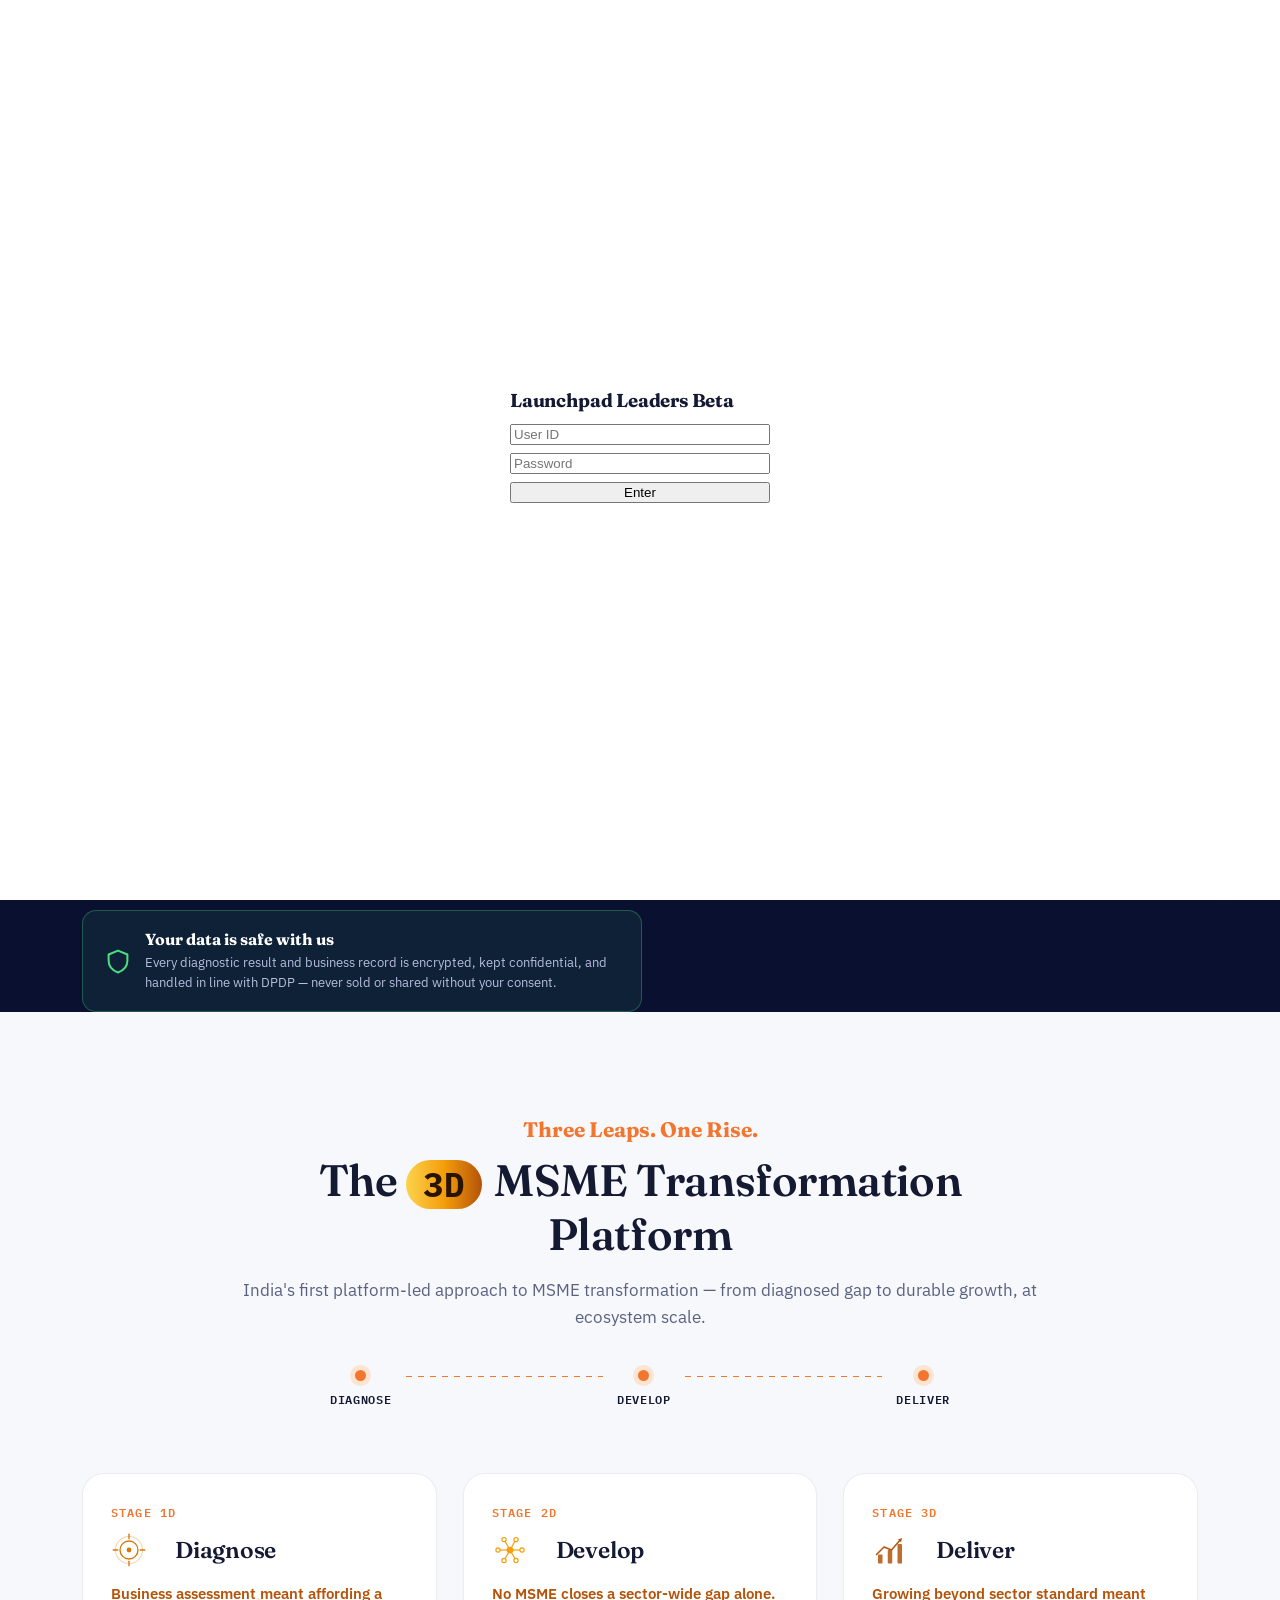
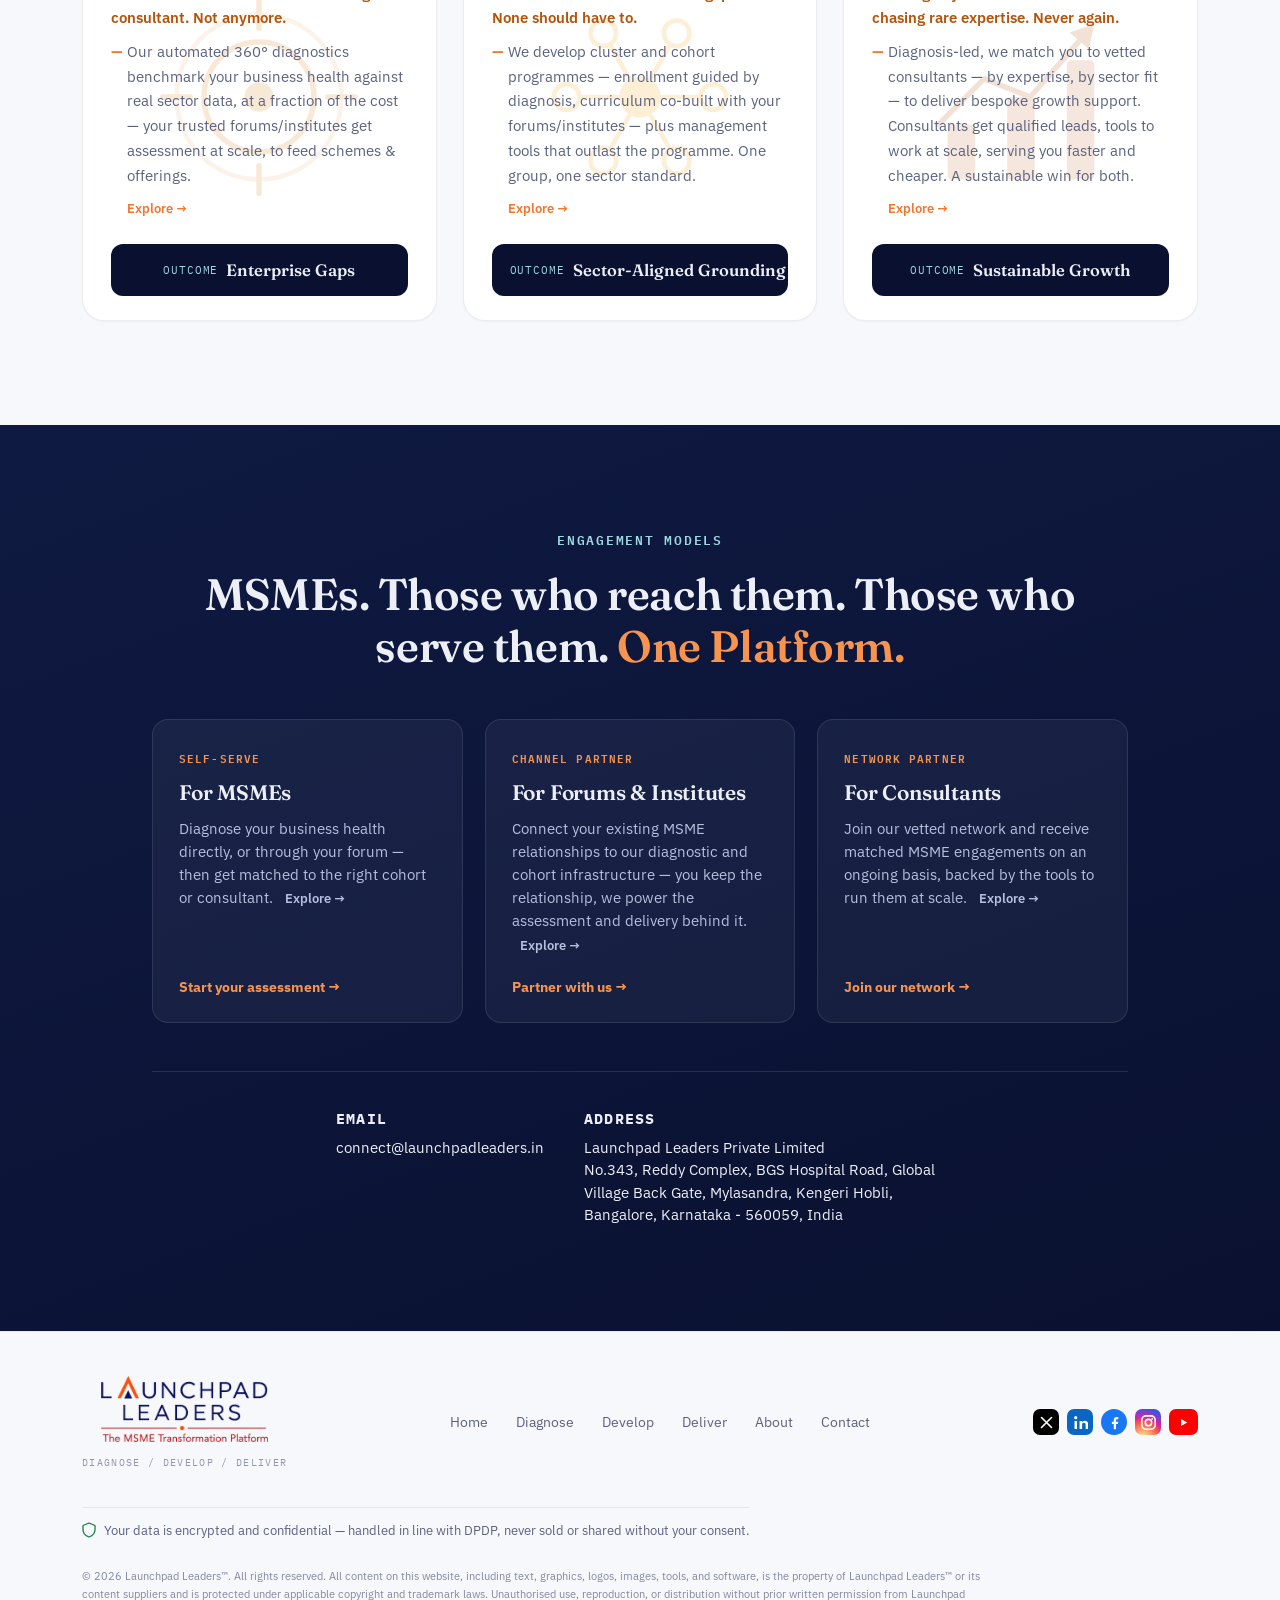
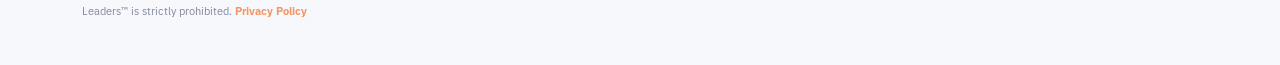
==== commit 7228b7d3: "Add beta access gate" ====
--- a/index.html
+++ b/index.html
@@ -1,19 +1,54 @@
-<!doctype html>
-<html lang="en">
-<head>
-<meta charset="utf-8">
-<meta name="viewport" content="width=device-width, initial-scale=1">
-<title>Launchpad Leaders — The MSME Transformation Platform (Beta)</title>
-<meta name="description" content="Launchpad Leaders is India's MSME transformation platform. Diagnose your business against sector benchmarks, develop through cluster and cohort programmes, and deliver growth with a vetted consultant network.">
-<meta name="robots" content="noindex, nofollow">
-<meta name="author" content="Launchpad Leaders Private Limited">
-<link rel="preconnect" href="https://fonts.googleapis.com">
-<link rel="preconnect" href="https://fonts.gstatic.com" crossorigin>
-<link rel="stylesheet" href="https://fonts.googleapis.com/css2?family=Fraunces:ital,opsz,wght@0,9..144,400;0,9..144,500;0,9..144,600;0,9..144,700;0,9..144,800;1,9..144,400;1,9..144,500;1,9..144,600;1,9..144,700;1,9..144,800&family=IBM+Plex+Sans:wght@400;500;600;700&family=IBM+Plex+Mono:wght@400;500;600&display=swap">
-<link rel="stylesheet" href="launchpad.css">
-<link rel="icon" href="favicon.svg" type="image/svg+xml">
-</head>
-<body>
+<!doctype html>
+<html lang="en">
+<head>
+<meta charset="utf-8">
+<meta name="viewport" content="width=device-width, initial-scale=1">
+<title>Launchpad Leaders — The MSME Transformation Platform (Beta)</title>
+<meta name="description" content="Launchpad Leaders is India's MSME transformation platform. Diagnose your business against sector benchmarks, develop through cluster and cohort programmes, and deliver growth with a vetted consultant network.">
+<meta name="robots" content="noindex, nofollow">
+<meta name="author" content="Launchpad Leaders Private Limited">
+<link rel="preconnect" href="https://fonts.googleapis.com">
+<link rel="preconnect" href="https://fonts.gstatic.com" crossorigin>
+<link rel="stylesheet" href="https://fonts.googleapis.com/css2?family=Fraunces:ital,opsz,wght@0,9..144,400;0,9..144,500;0,9..144,600;0,9..144,700;0,9..144,800;1,9..144,400;1,9..144,500;1,9..144,600;1,9..144,700;1,9..144,800&family=IBM+Plex+Sans:wght@400;500;600;700&family=IBM+Plex+Mono:wght@400;500;600&display=swap">
+<link rel="stylesheet" href="launchpad.css">
+<link rel="icon" href="favicon.svg" type="image/svg+xml">
+</head>
+<body>
+<!-- Beta access gate (soft gate: user ID + SHA-256 hash only; no plaintext password) -->
+<div id="llbGate" style="position:fixed;inset:0;background:#fff;z-index:99999;display:flex;align-items:center;justify-content:center">
+<form id="llbForm" style="display:grid;gap:8px;width:260px;font-family:sans-serif">
+<h3 style="margin:0 0 4px">Launchpad Leaders Beta</h3>
+<input id="llbU" placeholder="User ID" autocomplete="username">
+<input id="llbP" type="password" placeholder="Password" autocomplete="current-password">
+<button type="submit">Enter</button>
+<small id="llbErr" style="color:#c00"></small>
+</form>
+</div>
+<script>
+(function(){
+var USER = "LLeaderBA";
+var HASH = "a74e95b29a882fa7137209cd2b56e23a9fd123eee25c428cb3370a3ede86be3f";
+function unlock(){ var g = document.getElementById("llbGate"); if (g) g.remove(); }
+function ok(){ try { return sessionStorage.getItem("llb_ok") === "1"; } catch(e) { return false; } }
+async function sha(s){
+var b = await crypto.subtle.digest("SHA-256", new TextEncoder().encode(s));
+return Array.from(new Uint8Array(b)).map(function(x){ return x.toString(16).padStart(2,"0"); }).join("");
+}
+if (ok()) { unlock(); }
+document.getElementById("llbForm").addEventListener("submit", async function(e){
+e.preventDefault();
+var u = document.getElementById("llbU").value;
+var p = document.getElementById("llbP").value;
+if (u === USER && (await sha(p)) === HASH) {
+try { sessionStorage.setItem("llb_ok","1"); } catch(err) {}
+unlock();
+} else {
+document.getElementById("llbErr").textContent = "Invalid credentials";
+}
+});
+})();
+</script>
+
 
 <a class="skip-link" href="#main">Skip to main content</a>
 <noscript>
@@ -1971,10 +2006,10 @@
 
 
 
-
-<script src="script0.js"></script>
-<script src="script2.js"></script>
-<script src="script3.js"></script>
-<script src="script4.js"></script>
-</body>
-</html>
+
+<script src="script0.js"></script>
+<script src="script2.js"></script>
+<script src="script3.js"></script>
+<script src="script4.js"></script>
+</body>
+</html>
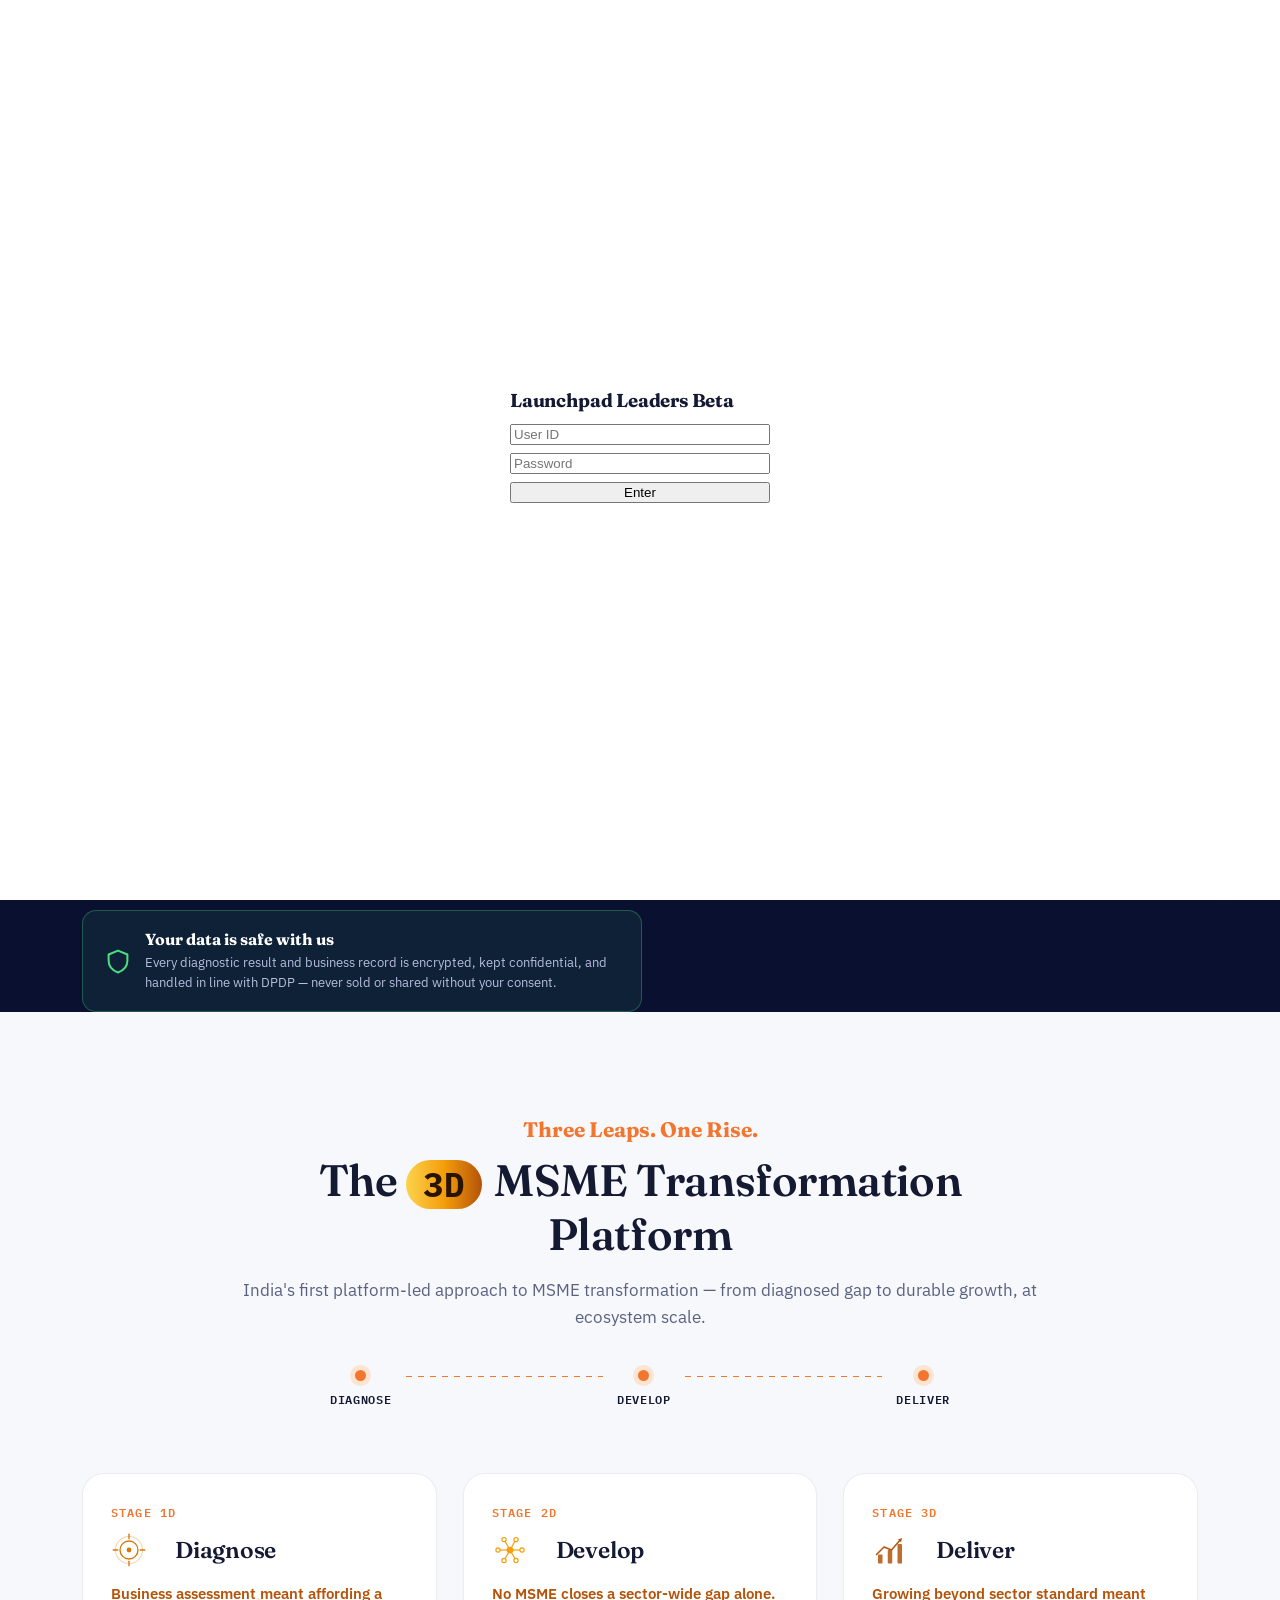
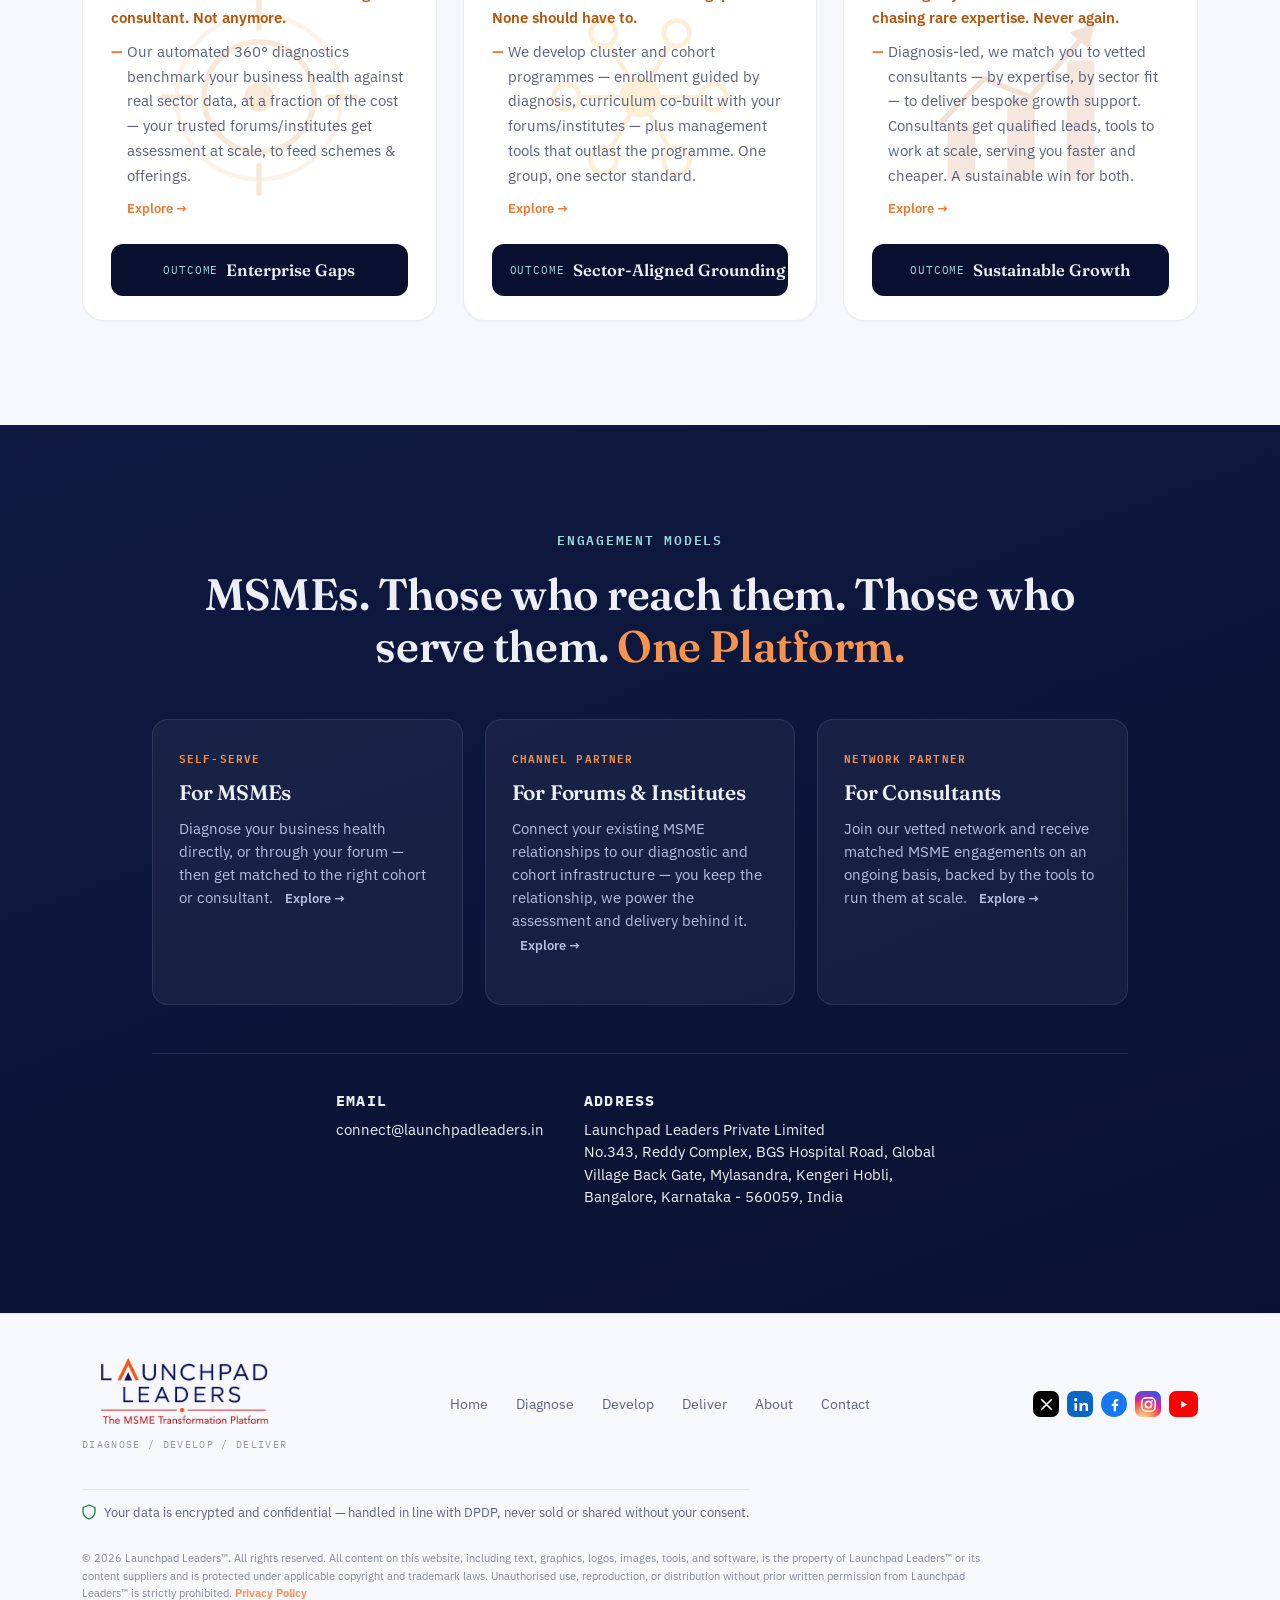
==== commit bc7f8e80: "Disable site login on beta (access via beta gate only)" ====
--- a/index.html
+++ b/index.html
@@ -2011,5 +2011,16 @@
 <script src="script2.js"></script>
 <script src="script3.js"></script>
 <script src="script4.js"></script>
+<!-- beta-login-off: site login/OTP needs a backend that GitHub Pages does not have. Access to the beta is controlled by the beta access gate above. -->
+<style>
+[onclick*="openAuthModal"]{display:none !important}
+#authModalOverlay{display:none !important}
+</style>
+<script>
+(function(){
+window.openAuthModal = function(){ return false; };
+window.requireAuthThenGo = function(url){ if (url) { window.location.href = url; } return false; };
+})();
+</script>
 </body>
 </html>
